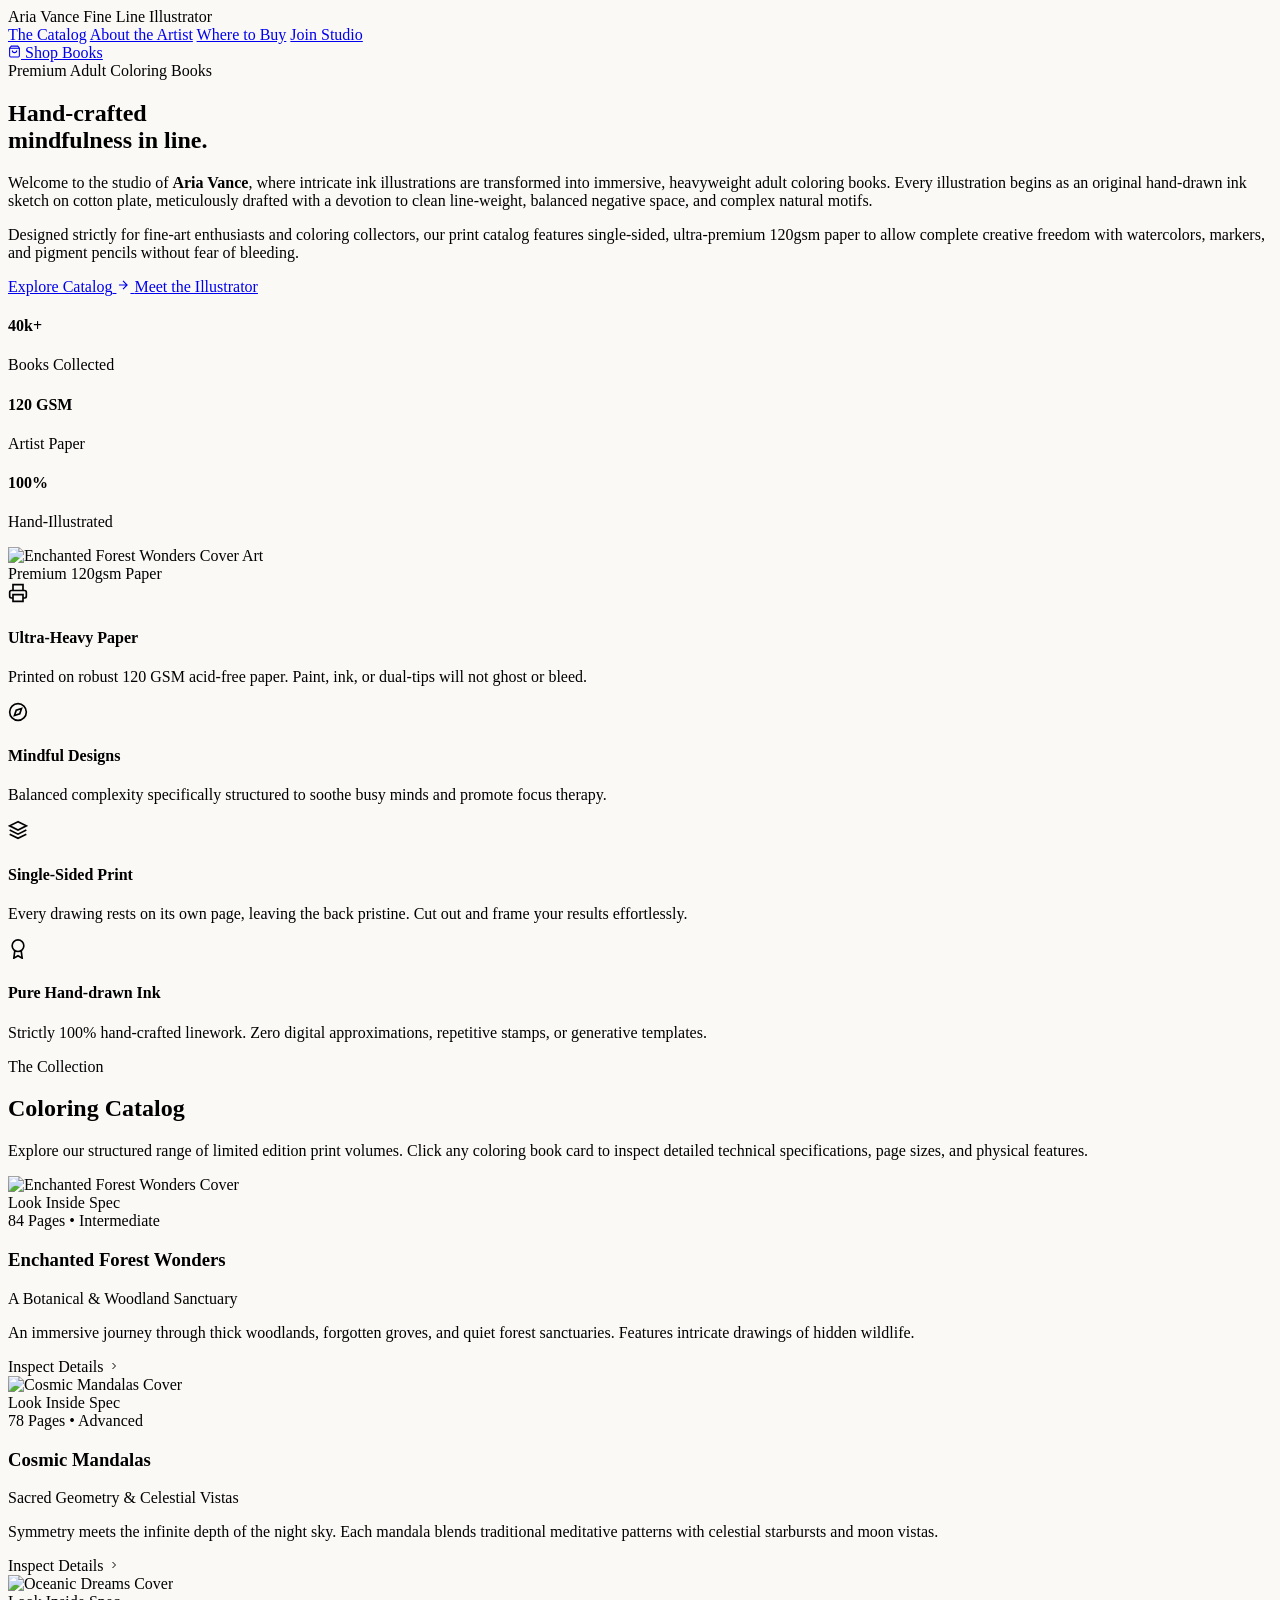
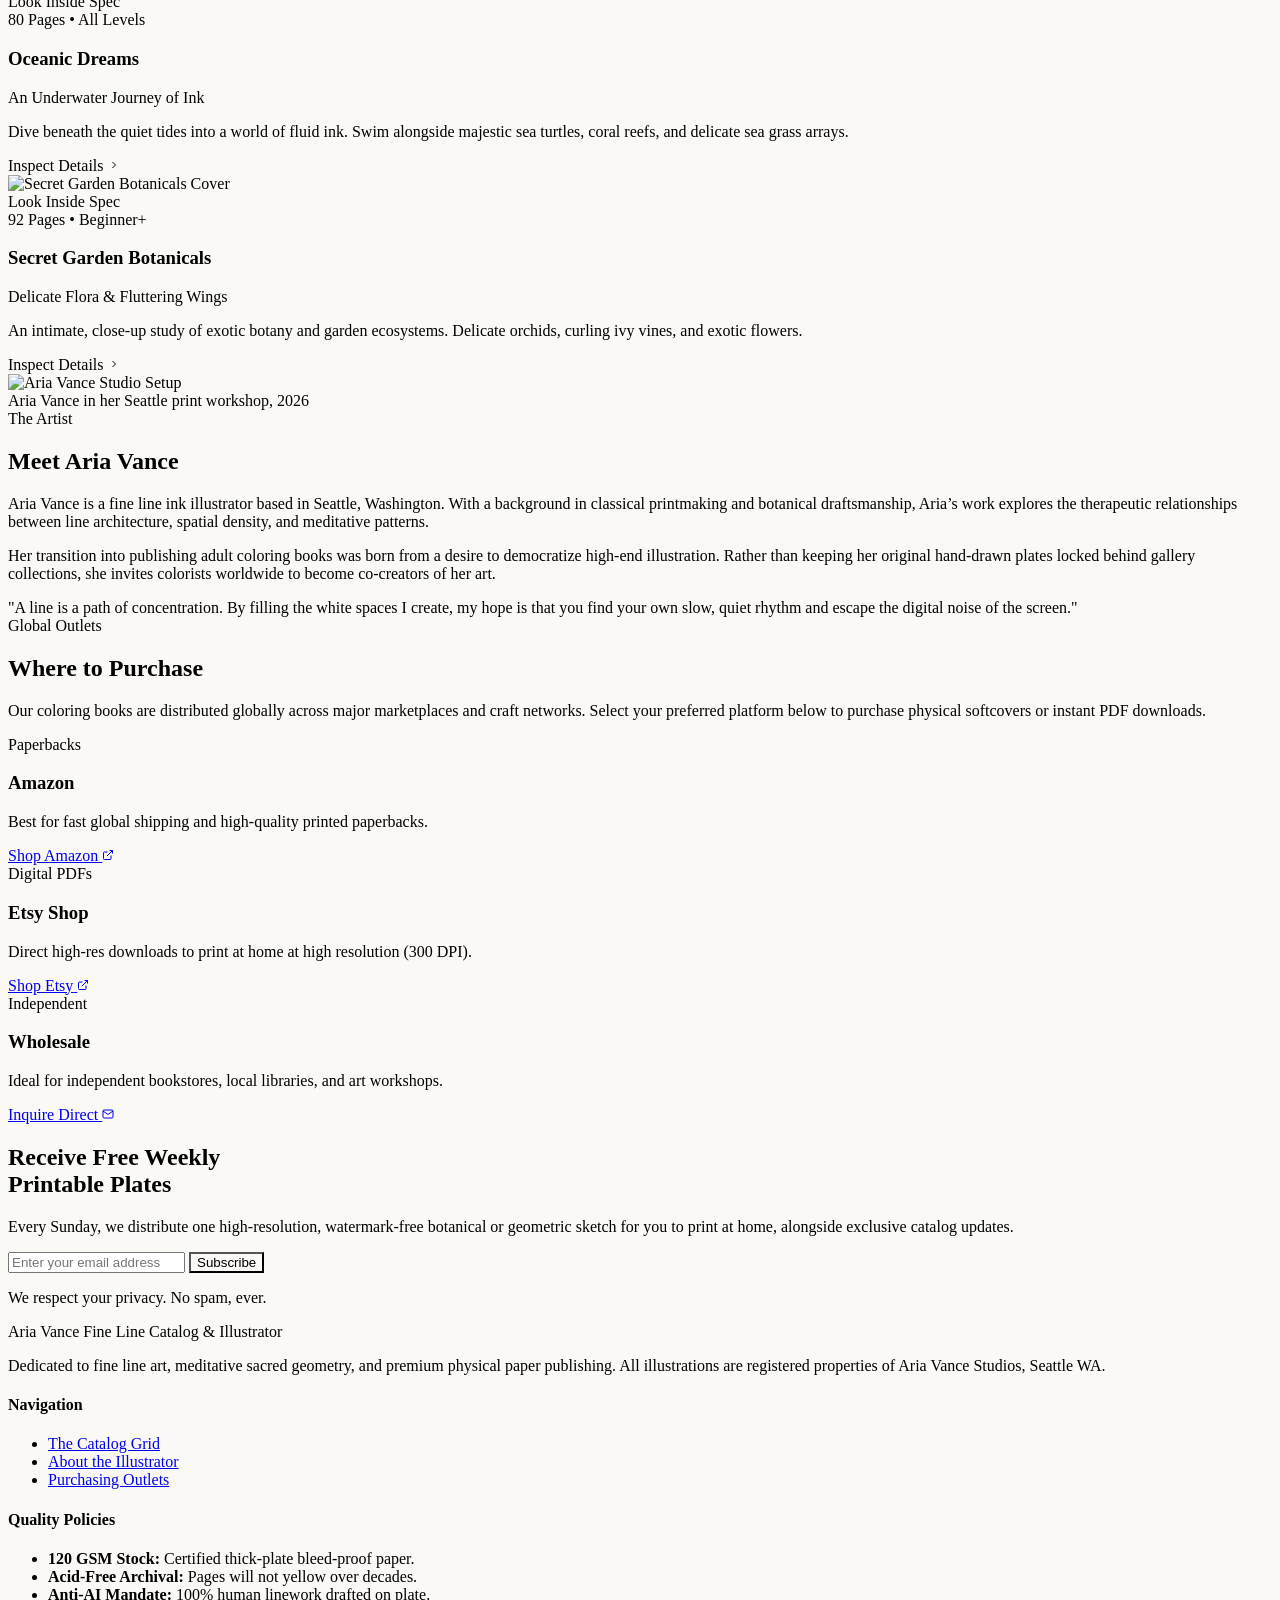
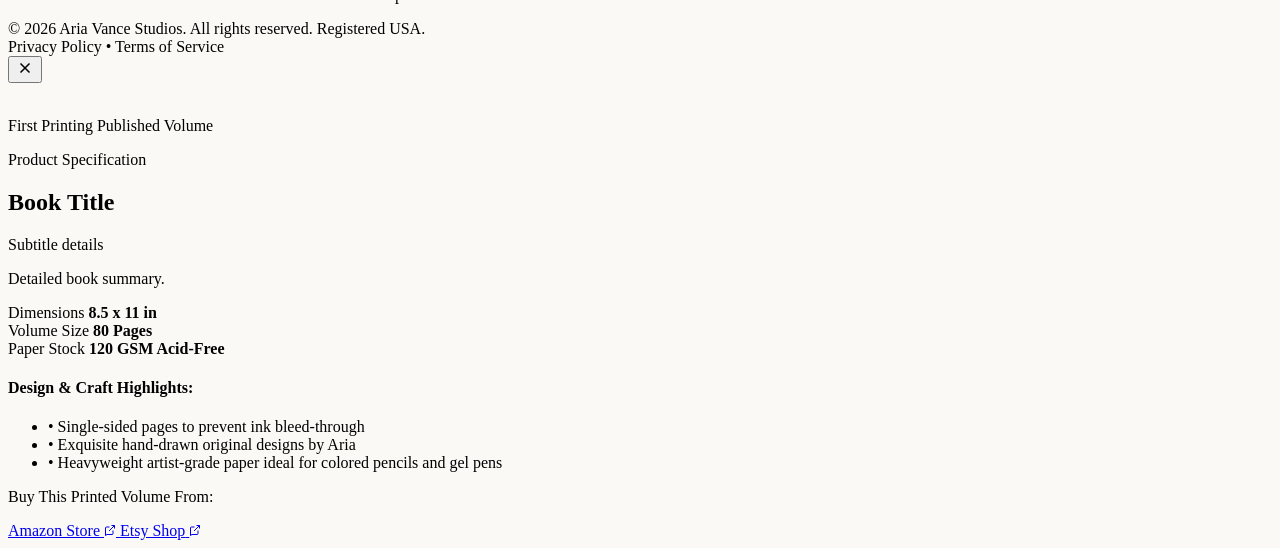
==== index.html @ 8b2a7a07 "feat: add landing page" ====
<!DOCTYPE html>
<html lang="en" class="scroll-smooth">
<head>
  <meta charset="UTF-8">
  <meta name="viewport" content="width=device-width, initial-scale=1.0">
  <title>Aria Vance | Fine Line Coloring Book Portfolio</title>
  
  <!-- Premium Google Fonts -->
  <link rel="preconnect" href="https://fonts.googleapis.com">
  <link rel="preconnect" href="https://fonts.gstatic.com" crossorigin>
  <link href="https://fonts.googleapis.com/css2?family=Cormorant+Garamond:ital,wght@0,300;0,400;0,500;0,600;1,300;1,400&family=Inter:wght@300;400;500;600&display=swap" rel="stylesheet">
  
  <!-- Tailwind CSS CDN -->
  <script src="https://cdn.tailwindcss.com"></script>
  
  <script>
    tailwind.config = {
      theme: {
        extend: {
          fontFamily: {
            sans: ['Inter', 'ui-sans-serif', 'system-ui', 'sans-serif'],
            serif: ['Cormorant Garamond', 'Georgia', 'serif'],
          }
        }
      }
    }
  </script>
  <style>
    /* Elegant line overlay styling simulating fine cotton texture */
    .bg-gallery {
      background-color: #FAF9F6;
    }
  </style>
</head>
<body class="min-h-screen bg-gallery text-neutral-800 font-sans selection:bg-stone-200 selection:text-stone-900 overflow-x-hidden">

  <!-- Header / Navigation -->
  <header class="sticky top-0 z-40 bg-gallery/90 backdrop-blur-md border-b border-neutral-200/40">
    <div class="max-w-7xl mx-auto px-6 h-20 flex items-center justify-between">
      <div class="flex flex-col cursor-pointer" onclick="window.scrollTo({top: 0, behavior: 'smooth'})">
        <span class="font-serif text-xl tracking-[0.25em] text-neutral-900 font-medium uppercase">Aria Vance</span>
        <span class="text-[10px] tracking-[0.3em] uppercase text-neutral-400 font-medium">Fine Line Illustrator</span>
      </div>

      <nav class="hidden md:flex items-center space-x-10 text-xs tracking-[0.18em] uppercase font-medium text-neutral-500">
        <a href="#portfolio" class="hover:text-neutral-900 transition-colors duration-200">The Catalog</a>
        <a href="#about" class="hover:text-neutral-900 transition-colors duration-200">About the Artist</a>
        <a href="#where-to-buy" class="hover:text-neutral-900 transition-colors duration-200">Where to Buy</a>
        <a href="#newsletter" class="hover:text-neutral-900 transition-colors duration-200">Join Studio</a>
      </nav>

      <div>
        <a href="#where-to-buy" class="bg-neutral-900 hover:bg-neutral-800 text-white text-[11px] tracking-wider uppercase px-5 py-2.5 font-medium flex items-center gap-2 transition-all duration-300">
          <svg xmlns="http://www.w3.org/2000/svg" width="13" height="13" fill="none" stroke="currentColor" stroke-width="2" viewBox="0 0 24 24" class="inline"><path d="M6 2L3 6v14a2 2 0 002 2h14a2 2 0 002-2V6l-3-4z"/><path d="M3 6h18"/><path d="M16 10a4 4 0 01-8 0"/></svg>
          <span>Shop Books</span>
        </a>
      </div>
    </div>
  </header>

  <!-- Hero Section -->
  <section class="relative pt-12 pb-24 md:py-32 overflow-hidden">
    <div class="max-w-7xl mx-auto px-6">
      <div class="grid grid-cols-1 lg:grid-cols-12 gap-12 lg:gap-20 items-center">
        
        <!-- Bio Column -->
        <div class="lg:col-span-7 space-y-8">
          <div class="space-y-4">
            <div class="inline-flex items-center gap-2 text-stone-500 uppercase tracking-[0.2em] text-xs font-semibold">
              <span class="w-8 h-[1px] bg-stone-300"></span>
              <span>Premium Adult Coloring Books</span>
            </div>
            <h1 class="font-serif text-5xl md:text-6xl lg:text-7xl text-neutral-900 font-light leading-[1.1] tracking-tight">
              Hand-crafted <br>
              <span class="italic font-normal text-stone-600">mindfulness</span> in line.
            </h1>
          </div>

          <div class="text-neutral-600 space-y-6 text-base md:text-lg font-light leading-relaxed max-w-2xl">
            <p>
              Welcome to the studio of <strong class="font-medium text-neutral-800">Aria Vance</strong>, 
              where intricate ink illustrations are transformed into immersive, heavyweight adult coloring books. 
              Every illustration begins as an original hand-drawn ink sketch on cotton plate, meticulously 
              drafted with a devotion to clean line-weight, balanced negative space, and complex natural motifs.
            </p>
            <p>
              Designed strictly for fine-art enthusiasts and coloring collectors, our print catalog features 
              single-sided, ultra-premium 120gsm paper to allow complete creative freedom with watercolors, markers, 
              and pigment pencils without fear of bleeding.
            </p>
          </div>

          <div class="flex flex-col sm:flex-row gap-4 pt-4">
            <a href="#portfolio" class="bg-neutral-900 hover:bg-neutral-800 text-white font-medium text-xs tracking-widest uppercase py-4 px-8 border border-neutral-900 rounded-none flex items-center justify-center gap-2 transition-all duration-300">
              <span>Explore Catalog</span>
              <svg xmlns="http://www.w3.org/2000/svg" width="14" height="14" fill="none" stroke="currentColor" stroke-width="2" viewBox="0 0 24 24"><path d="M5 12h14M12 5l7 7-7 7"/></svg>
            </a>
            <a href="#about" class="bg-transparent hover:bg-neutral-100 text-neutral-800 border border-neutral-200 font-medium text-xs tracking-widest uppercase py-4 px-8 rounded-none text-center transition-all duration-300">
              Meet the Illustrator
            </a>
          </div>

          <!-- Trust Figures -->
          <div class="grid grid-cols-3 gap-6 pt-10 border-t border-neutral-200/60 max-w-lg">
            <div>
              <h4 class="font-serif text-2xl text-neutral-900">40k+</h4>
              <p class="text-[10px] uppercase tracking-wider text-neutral-400 font-medium mt-1">Books Collected</p>
            </div>
            <div>
              <h4 class="font-serif text-2xl text-neutral-900">120 GSM</h4>
              <p class="text-[10px] uppercase tracking-wider text-neutral-400 font-medium mt-1">Artist Paper</p>
            </div>
            <div>
              <h4 class="font-serif text-2xl text-neutral-900">100%</h4>
              <p class="text-[10px] uppercase tracking-wider text-neutral-400 font-medium mt-1">Hand-Illustrated</p>
            </div>
          </div>
        </div>

        <!-- Featured Image / Mockup Column -->
        <div class="lg:col-span-5 relative mt-6 lg:mt-0 flex justify-center">
          <div class="relative w-full max-w-sm aspect-[3/4] bg-neutral-100 border border-neutral-200/60 p-4 shadow-xl shadow-stone-200/50 group">
            <!-- Spine spine binder line -->
            <div class="absolute left-0 top-0 bottom-0 w-2.5 bg-neutral-950/90 z-10 shadow-inner"></div>
            <div class="absolute left-2.5 top-0 bottom-0 w-[1px] bg-white/10 z-10"></div>
            
            <div class="w-full h-full relative overflow-hidden bg-white">
              <!-- Beautiful placeholder image representing cover art -->
              <img src="https://picsum.photos/seed/enchantedforest/800/1066" alt="Enchanted Forest Wonders Cover Art" class="w-full h-full object-cover transition-transform duration-700 group-hover:scale-[1.03]">
              <div class="absolute inset-0 bg-neutral-900/5 hover:bg-transparent transition-colors duration-300"></div>
            </div>

            <!-- Custom Sticker Badge -->
            <div class="absolute -top-4 -right-4 bg-[#DFDCD4] text-neutral-900 w-20 h-20 rounded-full flex flex-col items-center justify-center border border-white shadow-lg rotate-12">
              <span class="text-[8px] uppercase tracking-widest font-bold text-neutral-500">Premium</span>
              <span class="font-serif text-xs font-bold mt-0.5">120gsm</span>
              <span class="text-[7px] uppercase tracking-widest font-medium text-neutral-500">Paper</span>
            </div>
          </div>
        </div>

      </div>
    </div>
  </section>

  <!-- Production Value / Trust Badges Banner -->
  <section class="bg-neutral-900 text-neutral-100 py-16 border-t border-b border-neutral-800">
    <div class="max-w-7xl mx-auto px-6">
      <div class="grid grid-cols-1 md:grid-cols-4 gap-8">
        <div class="flex items-start gap-4">
          <div class="p-3 bg-neutral-800 text-stone-200">
            <svg xmlns="http://www.w3.org/2000/svg" width="20" height="20" fill="none" stroke="currentColor" stroke-width="2" viewBox="0 0 24 24"><path d="M6 9V2h12v7M6 18H4a2 2 0 01-2-2v-5a2 2 0 012-2h16a2 2 0 012 2v5a2 2 0 01-2 2h-2"/><path d="M6 14h12v8H6z"/></svg>
          </div>
          <div>
            <h4 class="font-serif text-lg tracking-wide font-light">Ultra-Heavy Paper</h4>
            <p class="text-neutral-400 text-xs mt-1 font-light leading-relaxed">
              Printed on robust 120 GSM acid-free paper. Paint, ink, or dual-tips will not ghost or bleed.
            </p>
          </div>
        </div>

        <div class="flex items-start gap-4">
          <div class="p-3 bg-neutral-800 text-stone-200">
            <svg xmlns="http://www.w3.org/2000/svg" width="20" height="20" fill="none" stroke="currentColor" stroke-width="2" viewBox="0 0 24 24"><circle cx="12" cy="12" r="10"/><path d="M16.24 7.76l-2.12 6.36-6.36 2.12 2.12-6.36 6.36-2.12z"/></svg>
          </div>
          <div>
            <h4 class="font-serif text-lg tracking-wide font-light">Mindful Designs</h4>
            <p class="text-neutral-400 text-xs mt-1 font-light leading-relaxed">
              Balanced complexity specifically structured to soothe busy minds and promote focus therapy.
            </p>
          </div>
        </div>

        <div class="flex items-start gap-4">
          <div class="p-3 bg-neutral-800 text-stone-200">
            <svg xmlns="http://www.w3.org/2000/svg" width="20" height="20" fill="none" stroke="currentColor" stroke-width="2" viewBox="0 0 24 24"><path d="M12 2L2 7l10 5 10-5-10-5zM2 17l10 5 10-5M2 12l10 5 10-5"/></svg>
          </div>
          <div>
            <h4 class="font-serif text-lg tracking-wide font-light">Single-Sided Print</h4>
            <p class="text-neutral-400 text-xs mt-1 font-light leading-relaxed">
              Every drawing rests on its own page, leaving the back pristine. Cut out and frame your results effortlessly.
            </p>
          </div>
        </div>

        <div class="flex items-start gap-4">
          <div class="p-3 bg-neutral-800 text-stone-200">
            <svg xmlns="http://www.w3.org/2000/svg" width="20" height="20" fill="none" stroke="currentColor" stroke-width="2" viewBox="0 0 24 24"><circle cx="12" cy="8" r="7"/><path d="M8.21 13.89L7 23l5-3 5 3-1.21-9.12"/></svg>
          </div>
          <div>
            <h4 class="font-serif text-lg tracking-wide font-light">Pure Hand-drawn Ink</h4>
            <p class="text-neutral-400 text-xs mt-1 font-light leading-relaxed">
              Strictly 100% hand-crafted linework. Zero digital approximations, repetitive stamps, or generative templates.
            </p>
          </div>
        </div>
      </div>
    </div>
  </section>

  <!-- Portfolio Section -->
  <section id="portfolio" class="py-24 md:py-32 bg-gallery">
    <div class="max-w-7xl mx-auto px-6">
      
      <div class="flex flex-col md:flex-row md:items-end justify-between mb-16 space-y-4 md:space-y-0">
        <div class="space-y-3">
          <span class="text-[10px] uppercase tracking-[0.3em] font-semibold text-neutral-400">The Collection</span>
          <h2 class="font-serif text-4xl md:text-5xl text-neutral-900 font-light">Coloring Catalog</h2>
        </div>
        <p class="text-neutral-500 font-light text-sm max-w-md md:text-right leading-relaxed">
          Explore our structured range of limited edition print volumes. Click any coloring book card to inspect detailed technical specifications, page sizes, and physical features.
        </p>
      </div>

      <!-- Portfolio Catalog Grid -->
      <div class="grid grid-cols-1 md:grid-cols-2 lg:grid-cols-4 gap-8">
        
        <!-- Book 1 -->
        <div onclick="openBookModal(0)" class="group flex flex-col bg-white border border-neutral-100 p-4 cursor-pointer shadow-sm hover:shadow-lg transition-all duration-300">
          <div class="aspect-[3/4] overflow-hidden bg-neutral-50 border border-neutral-100 relative">
            <img src="https://picsum.photos/seed/forest/800/1066" alt="Enchanted Forest Wonders Cover" class="w-full h-full object-cover transition-transform duration-700 group-hover:scale-105">
            <div class="absolute inset-0 bg-neutral-900/0 group-hover:bg-neutral-950/10 transition-colors duration-300 flex items-center justify-center">
              <span class="bg-white/95 text-neutral-800 text-[10px] tracking-wider uppercase font-semibold px-4 py-2 opacity-0 group-hover:opacity-100 transition-all duration-300">Look Inside Spec</span>
            </div>
          </div>
          <div class="mt-5 flex-grow flex flex-col justify-between space-y-3">
            <div>
              <div class="flex items-center justify-between text-[10px] tracking-wider text-neutral-400 font-medium uppercase">
                <span>84 Pages</span>
                <span>•</span>
                <span>Intermediate</span>
              </div>
              <h3 class="font-serif text-lg text-neutral-950 font-normal mt-1.5 leading-snug">Enchanted Forest Wonders</h3>
              <p class="text-xs text-neutral-400 italic mt-0.5 font-light">A Botanical & Woodland Sanctuary</p>
            </div>
            <p class="text-xs text-neutral-500 font-light line-clamp-3 leading-relaxed pt-2 border-t border-neutral-100">
              An immersive journey through thick woodlands, forgotten groves, and quiet forest sanctuaries. Features intricate drawings of hidden wildlife.
            </p>
            <div class="pt-2 flex items-center text-xs tracking-wider font-semibold text-neutral-900 uppercase gap-1.5">
              <span>Inspect Details</span>
              <svg xmlns="http://www.w3.org/2000/svg" width="12" height="12" fill="none" stroke="currentColor" stroke-width="2" viewBox="0 0 24 24"><path d="M9 18l6-6-6-6"/></svg>
            </div>
          </div>
        </div>

        <!-- Book 2 -->
        <div onclick="openBookModal(1)" class="group flex flex-col bg-white border border-neutral-100 p-4 cursor-pointer shadow-sm hover:shadow-lg transition-all duration-300">
          <div class="aspect-[3/4] overflow-hidden bg-neutral-50 border border-neutral-100 relative">
            <img src="https://picsum.photos/seed/cosmic/800/1066" alt="Cosmic Mandalas Cover" class="w-full h-full object-cover transition-transform duration-700 group-hover:scale-105">
            <div class="absolute inset-0 bg-neutral-900/0 group-hover:bg-neutral-950/10 transition-colors duration-300 flex items-center justify-center">
              <span class="bg-white/95 text-neutral-800 text-[10px] tracking-wider uppercase font-semibold px-4 py-2 opacity-0 group-hover:opacity-100 transition-all duration-300">Look Inside Spec</span>
            </div>
          </div>
          <div class="mt-5 flex-grow flex flex-col justify-between space-y-3">
            <div>
              <div class="flex items-center justify-between text-[10px] tracking-wider text-neutral-400 font-medium uppercase">
                <span>78 Pages</span>
                <span>•</span>
                <span>Advanced</span>
              </div>
              <h3 class="font-serif text-lg text-neutral-950 font-normal mt-1.5 leading-snug">Cosmic Mandalas</h3>
              <p class="text-xs text-neutral-400 italic mt-0.5 font-light">Sacred Geometry & Celestial Vistas</p>
            </div>
            <p class="text-xs text-neutral-500 font-light line-clamp-3 leading-relaxed pt-2 border-t border-neutral-100">
              Symmetry meets the infinite depth of the night sky. Each mandala blends traditional meditative patterns with celestial starbursts and moon vistas.
            </p>
            <div class="pt-2 flex items-center text-xs tracking-wider font-semibold text-neutral-900 uppercase gap-1.5">
              <span>Inspect Details</span>
              <svg xmlns="http://www.w3.org/2000/svg" width="12" height="12" fill="none" stroke="currentColor" stroke-width="2" viewBox="0 0 24 24"><path d="M9 18l6-6-6-6"/></svg>
            </div>
          </div>
        </div>

        <!-- Book 3 -->
        <div onclick="openBookModal(2)" class="group flex flex-col bg-white border border-neutral-100 p-4 cursor-pointer shadow-sm hover:shadow-lg transition-all duration-300">
          <div class="aspect-[3/4] overflow-hidden bg-neutral-50 border border-neutral-100 relative">
            <img src="https://picsum.photos/seed/oceanic/800/1066" alt="Oceanic Dreams Cover" class="w-full h-full object-cover transition-transform duration-700 group-hover:scale-105">
            <div class="absolute inset-0 bg-neutral-900/0 group-hover:bg-neutral-950/10 transition-colors duration-300 flex items-center justify-center">
              <span class="bg-white/95 text-neutral-800 text-[10px] tracking-wider uppercase font-semibold px-4 py-2 opacity-0 group-hover:opacity-100 transition-all duration-300">Look Inside Spec</span>
            </div>
          </div>
          <div class="mt-5 flex-grow flex flex-col justify-between space-y-3">
            <div>
              <div class="flex items-center justify-between text-[10px] tracking-wider text-neutral-400 font-medium uppercase">
                <span>80 Pages</span>
                <span>•</span>
                <span>All Levels</span>
              </div>
              <h3 class="font-serif text-lg text-neutral-950 font-normal mt-1.5 leading-snug">Oceanic Dreams</h3>
              <p class="text-xs text-neutral-400 italic mt-0.5 font-light">An Underwater Journey of Ink</p>
            </div>
            <p class="text-xs text-neutral-500 font-light line-clamp-3 leading-relaxed pt-2 border-t border-neutral-100">
              Dive beneath the quiet tides into a world of fluid ink. Swim alongside majestic sea turtles, coral reefs, and delicate sea grass arrays.
            </p>
            <div class="pt-2 flex items-center text-xs tracking-wider font-semibold text-neutral-900 uppercase gap-1.5">
              <span>Inspect Details</span>
              <svg xmlns="http://www.w3.org/2000/svg" width="12" height="12" fill="none" stroke="currentColor" stroke-width="2" viewBox="0 0 24 24"><path d="M9 18l6-6-6-6"/></svg>
            </div>
          </div>
        </div>

        <!-- Book 4 -->
        <div onclick="openBookModal(3)" class="group flex flex-col bg-white border border-neutral-100 p-4 cursor-pointer shadow-sm hover:shadow-lg transition-all duration-300">
          <div class="aspect-[3/4] overflow-hidden bg-neutral-50 border border-neutral-100 relative">
            <img src="https://picsum.photos/seed/garden/800/1066" alt="Secret Garden Botanicals Cover" class="w-full h-full object-cover transition-transform duration-700 group-hover:scale-105">
            <div class="absolute inset-0 bg-neutral-900/0 group-hover:bg-neutral-950/10 transition-colors duration-300 flex items-center justify-center">
              <span class="bg-white/95 text-neutral-800 text-[10px] tracking-wider uppercase font-semibold px-4 py-2 opacity-0 group-hover:opacity-100 transition-all duration-300">Look Inside Spec</span>
            </div>
          </div>
          <div class="mt-5 flex-grow flex flex-col justify-between space-y-3">
            <div>
              <div class="flex items-center justify-between text-[10px] tracking-wider text-neutral-400 font-medium uppercase">
                <span>92 Pages</span>
                <span>•</span>
                <span>Beginner+</span>
              </div>
              <h3 class="font-serif text-lg text-neutral-950 font-normal mt-1.5 leading-snug">Secret Garden Botanicals</h3>
              <p class="text-xs text-neutral-400 italic mt-0.5 font-light">Delicate Flora & Fluttering Wings</p>
            </div>
            <p class="text-xs text-neutral-500 font-light line-clamp-3 leading-relaxed pt-2 border-t border-neutral-100">
              An intimate, close-up study of exotic botany and garden ecosystems. Delicate orchids, curling ivy vines, and exotic flowers.
            </p>
            <div class="pt-2 flex items-center text-xs tracking-wider font-semibold text-neutral-900 uppercase gap-1.5">
              <span>Inspect Details</span>
              <svg xmlns="http://www.w3.org/2000/svg" width="12" height="12" fill="none" stroke="currentColor" stroke-width="2" viewBox="0 0 24 24"><path d="M9 18l6-6-6-6"/></svg>
            </div>
          </div>
        </div>

      </div>
    </div>
  </section>

  <!-- About Section -->
  <section id="about" class="py-24 md:py-32 bg-[#F3F1EC] relative overflow-hidden">
    <div class="max-w-7xl mx-auto px-6">
      <div class="grid grid-cols-1 lg:grid-cols-12 gap-12 lg:gap-20 items-center">
        
        <!-- Portrait Column -->
        <div class="lg:col-span-5 flex justify-center">
          <div class="relative p-3 bg-white border border-neutral-200 max-w-sm w-full shadow-lg">
            <div class="aspect-[4/5] bg-neutral-50 border border-neutral-100 overflow-hidden relative">
              <img src="https://picsum.photos/seed/artiststudio/800/1000" alt="Aria Vance Studio Setup" class="w-full h-full object-cover grayscale brightness-95">
            </div>
            <div class="p-4 text-center bg-gallery border-t border-neutral-100 mt-2">
              <span class="font-serif text-sm italic text-neutral-800">Aria Vance in her Seattle print workshop, 2026</span>
            </div>
          </div>
        </div>

        <!-- Info Column -->
        <div class="lg:col-span-7 space-y-6">
          <span class="text-[10px] uppercase tracking-[0.3em] font-semibold text-neutral-400 block">The Artist</span>
          <h2 class="font-serif text-4xl md:text-5xl text-neutral-900 font-light">Meet Aria Vance</h2>
          <div class="h-[1px] w-20 bg-stone-400/50"></div>
          
          <div class="text-neutral-600 space-y-5 text-sm md:text-base font-light leading-relaxed max-w-2xl">
            <p>
              Aria Vance is a fine line ink illustrator based in Seattle, Washington. With a background in classical 
              printmaking and botanical draftsmanship, Aria’s work explores the therapeutic relationships between line architecture, 
              spatial density, and meditative patterns.
            </p>
            <p>
              Her transition into publishing adult coloring books was born from a desire to democratize high-end illustration. 
              Rather than keeping her original hand-drawn plates locked behind gallery collections, she invites colorists 
              worldwide to become co-creators of her art.
            </p>
          </div>

          <div class="bg-gallery p-6 border-l-2 border-stone-800 italic text-neutral-700 font-serif text-sm md:text-base leading-relaxed max-w-xl shadow-sm mt-4">
            "A line is a path of concentration. By filling the white spaces I create, my hope is that you find your own slow, 
            quiet rhythm and escape the digital noise of the screen."
          </div>
        </div>

      </div>
    </div>
  </section>

  <!-- Where to Buy Section -->
  <section id="where-to-buy" class="py-24 md:py-32 bg-gallery border-t border-neutral-100">
    <div class="max-w-4xl mx-auto px-6 text-center space-y-12">
      
      <div class="space-y-4">
        <span class="text-[10px] uppercase tracking-[0.3em] font-bold text-neutral-400">Global Outlets</span>
        <h2 class="font-serif text-4xl md:text-5xl text-neutral-950 font-light">Where to Purchase</h2>
        <div class="h-[1px] w-12 bg-neutral-300 mx-auto"></div>
        <p class="text-neutral-500 font-light text-sm max-w-lg mx-auto leading-relaxed">
          Our coloring books are distributed globally across major marketplaces and craft networks. Select your preferred platform below to purchase physical softcovers or instant PDF downloads.
        </p>
      </div>

      <div class="grid grid-cols-1 md:grid-cols-3 gap-6 max-w-3xl mx-auto">
        
        <!-- Amazon Card -->
        <div class="bg-white border border-neutral-200/60 p-8 flex flex-col justify-between items-center space-y-6 shadow-sm hover:shadow-md transition-all duration-300">
          <div class="space-y-2 text-center">
            <span class="text-[10px] tracking-wider uppercase font-medium text-amber-600 bg-amber-50 px-2.5 py-0.5 rounded-full">Paperbacks</span>
            <h3 class="font-serif text-xl text-neutral-900 font-medium">Amazon</h3>
            <p class="text-neutral-400 text-xs font-light">Best for fast global shipping and high-quality printed paperbacks.</p>
          </div>
          <a href="https://amazon.com" target="_blank" rel="noopener noreferrer" class="w-full bg-neutral-900 hover:bg-neutral-800 text-white font-medium text-[11px] tracking-wider uppercase py-3 text-center transition-colors duration-200 flex items-center justify-center gap-1">
            <span>Shop Amazon</span>
            <svg xmlns="http://www.w3.org/2000/svg" width="12" height="12" fill="none" stroke="currentColor" stroke-width="2" viewBox="0 0 24 24"><path d="M18 13v6a2 2 0 01-2 2H5a2 2 0 01-2-2V8a2 2 0 012-2h6M15 3h6v6M10 14L21 3"/></svg>
          </a>
        </div>

        <!-- Etsy Card -->
        <div class="bg-white border border-neutral-200/60 p-8 flex flex-col justify-between items-center space-y-6 shadow-sm hover:shadow-md transition-all duration-300">
          <div class="space-y-2 text-center">
            <span class="text-[10px] tracking-wider uppercase font-medium text-orange-600 bg-orange-50 px-2.5 py-0.5 rounded-full">Digital PDFs</span>
            <h3 class="font-serif text-xl text-neutral-900 font-medium">Etsy Shop</h3>
            <p class="text-neutral-400 text-xs font-light">Direct high-res downloads to print at home at high resolution (300 DPI).</p>
          </div>
          <a href="https://etsy.com" target="_blank" rel="noopener noreferrer" class="w-full bg-neutral-900 hover:bg-neutral-800 text-white font-medium text-[11px] tracking-wider uppercase py-3 text-center transition-colors duration-200 flex items-center justify-center gap-1">
            <span>Shop Etsy</span>
            <svg xmlns="http://www.w3.org/2000/svg" width="12" height="12" fill="none" stroke="currentColor" stroke-width="2" viewBox="0 0 24 24"><path d="M18 13v6a2 2 0 01-2 2H5a2 2 0 01-2-2V8a2 2 0 012-2h6M15 3h6v6M10 14L21 3"/></svg>
          </a>
        </div>

        <!-- Direct Inquiries Card -->
        <div class="bg-white border border-neutral-200/60 p-8 flex flex-col justify-between items-center space-y-6 shadow-sm hover:shadow-md transition-all duration-300">
          <div class="space-y-2 text-center">
            <span class="text-[10px] tracking-wider uppercase font-medium text-emerald-600 bg-emerald-50 px-2.5 py-0.5 rounded-full">Independent</span>
            <h3 class="font-serif text-xl text-neutral-900 font-medium">Wholesale</h3>
            <p class="text-neutral-400 text-xs font-light">Ideal for independent bookstores, local libraries, and art workshops.</p>
          </div>
          <a href="mailto:studio@ariavance.com?subject=Wholesale Inquiry" class="w-full bg-transparent hover:bg-neutral-50 text-neutral-800 border border-neutral-200 font-medium text-[11px] tracking-wider uppercase py-3 text-center transition-colors duration-200 flex items-center justify-center gap-1">
            <span>Inquire Direct</span>
            <svg xmlns="http://www.w3.org/2000/svg" width="12" height="12" fill="none" stroke="currentColor" stroke-width="2" viewBox="0 0 24 24"><path d="M4 4h16c1.1 0 2 .9 2 2v12c0 1.1-.9 2-2 2H4c-1.1 0-2-.9-2-2V6c0-1.1.9-2 2-2z"/><path d="M22 6l-10 7L2 6"/></svg>
          </a>
        </div>

      </div>
    </div>
  </section>

  <!-- Newsletter Section -->
  <section id="newsletter" class="py-24 bg-[#1E1D1A] text-neutral-100 relative overflow-hidden">
    <div class="max-w-4xl mx-auto px-6">
      <div class="grid grid-cols-1 lg:grid-cols-12 gap-12 items-center">
        
        <div class="lg:col-span-6 space-y-4">
          <h2 class="font-serif text-3xl md:text-4xl text-white font-light tracking-wide leading-tight">
            Receive Free Weekly <br>
            <span class="italic text-stone-400">Printable Plates</span>
          </h2>
          <p class="text-neutral-400 text-sm font-light leading-relaxed">
            Every Sunday, we distribute one high-resolution, watermark-free botanical or geometric sketch for you to print at home, alongside exclusive catalog updates.
          </p>
        </div>

        <div class="lg:col-span-6">
          <form onsubmit="alert('Thank you! Your first free illustration plate is on its way.'); return false;" class="space-y-4">
            <div class="flex flex-col sm:flex-row gap-2">
              <input type="email" required placeholder="Enter your email address" class="flex-grow px-5 py-4 bg-neutral-800 border border-neutral-700 text-white text-sm font-light placeholder:text-neutral-500 focus:outline-none focus:border-stone-400">
              <button type="submit" class="bg-gallery hover:bg-neutral-100 text-neutral-900 font-medium text-xs tracking-widest uppercase py-4 px-6 whitespace-nowrap transition-colors duration-200">
                Subscribe
              </button>
            </div>
            <p class="text-[11px] text-neutral-400 font-light">We respect your privacy. No spam, ever.</p>
          </form>
        </div>

      </div>
    </div>
  </section>

  <!-- Footer -->
  <footer class="bg-neutral-950 text-neutral-100 py-16 border-t border-neutral-900">
    <div class="max-w-7xl mx-auto px-6">
      <div class="grid grid-cols-1 md:grid-cols-12 gap-12 pb-12 border-b border-neutral-900">
        
        <div class="md:col-span-5 space-y-5">
          <div class="flex flex-col">
            <span class="font-serif text-2xl tracking-[0.2em] text-white font-medium uppercase">Aria Vance</span>
            <span class="text-[10px] tracking-[0.25em] uppercase text-stone-500 font-medium mt-1">Fine Line Catalog & Illustrator</span>
          </div>
          <p class="text-neutral-400 text-xs font-light max-w-sm leading-relaxed">
            Dedicated to fine line art, meditative sacred geometry, and premium physical paper publishing. All illustrations are registered properties of Aria Vance Studios, Seattle WA.
          </p>
        </div>

        <div class="md:col-span-3 space-y-4">
          <h4 class="text-xs tracking-[0.15em] uppercase font-bold text-stone-400">Navigation</h4>
          <ul class="space-y-2.5 text-xs text-neutral-400 font-light">
            <li><a href="#portfolio" class="hover:text-white transition-colors duration-200">The Catalog Grid</a></li>
            <li><a href="#about" class="hover:text-white transition-colors duration-200">About the Illustrator</a></li>
            <li><a href="#where-to-buy" class="hover:text-white transition-colors duration-200">Purchasing Outlets</a></li>
          </ul>
        </div>

        <div class="md:col-span-4 space-y-4">
          <h4 class="text-xs tracking-[0.15em] uppercase font-bold text-stone-400">Quality Policies</h4>
          <ul class="space-y-2.5 text-xs text-neutral-400 font-light leading-relaxed">
            <li><strong>120 GSM Stock:</strong> Certified thick-plate bleed-proof paper.</li>
            <li><strong>Acid-Free Archival:</strong> Pages will not yellow over decades.</li>
            <li><strong>Anti-AI Mandate:</strong> 100% human linework drafted on plate.</li>
          </ul>
        </div>

      </div>

      <div class="flex flex-col sm:flex-row items-center justify-between pt-8 text-neutral-500 text-[11px] font-light gap-4">
        <div>© 2026 Aria Vance Studios. All rights reserved. Registered USA.</div>
        <div class="flex items-center gap-4">
          <span class="hover:text-neutral-300 cursor-pointer">Privacy Policy</span>
          <span>•</span>
          <span class="hover:text-neutral-300 cursor-pointer">Terms of Service</span>
        </div>
      </div>

    </div>
  </footer>

  <!-- Vanilla JS Interactive Drawer / Modal -->
  <div id="bookModal" class="hidden fixed inset-0 z-50 overflow-y-auto bg-neutral-950/40 backdrop-blur-sm flex items-center justify-center p-4" onclick="closeBookModal(event)">
    <div class="bg-white max-w-4xl w-full border border-neutral-200 shadow-2xl relative overflow-hidden" onclick="event.stopPropagation()">
      <button onclick="hideModal()" class="absolute top-5 right-5 z-20 p-2 text-neutral-400 hover:text-neutral-900 bg-neutral-100 hover:bg-neutral-200/60 rounded-full">
        <svg xmlns="http://www.w3.org/2000/svg" width="18" height="18" fill="none" stroke="currentColor" stroke-width="2" viewBox="0 0 24 24"><path d="M18 6L6 18M6 6l12 12"/></svg>
      </button>

      <div class="grid grid-cols-1 md:grid-cols-12">
        <div class="md:col-span-5 bg-neutral-50 p-8 border-b md:border-b-0 md:border-r border-neutral-100 flex flex-col justify-center items-center">
          <div class="relative w-full max-w-[240px] aspect-[3/4] bg-white border border-neutral-200/50 p-3 shadow-md">
            <img id="modalImg" src="" alt="" class="w-full h-full object-cover">
            <div class="absolute left-0 top-0 bottom-0 w-2 bg-neutral-950/90 z-10"></div>
          </div>
          <p class="font-serif text-sm italic text-neutral-700 mt-6">First Printing Published Volume</p>
        </div>

        <div class="md:col-span-7 p-8 md:p-10 flex flex-col justify-between">
          <div class="space-y-5">
            <div>
              <span class="text-[10px] tracking-[0.2em] uppercase font-bold text-stone-400 block mb-1">Product Specification</span>
              <h2 id="modalTitle" class="font-serif text-2xl md:text-3xl text-neutral-950 font-normal leading-tight">Book Title</h2>
              <p id="modalSubtitle" class="text-sm text-neutral-500 italic mt-1 font-light">Subtitle details</p>
            </div>

            <p id="modalDesc" class="text-sm text-neutral-600 font-light leading-relaxed">Detailed book summary.</p>

            <div class="py-4 border-t border-b border-neutral-100 grid grid-cols-3 gap-4 text-xs font-light">
              <div>
                <span class="text-neutral-400 block uppercase tracking-wider text-[10px]">Dimensions</span>
                <strong class="text-neutral-800 font-medium mt-0.5 block">8.5 x 11 in</strong>
              </div>
              <div>
                <span class="text-neutral-400 block uppercase tracking-wider text-[10px]">Volume Size</span>
                <strong id="modalPages" class="text-neutral-800 font-medium mt-0.5 block">80 Pages</strong>
              </div>
              <div>
                <span class="text-neutral-400 block uppercase tracking-wider text-[10px]">Paper Stock</span>
                <strong class="text-neutral-800 font-medium mt-0.5 block">120 GSM Acid-Free</strong>
              </div>
            </div>

            <div class="space-y-2">
              <h4 class="text-xs uppercase tracking-wider font-semibold text-neutral-950">Design & Craft Highlights:</h4>
              <ul class="space-y-1.5 text-xs text-neutral-600 font-light">
                <li class="flex items-start gap-2"><span class="text-stone-500 font-bold">•</span> Single-sided pages to prevent ink bleed-through</li>
                <li class="flex items-start gap-2"><span class="text-stone-500 font-bold">•</span> Exquisite hand-drawn original designs by Aria</li>
                <li class="flex items-start gap-2"><span class="text-stone-500 font-bold">•</span> Heavyweight artist-grade paper ideal for colored pencils and gel pens</li>
              </ul>
            </div>
          </div>

          <div class="pt-8 mt-6 border-t border-neutral-100">
            <p class="text-xs text-neutral-400 uppercase tracking-widest font-semibold mb-3">Buy This Printed Volume From:</p>
            <div class="grid grid-cols-2 gap-3">
              <a href="https://amazon.com" target="_blank" class="bg-neutral-900 hover:bg-neutral-800 text-white font-medium text-xs tracking-wider uppercase py-3.5 px-4 text-center border border-neutral-900 transition-colors duration-200 flex items-center justify-center gap-1.5">
                <span>Amazon Store</span>
                <svg xmlns="http://www.w3.org/2000/svg" width="12" height="12" fill="none" stroke="currentColor" stroke-width="2" viewBox="0 0 24 24"><path d="M18 13v6a2 2 0 01-2 2H5a2 2 0 01-2 2V8a2 2 0 012-2h6M15 3h6v6M10 14L21 3"/></svg>
              </a>
              <a href="https://etsy.com" target="_blank" class="bg-transparent hover:bg-neutral-50 text-neutral-800 border border-neutral-200 font-medium text-xs tracking-wider uppercase py-3.5 px-4 text-center transition-colors duration-200 flex items-center justify-center gap-1.5">
                <span>Etsy Shop</span>
                <svg xmlns="http://www.w3.org/2000/svg" width="12" height="12" fill="none" stroke="currentColor" stroke-width="2" viewBox="0 0 24 24"><path d="M18 13v6a2 2 0 01-2 2H5a2 2 0 01-2 2V8a2 2 0 012-2h6M15 3h6v6M10 14L21 3"/></svg>
              </a>
            </div>
          </div>
        </div>
      </div>
    </div>
  </div>

  <script>
    const bookData = [
      {
        title: "Enchanted Forest Wonders",
        subtitle: "A Botanical & Woodland Sanctuary",
        description: "An immersive journey through thick woodlands, forgotten groves, and quiet forest sanctuaries. Features intricate drawings of hidden wildlife, majestic stags, and sprawling ancient oaks canopying detailed flower beds.",
        image: "https://picsum.photos/seed/forest/800/1066",
        pages: "84 Pages"
      },
      {
        title: "Cosmic Mandalas",
        subtitle: "Sacred Geometry & Celestial Vistas",
        description: "Symmetry meets the infinite depth of the night sky. Each mandala blends traditional meditative circular patterns with celestial motifs—crescent moons, orbital rings, elegant starbursts, and cosmic constellations.",
        image: "https://picsum.photos/seed/cosmic/800/1066",
        pages: "78 Pages"
      },
      {
        title: "Oceanic Dreams",
        subtitle: "An Underwater Journey of Ink",
        description: "Dive beneath the quiet tides into a world of fluid ink. Swim alongside majestic sea turtles, rhythmic schools of fish, twisting coral reefs, and delicate kelp forests designed to capture the weightless peace of the ocean.",
        image: "https://picsum.photos/seed/oceanic/800/1066",
        pages: "80 Pages"
      },
      {
        title: "Secret Garden Botanicals",
        subtitle: "Delicate Flora & Fluttering Wings",
        description: "An intimate, close-up study of exotic botany and garden ecosystems. Delicate orchids, curling ivy vines, heavy-headed peonies, and beautifully detailed butterflies waiting to be brought to life with color.",
        image: "https://picsum.photos/seed/garden/800/1066",
        pages: "92 Pages"
      }
    ];

    function openBookModal(index) {
      const book = bookData[index];
      document.getElementById("modalImg").src = book.image;
      document.getElementById("modalTitle").innerText = book.title;
      document.getElementById("modalSubtitle").innerText = book.subtitle;
      document.getElementById("modalDesc").innerText = book.description;
      document.getElementById("modalPages").innerText = book.pages;
      
      const modal = document.getElementById("bookModal");
      modal.classList.remove("hidden");
      document.body.style.overflow = "hidden";
    }

    function hideModal() {
      const modal = document.getElementById("bookModal");
      modal.classList.add("hidden");
      document.body.style.overflow = "";
    }

    function closeBookModal(event) {
      if (event.target.id === "bookModal") {
        hideModal();
      }
    }
  </script>
</body>
</html>
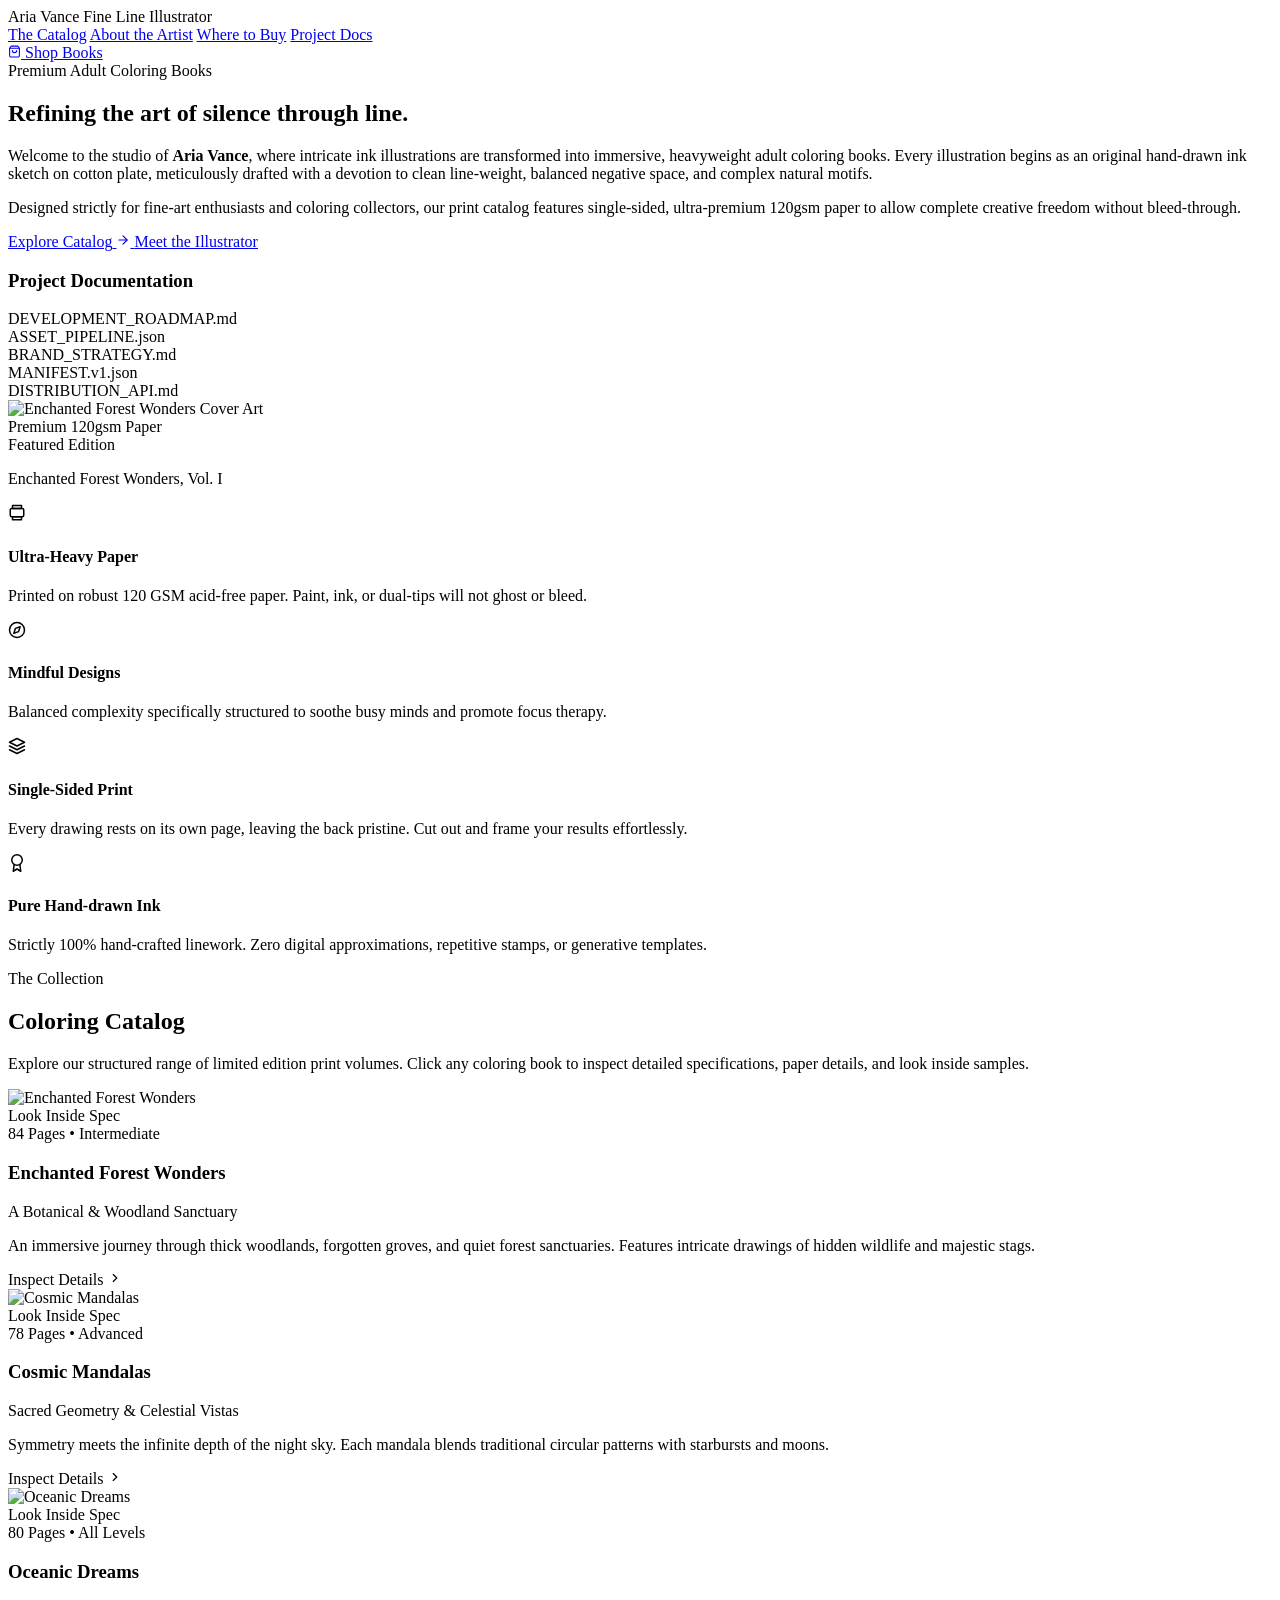
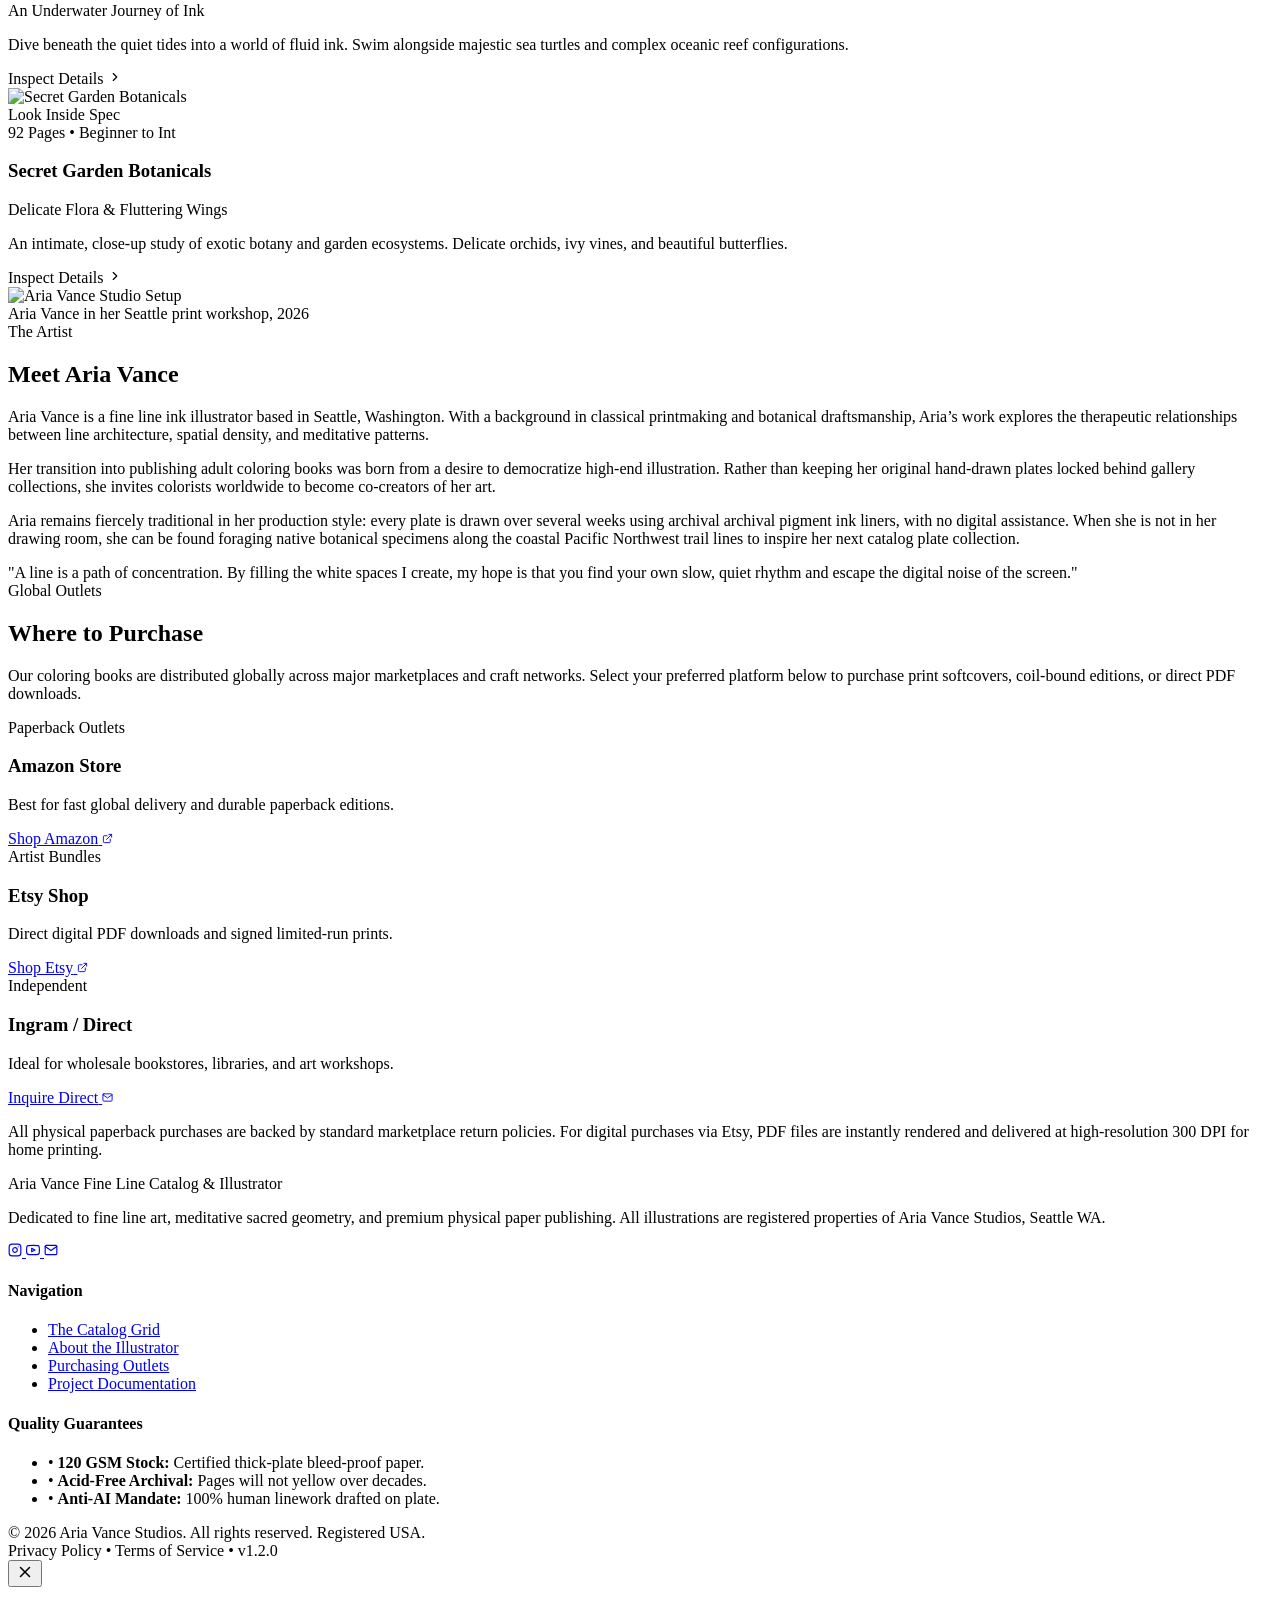
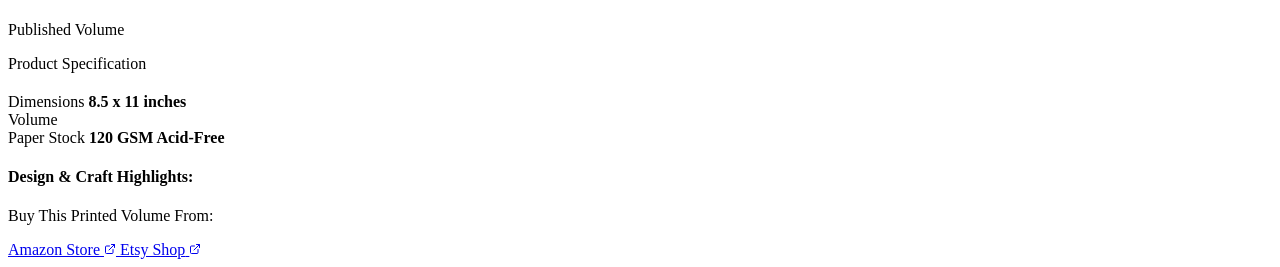
==== commit 48a57968: "Update index.html" ====
--- a/index.html
+++ b/index.html
@@ -1,8 +1,8 @@
-<!DOCTYPE html>
+<!doctype html>
 <html lang="en" class="scroll-smooth">
 <head>
-  <meta charset="UTF-8">
-  <meta name="viewport" content="width=device-width, initial-scale=1.0">
+  <meta charset="UTF-8" />
+  <meta name="viewport" content="width=device-width, initial-scale=1.0" />
   <title>Aria Vance | Fine Line Coloring Book Portfolio</title>
   
   <!-- Premium Google Fonts -->
@@ -12,7 +12,6 @@
   
   <!-- Tailwind CSS CDN -->
   <script src="https://cdn.tailwindcss.com"></script>
-  
   <script>
     tailwind.config = {
       theme: {
@@ -25,117 +24,149 @@
       }
     }
   </script>
+  
   <style>
-    /* Elegant line overlay styling simulating fine cotton texture */
-    .bg-gallery {
-      background-color: #FAF9F6;
+    /* Custom thin scrollbar for high-end aesthetic */
+    ::-webkit-scrollbar {
+      width: 6px;
+    }
+    ::-webkit-scrollbar-track {
+      background: #FDFCFB;
+    }
+    ::-webkit-scrollbar-thumb {
+      background: #E5E2DD;
+    }
+    ::-webkit-scrollbar-thumb:hover {
+      background: #D1CCC5;
     }
   </style>
 </head>
-<body class="min-h-screen bg-gallery text-neutral-800 font-sans selection:bg-stone-200 selection:text-stone-900 overflow-x-hidden">
+<body class="min-h-screen bg-[#FDFCFB] text-[#1C1C1C] font-sans antialiased selection:bg-[#E5E2DD] selection:text-[#1C1C1C] overflow-x-hidden">
 
   <!-- Header / Navigation -->
-  <header class="sticky top-0 z-40 bg-gallery/90 backdrop-blur-md border-b border-neutral-200/40">
-    <div class="max-w-7xl mx-auto px-6 h-20 flex items-center justify-between">
-      <div class="flex flex-col cursor-pointer" onclick="window.scrollTo({top: 0, behavior: 'smooth'})">
-        <span class="font-serif text-xl tracking-[0.25em] text-neutral-900 font-medium uppercase">Aria Vance</span>
-        <span class="text-[10px] tracking-[0.3em] uppercase text-neutral-400 font-medium">Fine Line Illustrator</span>
-      </div>
-
-      <nav class="hidden md:flex items-center space-x-10 text-xs tracking-[0.18em] uppercase font-medium text-neutral-500">
-        <a href="#portfolio" class="hover:text-neutral-900 transition-colors duration-200">The Catalog</a>
-        <a href="#about" class="hover:text-neutral-900 transition-colors duration-200">About the Artist</a>
-        <a href="#where-to-buy" class="hover:text-neutral-900 transition-colors duration-200">Where to Buy</a>
-        <a href="#newsletter" class="hover:text-neutral-900 transition-colors duration-200">Join Studio</a>
+  <header class="sticky top-0 z-40 bg-[#FDFCFB]/90 backdrop-blur-md border-b border-[#E5E2DD] transition-all duration-300">
+    <div class="max-w-7xl mx-auto px-6 lg:px-12 h-20 flex items-center justify-between">
+      <div class="flex flex-col cursor-pointer" onclick="window.scrollTo({ top: 0, behavior: 'smooth' })">
+        <span class="font-serif italic text-2xl tracking-tighter text-[#1C1C1C]">
+          Aria Vance
+        </span>
+        <span class="text-[10px] tracking-[0.3em] uppercase text-[#9D9891] font-semibold">
+          Fine Line Illustrator
+        </span>
+      </div>
+
+      <nav class="hidden md:flex items-center space-x-10 text-xs uppercase tracking-[0.2em] font-semibold text-[#66635F]">
+        <a href="#portfolio" class="hover:text-[#1C1C1C] transition-colors duration-200">The Catalog</a>
+        <a href="#about" class="hover:text-[#1C1C1C] transition-colors duration-200">About the Artist</a>
+        <a href="#where-to-buy" class="hover:text-[#1C1C1C] transition-colors duration-200">Where to Buy</a>
+        <a href="#documentation" class="hover:text-[#1C1C1C] transition-colors duration-200">Project Docs</a>
       </nav>
 
-      <div>
-        <a href="#where-to-buy" class="bg-neutral-900 hover:bg-neutral-800 text-white text-[11px] tracking-wider uppercase px-5 py-2.5 font-medium flex items-center gap-2 transition-all duration-300">
-          <svg xmlns="http://www.w3.org/2000/svg" width="13" height="13" fill="none" stroke="currentColor" stroke-width="2" viewBox="0 0 24 24" class="inline"><path d="M6 2L3 6v14a2 2 0 002 2h14a2 2 0 002-2V6l-3-4z"/><path d="M3 6h18"/><path d="M16 10a4 4 0 01-8 0"/></svg>
+      <div class="flex items-center">
+        <a href="#where-to-buy" class="bg-[#1C1C1C] hover:bg-[#4A4744] text-white text-[11px] tracking-widest uppercase px-6 py-3 rounded-none font-semibold flex items-center gap-2 transition-all duration-300 border border-[#1C1C1C]">
+          <svg xmlns="http://www.w3.org/2000/svg" width="13" height="13" viewBox="0 0 24 24" fill="none" stroke="currentColor" stroke-width="2" stroke-linecap="round" stroke-linejoin="round"><path d="M6 2L3 6v14a2 2 0 0 0 2 2h14a2 2 0 0 0 2-2V6l-3-4z"/><line x1="3" y1="6" x2="21" y2="6"/><path d="M16 10a4 4 0 0 1-8 0"/></svg>
           <span>Shop Books</span>
         </a>
       </div>
     </div>
   </header>
 
-  <!-- Hero Section -->
-  <section class="relative pt-12 pb-24 md:py-32 overflow-hidden">
-    <div class="max-w-7xl mx-auto px-6">
-      <div class="grid grid-cols-1 lg:grid-cols-12 gap-12 lg:gap-20 items-center">
+  <!-- Hero Split Section -->
+  <section class="relative border-b border-[#E5E2DD]">
+    <div class="max-w-7xl mx-auto">
+      <div class="grid grid-cols-1 lg:grid-cols-12 min-h-[calc(100vh-80px)] lg:min-h-0">
         
-        <!-- Bio Column -->
-        <div class="lg:col-span-7 space-y-8">
+        <!-- Left Column: Bio & Documentation links -->
+        <div class="lg:col-span-7 p-8 lg:p-16 flex flex-col justify-center border-r lg:border-[#E5E2DD] space-y-8">
           <div class="space-y-4">
-            <div class="inline-flex items-center gap-2 text-stone-500 uppercase tracking-[0.2em] text-xs font-semibold">
-              <span class="w-8 h-[1px] bg-stone-300"></span>
+            <div class="inline-flex items-center gap-2 text-[#9D9891] uppercase tracking-[0.3em] text-xs font-bold italic">
+              <span class="w-8 h-[1px] bg-[#D1CCC5]"></span>
               <span>Premium Adult Coloring Books</span>
             </div>
-            <h1 class="font-serif text-5xl md:text-6xl lg:text-7xl text-neutral-900 font-light leading-[1.1] tracking-tight">
-              Hand-crafted <br>
-              <span class="italic font-normal text-stone-600">mindfulness</span> in line.
+            <h1 class="font-serif text-5xl md:text-6xl lg:text-7xl text-[#1C1C1C] font-light leading-[1.1] tracking-tight">
+              Refining the art of silence <span class="italic font-normal text-[#66635F]">through line</span>.
             </h1>
           </div>
 
-          <div class="text-neutral-600 space-y-6 text-base md:text-lg font-light leading-relaxed max-w-2xl">
+          <div class="text-[#4A4744] space-y-6 text-base md:text-lg font-light leading-relaxed">
             <p>
-              Welcome to the studio of <strong class="font-medium text-neutral-800">Aria Vance</strong>, 
+              Welcome to the studio of <strong class="font-medium text-[#1C1C1C]">Aria Vance</strong>, 
               where intricate ink illustrations are transformed into immersive, heavyweight adult coloring books. 
               Every illustration begins as an original hand-drawn ink sketch on cotton plate, meticulously 
               drafted with a devotion to clean line-weight, balanced negative space, and complex natural motifs.
             </p>
             <p>
               Designed strictly for fine-art enthusiasts and coloring collectors, our print catalog features 
-              single-sided, ultra-premium 120gsm paper to allow complete creative freedom with watercolors, markers, 
-              and pigment pencils without fear of bleeding.
+              single-sided, ultra-premium 120gsm paper to allow complete creative freedom without bleed-through.
             </p>
           </div>
 
           <div class="flex flex-col sm:flex-row gap-4 pt-4">
-            <a href="#portfolio" class="bg-neutral-900 hover:bg-neutral-800 text-white font-medium text-xs tracking-widest uppercase py-4 px-8 border border-neutral-900 rounded-none flex items-center justify-center gap-2 transition-all duration-300">
+            <a href="#portfolio" class="bg-[#1C1C1C] hover:bg-[#4A4744] text-white font-semibold text-xs tracking-widest uppercase py-4 px-8 border border-[#1C1C1C] rounded-none flex items-center justify-center gap-2 transition-all duration-300 text-center">
               <span>Explore Catalog</span>
-              <svg xmlns="http://www.w3.org/2000/svg" width="14" height="14" fill="none" stroke="currentColor" stroke-width="2" viewBox="0 0 24 24"><path d="M5 12h14M12 5l7 7-7 7"/></svg>
+              <svg xmlns="http://www.w3.org/2000/svg" width="14" height="14" viewBox="0 0 24 24" fill="none" stroke="currentColor" stroke-width="2" stroke-linecap="round" stroke-linejoin="round"><line x1="5" y1="12" x2="19" y2="12"/><polyline points="12 5 19 12 12 19"/></svg>
             </a>
-            <a href="#about" class="bg-transparent hover:bg-neutral-100 text-neutral-800 border border-neutral-200 font-medium text-xs tracking-widest uppercase py-4 px-8 rounded-none text-center transition-all duration-300">
+            <a href="#about" class="bg-transparent hover:bg-[#F8F6F3] text-[#1C1C1C] border border-[#E5E2DD] font-semibold text-xs tracking-widest uppercase py-4 px-8 rounded-none transition-all duration-300 text-center">
               Meet the Illustrator
             </a>
           </div>
 
-          <!-- Trust Figures -->
-          <div class="grid grid-cols-3 gap-6 pt-10 border-t border-neutral-200/60 max-w-lg">
-            <div>
-              <h4 class="font-serif text-2xl text-neutral-900">40k+</h4>
-              <p class="text-[10px] uppercase tracking-wider text-neutral-400 font-medium mt-1">Books Collected</p>
-            </div>
-            <div>
-              <h4 class="font-serif text-2xl text-neutral-900">120 GSM</h4>
-              <p class="text-[10px] uppercase tracking-wider text-neutral-400 font-medium mt-1">Artist Paper</p>
-            </div>
-            <div>
-              <h4 class="font-serif text-2xl text-neutral-900">100%</h4>
-              <p class="text-[10px] uppercase tracking-wider text-neutral-400 font-medium mt-1">Hand-Illustrated</p>
-            </div>
-          </div>
-        </div>
-
-        <!-- Featured Image / Mockup Column -->
-        <div class="lg:col-span-5 relative mt-6 lg:mt-0 flex justify-center">
-          <div class="relative w-full max-w-sm aspect-[3/4] bg-neutral-100 border border-neutral-200/60 p-4 shadow-xl shadow-stone-200/50 group">
-            <!-- Spine spine binder line -->
-            <div class="absolute left-0 top-0 bottom-0 w-2.5 bg-neutral-950/90 z-10 shadow-inner"></div>
-            <div class="absolute left-2.5 top-0 bottom-0 w-[1px] bg-white/10 z-10"></div>
+          <!-- Suggested Repositories / Files for Serious Lifecycle Look -->
+          <div id="documentation" class="pt-8 border-t border-[#E5E2DD] space-y-4">
+            <h3 class="text-xs uppercase tracking-[0.2em] text-[#9D9891] font-bold">Project Documentation</h3>
+            <div class="grid grid-cols-1 sm:grid-cols-2 lg:grid-cols-3 gap-x-4 gap-y-3 text-[10px] font-mono text-[#7A7570]">
+              <div class="flex items-center gap-2 bg-[#F8F6F3] py-2 px-3 border border-[#E5E2DD]">
+                <span class="w-1.5 h-1.5 rounded-full bg-[#D1CCC5]"></span>
+                <span>DEVELOPMENT_ROADMAP.md</span>
+              </div>
+              <div class="flex items-center gap-2 bg-[#F8F6F3] py-2 px-3 border border-[#E5E2DD]">
+                <span class="w-1.5 h-1.5 rounded-full bg-[#D1CCC5]"></span>
+                <span>ASSET_PIPELINE.json</span>
+              </div>
+              <div class="flex items-center gap-2 bg-[#F8F6F3] py-2 px-3 border border-[#E5E2DD]">
+                <span class="w-1.5 h-1.5 rounded-full bg-[#D1CCC5]"></span>
+                <span>BRAND_STRATEGY.md</span>
+              </div>
+              <div class="flex items-center gap-2 bg-[#F8F6F3] py-2 px-3 border border-[#E5E2DD]">
+                <span class="w-1.5 h-1.5 rounded-full bg-[#D1CCC5]"></span>
+                <span>MANIFEST.v1.json</span>
+              </div>
+              <div class="flex items-center gap-2 bg-[#F8F6F3] py-2 px-3 border border-[#E5E2DD]">
+                <span class="w-1.5 h-1.5 rounded-full bg-[#D1CCC5]"></span>
+                <span>DISTRIBUTION_API.md</span>
+              </div>
+            </div>
+          </div>
+        </div>
+
+        <!-- Right Column: Visual Showcase -->
+        <div class="lg:col-span-5 bg-[#F8F6F3] p-8 lg:p-16 flex flex-col justify-center items-center relative overflow-hidden">
+          <div class="relative w-full max-w-sm aspect-[3/4] bg-white border border-[#E5E2DD] p-6 shadow-sm group">
             
-            <div class="w-full h-full relative overflow-hidden bg-white">
-              <!-- Beautiful placeholder image representing cover art -->
-              <img src="https://picsum.photos/seed/enchantedforest/800/1066" alt="Enchanted Forest Wonders Cover Art" class="w-full h-full object-cover transition-transform duration-700 group-hover:scale-[1.03]">
-              <div class="absolute inset-0 bg-neutral-900/5 hover:bg-transparent transition-colors duration-300"></div>
-            </div>
-
-            <!-- Custom Sticker Badge -->
-            <div class="absolute -top-4 -right-4 bg-[#DFDCD4] text-neutral-900 w-20 h-20 rounded-full flex flex-col items-center justify-center border border-white shadow-lg rotate-12">
-              <span class="text-[8px] uppercase tracking-widest font-bold text-neutral-500">Premium</span>
+            <!-- Book Spine Line -->
+            <div class="absolute left-0 top-0 bottom-0 w-3 bg-[#1C1C1C]/95 z-10 shadow-inner"></div>
+            <div class="absolute left-3 top-0 bottom-0 w-[1px] bg-white/20 z-10"></div>
+            
+            <div class="w-full h-full relative overflow-hidden bg-[#FDFCFB] border border-dashed border-[#D1CCC5] flex items-center justify-center p-2">
+              <img
+                src="https://images.unsplash.com/photo-1544716278-ca5e3f4abd8c?auto=format&fit=crop&q=80&w=1000"
+                alt="Enchanted Forest Wonders Cover Art"
+                class="w-full h-full object-cover transition-transform duration-700 group-hover:scale-105"
+              />
+              <div class="absolute inset-0 bg-[#1C1C1C]/5 hover:bg-transparent transition-colors duration-300"></div>
+            </div>
+
+            <!-- Sticker Badge -->
+            <div class="absolute -top-4 -right-4 bg-[#E5E2DD] text-[#1C1C1C] w-20 h-20 rounded-full flex flex-col items-center justify-center border border-[#FAF9F6] shadow-md rotate-12">
+              <span class="text-[7px] uppercase tracking-widest font-bold text-[#66635F]">Premium</span>
               <span class="font-serif text-xs font-bold mt-0.5">120gsm</span>
-              <span class="text-[7px] uppercase tracking-widest font-medium text-neutral-500">Paper</span>
-            </div>
+              <span class="text-[7px] uppercase tracking-widest font-medium text-[#66635F]">Paper</span>
+            </div>
+          </div>
+
+          <div class="mt-8 text-center max-w-xs space-y-1">
+            <span class="text-[10px] uppercase tracking-[0.25em] font-bold text-[#9D9891]">Featured Edition</span>
+            <p class="font-serif italic text-sm text-[#4A4744]">Enchanted Forest Wonders, Vol. I</p>
           </div>
         </div>
 
@@ -143,53 +174,53 @@
     </div>
   </section>
 
-  <!-- Production Value / Trust Badges Banner -->
-  <section class="bg-neutral-900 text-neutral-100 py-16 border-t border-b border-neutral-800">
-    <div class="max-w-7xl mx-auto px-6">
+  <!-- Key Product Features -->
+  <section class="bg-[#1C1C1C] text-[#FAF9F6] py-16 border-b border-[#E5E2DD]">
+    <div class="max-w-7xl mx-auto px-6 lg:px-12">
       <div class="grid grid-cols-1 md:grid-cols-4 gap-8">
         <div class="flex items-start gap-4">
-          <div class="p-3 bg-neutral-800 text-stone-200">
-            <svg xmlns="http://www.w3.org/2000/svg" width="20" height="20" fill="none" stroke="currentColor" stroke-width="2" viewBox="0 0 24 24"><path d="M6 9V2h12v7M6 18H4a2 2 0 01-2-2v-5a2 2 0 012-2h16a2 2 0 012 2v5a2 2 0 01-2 2h-2"/><path d="M6 14h12v8H6z"/></svg>
+          <div class="p-3 bg-[#4A4744] text-[#FDFCFB]">
+            <svg xmlns="http://www.w3.org/2000/svg" width="18" height="18" viewBox="0 0 24 24" fill="none" stroke="currentColor" stroke-width="2" stroke-linecap="round" stroke-linejoin="round"><polygon points="6 2 18 2 18 6 6 6"/><rect x="3" y="6" width="18" height="11" rx="2"/><path d="M6 17h12v4H6z"/></svg>
           </div>
           <div>
-            <h4 class="font-serif text-lg tracking-wide font-light">Ultra-Heavy Paper</h4>
-            <p class="text-neutral-400 text-xs mt-1 font-light leading-relaxed">
+            <h4 class="font-serif text-lg tracking-wide font-light text-white">Ultra-Heavy Paper</h4>
+            <p class="text-[#9D9891] text-xs mt-1 font-light leading-relaxed">
               Printed on robust 120 GSM acid-free paper. Paint, ink, or dual-tips will not ghost or bleed.
             </p>
           </div>
         </div>
 
         <div class="flex items-start gap-4">
-          <div class="p-3 bg-neutral-800 text-stone-200">
-            <svg xmlns="http://www.w3.org/2000/svg" width="20" height="20" fill="none" stroke="currentColor" stroke-width="2" viewBox="0 0 24 24"><circle cx="12" cy="12" r="10"/><path d="M16.24 7.76l-2.12 6.36-6.36 2.12 2.12-6.36 6.36-2.12z"/></svg>
+          <div class="p-3 bg-[#4A4744] text-[#FDFCFB]">
+            <svg xmlns="http://www.w3.org/2000/svg" width="18" height="18" viewBox="0 0 24 24" fill="none" stroke="currentColor" stroke-width="2" stroke-linecap="round" stroke-linejoin="round"><circle cx="12" cy="12" r="10"/><polygon points="16.24 7.76 14.12 14.12 7.76 16.24 9.88 9.88 16.24 7.76"/></svg>
           </div>
           <div>
-            <h4 class="font-serif text-lg tracking-wide font-light">Mindful Designs</h4>
-            <p class="text-neutral-400 text-xs mt-1 font-light leading-relaxed">
+            <h4 class="font-serif text-lg tracking-wide font-light text-white">Mindful Designs</h4>
+            <p class="text-[#9D9891] text-xs mt-1 font-light leading-relaxed">
               Balanced complexity specifically structured to soothe busy minds and promote focus therapy.
             </p>
           </div>
         </div>
 
         <div class="flex items-start gap-4">
-          <div class="p-3 bg-neutral-800 text-stone-200">
-            <svg xmlns="http://www.w3.org/2000/svg" width="20" height="20" fill="none" stroke="currentColor" stroke-width="2" viewBox="0 0 24 24"><path d="M12 2L2 7l10 5 10-5-10-5zM2 17l10 5 10-5M2 12l10 5 10-5"/></svg>
+          <div class="p-3 bg-[#4A4744] text-[#FDFCFB]">
+            <svg xmlns="http://www.w3.org/2000/svg" width="18" height="18" viewBox="0 0 24 24" fill="none" stroke="currentColor" stroke-width="2" stroke-linecap="round" stroke-linejoin="round"><polygon points="12 2 2 7 12 12 22 7 12 2"/><polyline points="2 17 12 22 22 17"/><polyline points="2 12 12 17 22 12"/></svg>
           </div>
           <div>
-            <h4 class="font-serif text-lg tracking-wide font-light">Single-Sided Print</h4>
-            <p class="text-neutral-400 text-xs mt-1 font-light leading-relaxed">
+            <h4 class="font-serif text-lg tracking-wide font-light text-white">Single-Sided Print</h4>
+            <p class="text-[#9D9891] text-xs mt-1 font-light leading-relaxed">
               Every drawing rests on its own page, leaving the back pristine. Cut out and frame your results effortlessly.
             </p>
           </div>
         </div>
 
         <div class="flex items-start gap-4">
-          <div class="p-3 bg-neutral-800 text-stone-200">
-            <svg xmlns="http://www.w3.org/2000/svg" width="20" height="20" fill="none" stroke="currentColor" stroke-width="2" viewBox="0 0 24 24"><circle cx="12" cy="8" r="7"/><path d="M8.21 13.89L7 23l5-3 5 3-1.21-9.12"/></svg>
+          <div class="p-3 bg-[#4A4744] text-[#FDFCFB]">
+            <svg xmlns="http://www.w3.org/2000/svg" width="18" height="18" viewBox="0 0 24 24" fill="none" stroke="currentColor" stroke-width="2" stroke-linecap="round" stroke-linejoin="round"><circle cx="12" cy="8" r="7"/><polyline points="8.21 13.89 7 23 12 20 17 23 15.79 13.88"/></svg>
           </div>
           <div>
-            <h4 class="font-serif text-lg tracking-wide font-light">Pure Hand-drawn Ink</h4>
-            <p class="text-neutral-400 text-xs mt-1 font-light leading-relaxed">
+            <h4 class="font-serif text-lg tracking-wide font-light text-white">Pure Hand-drawn Ink</h4>
+            <p class="text-[#9D9891] text-xs mt-1 font-light leading-relaxed">
               Strictly 100% hand-crafted linework. Zero digital approximations, repetitive stamps, or generative templates.
             </p>
           </div>
@@ -198,131 +229,172 @@
     </div>
   </section>
 
-  <!-- Portfolio Section -->
-  <section id="portfolio" class="py-24 md:py-32 bg-gallery">
-    <div class="max-w-7xl mx-auto px-6">
+  <!-- Portfolio Grid Section -->
+  <section id="portfolio" class="py-24 lg:py-32 bg-[#F8F6F3] border-b border-[#E5E2DD]">
+    <div class="max-w-7xl mx-auto px-6 lg:px-12">
       
       <div class="flex flex-col md:flex-row md:items-end justify-between mb-16 space-y-4 md:space-y-0">
         <div class="space-y-3">
-          <span class="text-[10px] uppercase tracking-[0.3em] font-semibold text-neutral-400">The Collection</span>
-          <h2 class="font-serif text-4xl md:text-5xl text-neutral-900 font-light">Coloring Catalog</h2>
-        </div>
-        <p class="text-neutral-500 font-light text-sm max-w-md md:text-right leading-relaxed">
-          Explore our structured range of limited edition print volumes. Click any coloring book card to inspect detailed technical specifications, page sizes, and physical features.
+          <span class="text-[10px] uppercase tracking-[0.3em] font-bold text-[#9D9891] block">The Collection</span>
+          <h2 class="font-serif text-4xl lg:text-5xl text-[#1C1C1C] font-light">
+            Coloring Catalog
+          </h2>
+        </div>
+        <p class="text-[#4A4744] font-light text-sm max-w-md md:text-right leading-relaxed">
+          Explore our structured range of limited edition print volumes. Click any coloring book to inspect detailed specifications, paper details, and look inside samples.
         </p>
       </div>
 
-      <!-- Portfolio Catalog Grid -->
       <div class="grid grid-cols-1 md:grid-cols-2 lg:grid-cols-4 gap-8">
         
         <!-- Book 1 -->
-        <div onclick="openBookModal(0)" class="group flex flex-col bg-white border border-neutral-100 p-4 cursor-pointer shadow-sm hover:shadow-lg transition-all duration-300">
-          <div class="aspect-[3/4] overflow-hidden bg-neutral-50 border border-neutral-100 relative">
-            <img src="https://picsum.photos/seed/forest/800/1066" alt="Enchanted Forest Wonders Cover" class="w-full h-full object-cover transition-transform duration-700 group-hover:scale-105">
-            <div class="absolute inset-0 bg-neutral-900/0 group-hover:bg-neutral-950/10 transition-colors duration-300 flex items-center justify-center">
-              <span class="bg-white/95 text-neutral-800 text-[10px] tracking-wider uppercase font-semibold px-4 py-2 opacity-0 group-hover:opacity-100 transition-all duration-300">Look Inside Spec</span>
+        <div class="group flex flex-col bg-white border border-[#E5E2DD] p-5 cursor-pointer shadow-sm hover:shadow-md transition-all duration-300" onclick="openBookModal('enchanted-forest')">
+          <div class="aspect-[3/4] overflow-hidden bg-[#FDFCFB] border border-dashed border-[#D1CCC5] relative p-1.5 flex items-center justify-center">
+            <img
+              src="https://images.unsplash.com/photo-1544716278-ca5e3f4abd8c?auto=format&fit=crop&q=80&w=600"
+              alt="Enchanted Forest Wonders"
+              class="w-full h-full object-cover transition-transform duration-700 group-hover:scale-105"
+            />
+            <div class="absolute inset-0 bg-[#1C1C1C]/0 group-hover:bg-[#1C1C1C]/10 transition-colors duration-300 flex items-center justify-center">
+              <span class="bg-[#FDFCFB] text-[#1C1C1C] text-[10px] tracking-wider uppercase font-semibold px-4 py-2 border border-[#E5E2DD] opacity-0 group-hover:opacity-100 transform translate-y-2 group-hover:translate-y-0 transition-all duration-300">
+                Look Inside Spec
+              </span>
             </div>
           </div>
           <div class="mt-5 flex-grow flex flex-col justify-between space-y-3">
             <div>
-              <div class="flex items-center justify-between text-[10px] tracking-wider text-neutral-400 font-medium uppercase">
+              <div class="flex items-center justify-between text-[10px] tracking-wider text-[#9D9891] font-bold uppercase">
                 <span>84 Pages</span>
                 <span>•</span>
                 <span>Intermediate</span>
               </div>
-              <h3 class="font-serif text-lg text-neutral-950 font-normal mt-1.5 leading-snug">Enchanted Forest Wonders</h3>
-              <p class="text-xs text-neutral-400 italic mt-0.5 font-light">A Botanical & Woodland Sanctuary</p>
-            </div>
-            <p class="text-xs text-neutral-500 font-light line-clamp-3 leading-relaxed pt-2 border-t border-neutral-100">
-              An immersive journey through thick woodlands, forgotten groves, and quiet forest sanctuaries. Features intricate drawings of hidden wildlife.
-            </p>
-            <div class="pt-2 flex items-center text-xs tracking-wider font-semibold text-neutral-900 uppercase gap-1.5">
+              <h3 class="font-serif text-lg text-[#1C1C1C] font-normal mt-1.5 leading-snug group-hover:text-[#66635F] transition-colors duration-200">
+                Enchanted Forest Wonders
+              </h3>
+              <p class="text-xs text-[#9D9891] italic mt-0.5 font-light">
+                A Botanical & Woodland Sanctuary
+              </p>
+            </div>
+            <p class="text-xs text-[#4A4744] font-light line-clamp-3 leading-relaxed pt-2 border-t border-[#E5E2DD]">
+              An immersive journey through thick woodlands, forgotten groves, and quiet forest sanctuaries. Features intricate drawings of hidden wildlife and majestic stags.
+            </p>
+            <div class="pt-2 flex items-center text-xs tracking-widest font-bold text-[#1C1C1C] uppercase group-hover:text-[#66635F] transition-colors duration-200 gap-1.5 mt-auto">
               <span>Inspect Details</span>
-              <svg xmlns="http://www.w3.org/2000/svg" width="12" height="12" fill="none" stroke="currentColor" stroke-width="2" viewBox="0 0 24 24"><path d="M9 18l6-6-6-6"/></svg>
+              <svg xmlns="http://www.w3.org/2000/svg" width="14" height="14" viewBox="0 0 24 24" fill="none" stroke="currentColor" stroke-width="2" stroke-linecap="round" stroke-linejoin="round" class="transform group-hover:translate-x-1 transition-transform duration-200"><polyline points="9 18 15 12 9 6"/></svg>
             </div>
           </div>
         </div>
 
         <!-- Book 2 -->
-        <div onclick="openBookModal(1)" class="group flex flex-col bg-white border border-neutral-100 p-4 cursor-pointer shadow-sm hover:shadow-lg transition-all duration-300">
-          <div class="aspect-[3/4] overflow-hidden bg-neutral-50 border border-neutral-100 relative">
-            <img src="https://picsum.photos/seed/cosmic/800/1066" alt="Cosmic Mandalas Cover" class="w-full h-full object-cover transition-transform duration-700 group-hover:scale-105">
-            <div class="absolute inset-0 bg-neutral-900/0 group-hover:bg-neutral-950/10 transition-colors duration-300 flex items-center justify-center">
-              <span class="bg-white/95 text-neutral-800 text-[10px] tracking-wider uppercase font-semibold px-4 py-2 opacity-0 group-hover:opacity-100 transition-all duration-300">Look Inside Spec</span>
+        <div class="group flex flex-col bg-white border border-[#E5E2DD] p-5 cursor-pointer shadow-sm hover:shadow-md transition-all duration-300" onclick="openBookModal('cosmic-mandalas')">
+          <div class="aspect-[3/4] overflow-hidden bg-[#FDFCFB] border border-dashed border-[#D1CCC5] relative p-1.5 flex items-center justify-center">
+            <img
+              src="https://images.unsplash.com/photo-1506784983877-45594efa4cbe?auto=format&fit=crop&q=80&w=600"
+              alt="Cosmic Mandalas"
+              class="w-full h-full object-cover transition-transform duration-700 group-hover:scale-105"
+            />
+            <div class="absolute inset-0 bg-[#1C1C1C]/0 group-hover:bg-[#1C1C1C]/10 transition-colors duration-300 flex items-center justify-center">
+              <span class="bg-[#FDFCFB] text-[#1C1C1C] text-[10px] tracking-wider uppercase font-semibold px-4 py-2 border border-[#E5E2DD] opacity-0 group-hover:opacity-100 transform translate-y-2 group-hover:translate-y-0 transition-all duration-300">
+                Look Inside Spec
+              </span>
             </div>
           </div>
           <div class="mt-5 flex-grow flex flex-col justify-between space-y-3">
             <div>
-              <div class="flex items-center justify-between text-[10px] tracking-wider text-neutral-400 font-medium uppercase">
+              <div class="flex items-center justify-between text-[10px] tracking-wider text-[#9D9891] font-bold uppercase">
                 <span>78 Pages</span>
                 <span>•</span>
                 <span>Advanced</span>
               </div>
-              <h3 class="font-serif text-lg text-neutral-950 font-normal mt-1.5 leading-snug">Cosmic Mandalas</h3>
-              <p class="text-xs text-neutral-400 italic mt-0.5 font-light">Sacred Geometry & Celestial Vistas</p>
-            </div>
-            <p class="text-xs text-neutral-500 font-light line-clamp-3 leading-relaxed pt-2 border-t border-neutral-100">
-              Symmetry meets the infinite depth of the night sky. Each mandala blends traditional meditative patterns with celestial starbursts and moon vistas.
-            </p>
-            <div class="pt-2 flex items-center text-xs tracking-wider font-semibold text-neutral-900 uppercase gap-1.5">
+              <h3 class="font-serif text-lg text-[#1C1C1C] font-normal mt-1.5 leading-snug group-hover:text-[#66635F] transition-colors duration-200">
+                Cosmic Mandalas
+              </h3>
+              <p class="text-xs text-[#9D9891] italic mt-0.5 font-light">
+                Sacred Geometry & Celestial Vistas
+              </p>
+            </div>
+            <p class="text-xs text-[#4A4744] font-light line-clamp-3 leading-relaxed pt-2 border-t border-[#E5E2DD]">
+              Symmetry meets the infinite depth of the night sky. Each mandala blends traditional circular patterns with starbursts and moons.
+            </p>
+            <div class="pt-2 flex items-center text-xs tracking-widest font-bold text-[#1C1C1C] uppercase group-hover:text-[#66635F] transition-colors duration-200 gap-1.5 mt-auto">
               <span>Inspect Details</span>
-              <svg xmlns="http://www.w3.org/2000/svg" width="12" height="12" fill="none" stroke="currentColor" stroke-width="2" viewBox="0 0 24 24"><path d="M9 18l6-6-6-6"/></svg>
+              <svg xmlns="http://www.w3.org/2000/svg" width="14" height="14" viewBox="0 0 24 24" fill="none" stroke="currentColor" stroke-width="2" stroke-linecap="round" stroke-linejoin="round" class="transform group-hover:translate-x-1 transition-transform duration-200"><polyline points="9 18 15 12 9 6"/></svg>
             </div>
           </div>
         </div>
 
         <!-- Book 3 -->
-        <div onclick="openBookModal(2)" class="group flex flex-col bg-white border border-neutral-100 p-4 cursor-pointer shadow-sm hover:shadow-lg transition-all duration-300">
-          <div class="aspect-[3/4] overflow-hidden bg-neutral-50 border border-neutral-100 relative">
-            <img src="https://picsum.photos/seed/oceanic/800/1066" alt="Oceanic Dreams Cover" class="w-full h-full object-cover transition-transform duration-700 group-hover:scale-105">
-            <div class="absolute inset-0 bg-neutral-900/0 group-hover:bg-neutral-950/10 transition-colors duration-300 flex items-center justify-center">
-              <span class="bg-white/95 text-neutral-800 text-[10px] tracking-wider uppercase font-semibold px-4 py-2 opacity-0 group-hover:opacity-100 transition-all duration-300">Look Inside Spec</span>
+        <div class="group flex flex-col bg-white border border-[#E5E2DD] p-5 cursor-pointer shadow-sm hover:shadow-md transition-all duration-300" onclick="openBookModal('oceanic-dreams')">
+          <div class="aspect-[3/4] overflow-hidden bg-[#FDFCFB] border border-dashed border-[#D1CCC5] relative p-1.5 flex items-center justify-center">
+            <img
+              src="https://images.unsplash.com/photo-1513542789411-b6a5d4f31634?auto=format&fit=crop&q=80&w=600"
+              alt="Oceanic Dreams"
+              class="w-full h-full object-cover transition-transform duration-700 group-hover:scale-105"
+            />
+            <div class="absolute inset-0 bg-[#1C1C1C]/0 group-hover:bg-[#1C1C1C]/10 transition-colors duration-300 flex items-center justify-center">
+              <span class="bg-[#FDFCFB] text-[#1C1C1C] text-[10px] tracking-wider uppercase font-semibold px-4 py-2 border border-[#E5E2DD] opacity-0 group-hover:opacity-100 transform translate-y-2 group-hover:translate-y-0 transition-all duration-300">
+                Look Inside Spec
+              </span>
             </div>
           </div>
           <div class="mt-5 flex-grow flex flex-col justify-between space-y-3">
             <div>
-              <div class="flex items-center justify-between text-[10px] tracking-wider text-neutral-400 font-medium uppercase">
+              <div class="flex items-center justify-between text-[10px] tracking-wider text-[#9D9891] font-bold uppercase">
                 <span>80 Pages</span>
                 <span>•</span>
                 <span>All Levels</span>
               </div>
-              <h3 class="font-serif text-lg text-neutral-950 font-normal mt-1.5 leading-snug">Oceanic Dreams</h3>
-              <p class="text-xs text-neutral-400 italic mt-0.5 font-light">An Underwater Journey of Ink</p>
-            </div>
-            <p class="text-xs text-neutral-500 font-light line-clamp-3 leading-relaxed pt-2 border-t border-neutral-100">
-              Dive beneath the quiet tides into a world of fluid ink. Swim alongside majestic sea turtles, coral reefs, and delicate sea grass arrays.
-            </p>
-            <div class="pt-2 flex items-center text-xs tracking-wider font-semibold text-neutral-900 uppercase gap-1.5">
+              <h3 class="font-serif text-lg text-[#1C1C1C] font-normal mt-1.5 leading-snug group-hover:text-[#66635F] transition-colors duration-200">
+                Oceanic Dreams
+              </h3>
+              <p class="text-xs text-[#9D9891] italic mt-0.5 font-light">
+                An Underwater Journey of Ink
+              </p>
+            </div>
+            <p class="text-xs text-[#4A4744] font-light line-clamp-3 leading-relaxed pt-2 border-t border-[#E5E2DD]">
+              Dive beneath the quiet tides into a world of fluid ink. Swim alongside majestic sea turtles and complex oceanic reef configurations.
+            </p>
+            <div class="pt-2 flex items-center text-xs tracking-widest font-bold text-[#1C1C1C] uppercase group-hover:text-[#66635F] transition-colors duration-200 gap-1.5 mt-auto">
               <span>Inspect Details</span>
-              <svg xmlns="http://www.w3.org/2000/svg" width="12" height="12" fill="none" stroke="currentColor" stroke-width="2" viewBox="0 0 24 24"><path d="M9 18l6-6-6-6"/></svg>
+              <svg xmlns="http://www.w3.org/2000/svg" width="14" height="14" viewBox="0 0 24 24" fill="none" stroke="currentColor" stroke-width="2" stroke-linecap="round" stroke-linejoin="round" class="transform group-hover:translate-x-1 transition-transform duration-200"><polyline points="9 18 15 12 9 6"/></svg>
             </div>
           </div>
         </div>
 
         <!-- Book 4 -->
-        <div onclick="openBookModal(3)" class="group flex flex-col bg-white border border-neutral-100 p-4 cursor-pointer shadow-sm hover:shadow-lg transition-all duration-300">
-          <div class="aspect-[3/4] overflow-hidden bg-neutral-50 border border-neutral-100 relative">
-            <img src="https://picsum.photos/seed/garden/800/1066" alt="Secret Garden Botanicals Cover" class="w-full h-full object-cover transition-transform duration-700 group-hover:scale-105">
-            <div class="absolute inset-0 bg-neutral-900/0 group-hover:bg-neutral-950/10 transition-colors duration-300 flex items-center justify-center">
-              <span class="bg-white/95 text-neutral-800 text-[10px] tracking-wider uppercase font-semibold px-4 py-2 opacity-0 group-hover:opacity-100 transition-all duration-300">Look Inside Spec</span>
+        <div class="group flex flex-col bg-white border border-[#E5E2DD] p-5 cursor-pointer shadow-sm hover:shadow-md transition-all duration-300" onclick="openBookModal('secret-garden')">
+          <div class="aspect-[3/4] overflow-hidden bg-[#FDFCFB] border border-dashed border-[#D1CCC5] relative p-1.5 flex items-center justify-center">
+            <img
+              src="https://images.unsplash.com/photo-1460661419201-fd4cecdf8a8b?auto=format&fit=crop&q=80&w=600"
+              alt="Secret Garden Botanicals"
+              class="w-full h-full object-cover transition-transform duration-700 group-hover:scale-105"
+            />
+            <div class="absolute inset-0 bg-[#1C1C1C]/0 group-hover:bg-[#1C1C1C]/10 transition-colors duration-300 flex items-center justify-center">
+              <span class="bg-[#FDFCFB] text-[#1C1C1C] text-[10px] tracking-wider uppercase font-semibold px-4 py-2 border border-[#E5E2DD] opacity-0 group-hover:opacity-100 transform translate-y-2 group-hover:translate-y-0 transition-all duration-300">
+                Look Inside Spec
+              </span>
             </div>
           </div>
           <div class="mt-5 flex-grow flex flex-col justify-between space-y-3">
             <div>
-              <div class="flex items-center justify-between text-[10px] tracking-wider text-neutral-400 font-medium uppercase">
+              <div class="flex items-center justify-between text-[10px] tracking-wider text-[#9D9891] font-bold uppercase">
                 <span>92 Pages</span>
                 <span>•</span>
-                <span>Beginner+</span>
-              </div>
-              <h3 class="font-serif text-lg text-neutral-950 font-normal mt-1.5 leading-snug">Secret Garden Botanicals</h3>
-              <p class="text-xs text-neutral-400 italic mt-0.5 font-light">Delicate Flora & Fluttering Wings</p>
-            </div>
-            <p class="text-xs text-neutral-500 font-light line-clamp-3 leading-relaxed pt-2 border-t border-neutral-100">
-              An intimate, close-up study of exotic botany and garden ecosystems. Delicate orchids, curling ivy vines, and exotic flowers.
-            </p>
-            <div class="pt-2 flex items-center text-xs tracking-wider font-semibold text-neutral-900 uppercase gap-1.5">
+                <span>Beginner to Int</span>
+              </div>
+              <h3 class="font-serif text-lg text-[#1C1C1C] font-normal mt-1.5 leading-snug group-hover:text-[#66635F] transition-colors duration-200">
+                Secret Garden Botanicals
+              </h3>
+              <p class="text-xs text-[#9D9891] italic mt-0.5 font-light">
+                Delicate Flora & Fluttering Wings
+              </p>
+            </div>
+            <p class="text-xs text-[#4A4744] font-light line-clamp-3 leading-relaxed pt-2 border-t border-[#E5E2DD]">
+              An intimate, close-up study of exotic botany and garden ecosystems. Delicate orchids, ivy vines, and beautiful butterflies.
+            </p>
+            <div class="pt-2 flex items-center text-xs tracking-widest font-bold text-[#1C1C1C] uppercase group-hover:text-[#66635F] transition-colors duration-200 gap-1.5 mt-auto">
               <span>Inspect Details</span>
-              <svg xmlns="http://www.w3.org/2000/svg" width="12" height="12" fill="none" stroke="currentColor" stroke-width="2" viewBox="0 0 24 24"><path d="M9 18l6-6-6-6"/></svg>
+              <svg xmlns="http://www.w3.org/2000/svg" width="14" height="14" viewBox="0 0 24 24" fill="none" stroke="currentColor" stroke-width="2" stroke-linecap="round" stroke-linejoin="round" class="transform group-hover:translate-x-1 transition-transform duration-200"><polyline points="9 18 15 12 9 6"/></svg>
             </div>
           </div>
         </div>
@@ -331,30 +403,37 @@
     </div>
   </section>
 
-  <!-- About Section -->
-  <section id="about" class="py-24 md:py-32 bg-[#F3F1EC] relative overflow-hidden">
-    <div class="max-w-7xl mx-auto px-6">
+  <!-- About The Artist Section -->
+  <section id="about" class="py-24 lg:py-32 bg-[#F8F6F3] border-b border-[#E5E2DD]">
+    <div class="max-w-7xl mx-auto px-6 lg:px-12">
       <div class="grid grid-cols-1 lg:grid-cols-12 gap-12 lg:gap-20 items-center">
         
-        <!-- Portrait Column -->
+        <!-- Portrait Frame -->
         <div class="lg:col-span-5 flex justify-center">
-          <div class="relative p-3 bg-white border border-neutral-200 max-w-sm w-full shadow-lg">
-            <div class="aspect-[4/5] bg-neutral-50 border border-neutral-100 overflow-hidden relative">
-              <img src="https://picsum.photos/seed/artiststudio/800/1000" alt="Aria Vance Studio Setup" class="w-full h-full object-cover grayscale brightness-95">
-            </div>
-            <div class="p-4 text-center bg-gallery border-t border-neutral-100 mt-2">
-              <span class="font-serif text-sm italic text-neutral-800">Aria Vance in her Seattle print workshop, 2026</span>
-            </div>
-          </div>
-        </div>
-
-        <!-- Info Column -->
+          <div class="relative p-3 bg-white border border-[#E5E2DD] max-w-sm w-full shadow-sm">
+            <div class="aspect-[4/5] bg-[#FDFCFB] border border-dashed border-[#D1CCC5] overflow-hidden relative group p-2">
+              <img
+                src="https://images.unsplash.com/photo-1534528741775-53994a69daeb?auto=format&fit=crop&q=80&w=800"
+                alt="Aria Vance Studio Setup"
+                class="w-full h-full object-cover grayscale brightness-95 contrast-105 transition-transform duration-700 group-hover:scale-102"
+              />
+              <div class="absolute inset-0 bg-[#1C1C1C]/10 mix-blend-overlay"></div>
+            </div>
+            <div class="p-4 text-center bg-[#FDFCFB] border-t border-[#E5E2DD] mt-2">
+              <span class="font-serif text-sm italic text-[#4A4744]">Aria Vance in her Seattle print workshop, 2026</span>
+            </div>
+          </div>
+        </div>
+
+        <!-- Bio Content -->
         <div class="lg:col-span-7 space-y-6">
-          <span class="text-[10px] uppercase tracking-[0.3em] font-semibold text-neutral-400 block">The Artist</span>
-          <h2 class="font-serif text-4xl md:text-5xl text-neutral-900 font-light">Meet Aria Vance</h2>
-          <div class="h-[1px] w-20 bg-stone-400/50"></div>
+          <span class="text-[10px] uppercase tracking-[0.3em] font-bold text-[#9D9891] block">The Artist</span>
+          <h2 class="font-serif text-4xl lg:text-5xl text-[#1C1C1C] font-light">
+            Meet Aria Vance
+          </h2>
+          <div class="h-[1px] w-20 bg-[#D1CCC5]"></div>
           
-          <div class="text-neutral-600 space-y-5 text-sm md:text-base font-light leading-relaxed max-w-2xl">
+          <div class="text-[#4A4744] space-y-5 text-sm md:text-base font-light leading-relaxed max-w-2xl">
             <p>
               Aria Vance is a fine line ink illustrator based in Seattle, Washington. With a background in classical 
               printmaking and botanical draftsmanship, Aria’s work explores the therapeutic relationships between line architecture, 
@@ -365,9 +444,14 @@
               Rather than keeping her original hand-drawn plates locked behind gallery collections, she invites colorists 
               worldwide to become co-creators of her art.
             </p>
-          </div>
-
-          <div class="bg-gallery p-6 border-l-2 border-stone-800 italic text-neutral-700 font-serif text-sm md:text-base leading-relaxed max-w-xl shadow-sm mt-4">
+            <p>
+              Aria remains fiercely traditional in her production style: every plate is drawn over several weeks using archival archival pigment ink liners, 
+              with no digital assistance. When she is not in her drawing room, she can be found foraging native botanical specimens 
+              along the coastal Pacific Northwest trail lines to inspire her next catalog plate collection.
+            </p>
+          </div>
+
+          <div class="bg-[#FDFCFB] p-6 border-l-2 border-[#1C1C1C] italic text-[#4A4744] font-serif text-sm md:text-base leading-relaxed max-w-xl shadow-sm mt-4">
             "A line is a path of concentration. By filling the white spaces I create, my hope is that you find your own slow, 
             quiet rhythm and escape the digital noise of the screen."
           </div>
@@ -377,203 +461,236 @@
     </div>
   </section>
 
-  <!-- Where to Buy Section -->
-  <section id="where-to-buy" class="py-24 md:py-32 bg-gallery border-t border-neutral-100">
+  <!-- Where to Buy Sales Section -->
+  <section id="where-to-buy" class="py-24 lg:py-32 bg-[#FDFCFB] border-b border-[#E5E2DD]">
     <div class="max-w-4xl mx-auto px-6 text-center space-y-12">
       
       <div class="space-y-4">
-        <span class="text-[10px] uppercase tracking-[0.3em] font-bold text-neutral-400">Global Outlets</span>
-        <h2 class="font-serif text-4xl md:text-5xl text-neutral-950 font-light">Where to Purchase</h2>
-        <div class="h-[1px] w-12 bg-neutral-300 mx-auto"></div>
-        <p class="text-neutral-500 font-light text-sm max-w-lg mx-auto leading-relaxed">
-          Our coloring books are distributed globally across major marketplaces and craft networks. Select your preferred platform below to purchase physical softcovers or instant PDF downloads.
+        <span class="text-[10px] uppercase tracking-[0.3em] font-bold text-[#9D9891]">Global Outlets</span>
+        <h2 class="font-serif text-4xl lg:text-5xl text-[#1C1C1C] font-light">
+          Where to Purchase
+        </h2>
+        <div class="h-[1px] w-12 bg-[#D1CCC5] mx-auto"></div>
+        <p class="text-[#4A4744] font-light text-sm max-w-lg mx-auto leading-relaxed">
+          Our coloring books are distributed globally across major marketplaces and craft networks. 
+          Select your preferred platform below to purchase print softcovers, coil-bound editions, or direct PDF downloads.
         </p>
       </div>
 
       <div class="grid grid-cols-1 md:grid-cols-3 gap-6 max-w-3xl mx-auto">
         
         <!-- Amazon Card -->
-        <div class="bg-white border border-neutral-200/60 p-8 flex flex-col justify-between items-center space-y-6 shadow-sm hover:shadow-md transition-all duration-300">
+        <div class="bg-white border border-[#E5E2DD] p-8 flex flex-col justify-between items-center space-y-6 shadow-sm hover:shadow-md transition-all duration-300">
           <div class="space-y-2 text-center">
-            <span class="text-[10px] tracking-wider uppercase font-medium text-amber-600 bg-amber-50 px-2.5 py-0.5 rounded-full">Paperbacks</span>
-            <h3 class="font-serif text-xl text-neutral-900 font-medium">Amazon</h3>
-            <p class="text-neutral-400 text-xs font-light">Best for fast global shipping and high-quality printed paperbacks.</p>
-          </div>
-          <a href="https://amazon.com" target="_blank" rel="noopener noreferrer" class="w-full bg-neutral-900 hover:bg-neutral-800 text-white font-medium text-[11px] tracking-wider uppercase py-3 text-center transition-colors duration-200 flex items-center justify-center gap-1">
+            <span class="text-[9px] tracking-wider uppercase font-bold text-[#1C1C1C] bg-[#F8F6F3] border border-[#E5E2DD] px-2.5 py-1">Paperback Outlets</span>
+            <h3 class="font-serif text-xl text-[#1C1C1C] font-medium pt-2">Amazon Store</h3>
+            <p class="text-[#9D9891] text-xs font-light">Best for fast global delivery and durable paperback editions.</p>
+          </div>
+          <a 
+            href="https://amazon.com" 
+            target="_blank" 
+            rel="noopener noreferrer"
+            class="w-full bg-[#1C1C1C] hover:bg-[#4A4744] text-white font-semibold text-[11px] tracking-widest uppercase py-3 border border-[#1C1C1C] transition-colors duration-200 flex items-center justify-center gap-1.5"
+          >
             <span>Shop Amazon</span>
-            <svg xmlns="http://www.w3.org/2000/svg" width="12" height="12" fill="none" stroke="currentColor" stroke-width="2" viewBox="0 0 24 24"><path d="M18 13v6a2 2 0 01-2 2H5a2 2 0 01-2-2V8a2 2 0 012-2h6M15 3h6v6M10 14L21 3"/></svg>
+            <svg xmlns="http://www.w3.org/2000/svg" width="11" height="11" viewBox="0 0 24 24" fill="none" stroke="currentColor" stroke-width="2" stroke-linecap="round" stroke-linejoin="round"><path d="M18 13v6a2 2 0 0 1-2 2H5a2 2 0 0 1-2-2V8a2 2 0 0 1 2-2h6"/><polyline points="15 3 21 3 21 9"/><line x1="10" y1="14" x2="21" y2="3"/></svg>
           </a>
         </div>
 
         <!-- Etsy Card -->
-        <div class="bg-white border border-neutral-200/60 p-8 flex flex-col justify-between items-center space-y-6 shadow-sm hover:shadow-md transition-all duration-300">
+        <div class="bg-white border border-[#E5E2DD] p-8 flex flex-col justify-between items-center space-y-6 shadow-sm hover:shadow-md transition-all duration-300">
           <div class="space-y-2 text-center">
-            <span class="text-[10px] tracking-wider uppercase font-medium text-orange-600 bg-orange-50 px-2.5 py-0.5 rounded-full">Digital PDFs</span>
-            <h3 class="font-serif text-xl text-neutral-900 font-medium">Etsy Shop</h3>
-            <p class="text-neutral-400 text-xs font-light">Direct high-res downloads to print at home at high resolution (300 DPI).</p>
-          </div>
-          <a href="https://etsy.com" target="_blank" rel="noopener noreferrer" class="w-full bg-neutral-900 hover:bg-neutral-800 text-white font-medium text-[11px] tracking-wider uppercase py-3 text-center transition-colors duration-200 flex items-center justify-center gap-1">
+            <span class="text-[9px] tracking-wider uppercase font-bold text-[#1C1C1C] bg-[#F8F6F3] border border-[#E5E2DD] px-2.5 py-1">Artist Bundles</span>
+            <h3 class="font-serif text-xl text-[#1C1C1C] font-medium pt-2">Etsy Shop</h3>
+            <p class="text-[#9D9891] text-xs font-light">Direct digital PDF downloads and signed limited-run prints.</p>
+          </div>
+          <a 
+            href="https://etsy.com" 
+            target="_blank" 
+            rel="noopener noreferrer"
+            class="w-full bg-[#1C1C1C] hover:bg-[#4A4744] text-white font-semibold text-[11px] tracking-widest uppercase py-3 border border-[#1C1C1C] transition-colors duration-200 flex items-center justify-center gap-1.5"
+          >
             <span>Shop Etsy</span>
-            <svg xmlns="http://www.w3.org/2000/svg" width="12" height="12" fill="none" stroke="currentColor" stroke-width="2" viewBox="0 0 24 24"><path d="M18 13v6a2 2 0 01-2 2H5a2 2 0 01-2-2V8a2 2 0 012-2h6M15 3h6v6M10 14L21 3"/></svg>
+            <svg xmlns="http://www.w3.org/2000/svg" width="11" height="11" viewBox="0 0 24 24" fill="none" stroke="currentColor" stroke-width="2" stroke-linecap="round" stroke-linejoin="round"><path d="M18 13v6a2 2 0 0 1-2 2H5a2 2 0 0 1-2-2V8a2 2 0 0 1 2-2h6"/><polyline points="15 3 21 3 21 9"/><line x1="10" y1="14" x2="21" y2="3"/></svg>
           </a>
         </div>
 
-        <!-- Direct Inquiries Card -->
-        <div class="bg-white border border-neutral-200/60 p-8 flex flex-col justify-between items-center space-y-6 shadow-sm hover:shadow-md transition-all duration-300">
+        <!-- Independent Direct Wholesale -->
+        <div class="bg-white border border-[#E5E2DD] p-8 flex flex-col justify-between items-center space-y-6 shadow-sm hover:shadow-md transition-all duration-300">
           <div class="space-y-2 text-center">
-            <span class="text-[10px] tracking-wider uppercase font-medium text-emerald-600 bg-emerald-50 px-2.5 py-0.5 rounded-full">Independent</span>
-            <h3 class="font-serif text-xl text-neutral-900 font-medium">Wholesale</h3>
-            <p class="text-neutral-400 text-xs font-light">Ideal for independent bookstores, local libraries, and art workshops.</p>
-          </div>
-          <a href="mailto:studio@ariavance.com?subject=Wholesale Inquiry" class="w-full bg-transparent hover:bg-neutral-50 text-neutral-800 border border-neutral-200 font-medium text-[11px] tracking-wider uppercase py-3 text-center transition-colors duration-200 flex items-center justify-center gap-1">
+            <span class="text-[9px] tracking-wider uppercase font-bold text-[#1C1C1C] bg-[#F8F6F3] border border-[#E5E2DD] px-2.5 py-1">Independent</span>
+            <h3 class="font-serif text-xl text-[#1C1C1C] font-medium pt-2">Ingram / Direct</h3>
+            <p class="text-[#9D9891] text-xs font-light">Ideal for wholesale bookstores, libraries, and art workshops.</p>
+          </div>
+          <a 
+            href="mailto:studio@ariavance.com?subject=Wholesale Inquiry" 
+            class="w-full bg-transparent hover:bg-[#F8F6F3] text-[#1C1C1C] border border-[#E5E2DD] font-semibold text-[11px] tracking-widest uppercase py-3 transition-colors duration-200 flex items-center justify-center gap-1.5"
+          >
             <span>Inquire Direct</span>
-            <svg xmlns="http://www.w3.org/2000/svg" width="12" height="12" fill="none" stroke="currentColor" stroke-width="2" viewBox="0 0 24 24"><path d="M4 4h16c1.1 0 2 .9 2 2v12c0 1.1-.9 2-2 2H4c-1.1 0-2-.9-2-2V6c0-1.1.9-2 2-2z"/><path d="M22 6l-10 7L2 6"/></svg>
+            <svg xmlns="http://www.w3.org/2000/svg" width="11" height="11" viewBox="0 0 24 24" fill="none" stroke="currentColor" stroke-width="2" stroke-linecap="round" stroke-linejoin="round"><path d="M4 4h16c1.1 0 2 .9 2 2v12c0 1.1-.9 2-2 2H4c-1.1 0-2-.9-2-2V6c0-1.1.9-2 2-2z"/><polyline points="22,6 12,13 2,6"/></svg>
           </a>
         </div>
 
       </div>
+
+      <p class="text-[#9D9891] text-xs font-light max-w-md mx-auto">
+        All physical paperback purchases are backed by standard marketplace return policies. 
+        For digital purchases via Etsy, PDF files are instantly rendered and delivered at high-resolution 300 DPI for home printing.
+      </p>
+
     </div>
   </section>
 
-  <!-- Newsletter Section -->
-  <section id="newsletter" class="py-24 bg-[#1E1D1A] text-neutral-100 relative overflow-hidden">
-    <div class="max-w-4xl mx-auto px-6">
-      <div class="grid grid-cols-1 lg:grid-cols-12 gap-12 items-center">
+  <!-- Footer (With YouTube and other socials) -->
+  <footer class="bg-[#1C1C1C] text-[#FAF9F6] py-16">
+    <div class="max-w-7xl mx-auto px-6 lg:px-12">
+      <div class="grid grid-cols-1 md:grid-cols-12 gap-12 pb-12 border-b border-[#E5E2DD]/15">
         
-        <div class="lg:col-span-6 space-y-4">
-          <h2 class="font-serif text-3xl md:text-4xl text-white font-light tracking-wide leading-tight">
-            Receive Free Weekly <br>
-            <span class="italic text-stone-400">Printable Plates</span>
-          </h2>
-          <p class="text-neutral-400 text-sm font-light leading-relaxed">
-            Every Sunday, we distribute one high-resolution, watermark-free botanical or geometric sketch for you to print at home, alongside exclusive catalog updates.
-          </p>
-        </div>
-
-        <div class="lg:col-span-6">
-          <form onsubmit="alert('Thank you! Your first free illustration plate is on its way.'); return false;" class="space-y-4">
-            <div class="flex flex-col sm:flex-row gap-2">
-              <input type="email" required placeholder="Enter your email address" class="flex-grow px-5 py-4 bg-neutral-800 border border-neutral-700 text-white text-sm font-light placeholder:text-neutral-500 focus:outline-none focus:border-stone-400">
-              <button type="submit" class="bg-gallery hover:bg-neutral-100 text-neutral-900 font-medium text-xs tracking-widest uppercase py-4 px-6 whitespace-nowrap transition-colors duration-200">
-                Subscribe
-              </button>
-            </div>
-            <p class="text-[11px] text-neutral-400 font-light">We respect your privacy. No spam, ever.</p>
-          </form>
-        </div>
-
-      </div>
-    </div>
-  </section>
-
-  <!-- Footer -->
-  <footer class="bg-neutral-950 text-neutral-100 py-16 border-t border-neutral-900">
-    <div class="max-w-7xl mx-auto px-6">
-      <div class="grid grid-cols-1 md:grid-cols-12 gap-12 pb-12 border-b border-neutral-900">
-        
+        <!-- Branding & Socials -->
         <div class="md:col-span-5 space-y-5">
           <div class="flex flex-col">
-            <span class="font-serif text-2xl tracking-[0.2em] text-white font-medium uppercase">Aria Vance</span>
-            <span class="text-[10px] tracking-[0.25em] uppercase text-stone-500 font-medium mt-1">Fine Line Catalog & Illustrator</span>
-          </div>
-          <p class="text-neutral-400 text-xs font-light max-w-sm leading-relaxed">
-            Dedicated to fine line art, meditative sacred geometry, and premium physical paper publishing. All illustrations are registered properties of Aria Vance Studios, Seattle WA.
+            <span class="font-serif italic text-2xl tracking-tighter text-white">
+              Aria Vance
+            </span>
+            <span class="text-[10px] tracking-[0.25em] uppercase text-[#9D9891] font-semibold mt-1">
+              Fine Line Catalog & Illustrator
+            </span>
+          </div>
+          <p class="text-[#9D9891] text-xs font-light max-w-sm leading-relaxed">
+            Dedicated to fine line art, meditative sacred geometry, and premium physical paper publishing. 
+            All illustrations are registered properties of Aria Vance Studios, Seattle WA.
           </p>
-        </div>
-
+          
+          <!-- Social Icons Block with newly requested YouTube icon -->
+          <div class="flex items-center space-x-4 pt-2">
+            <a href="https://instagram.com" target="_blank" rel="noopener noreferrer" class="p-2 bg-[#4A4744] hover:bg-[#FAF9F6] hover:text-[#1C1C1C] text-white transition-colors duration-200" title="Instagram">
+              <svg xmlns="http://www.w3.org/2000/svg" width="14" height="14" viewBox="0 0 24 24" fill="none" stroke="currentColor" stroke-width="2" stroke-linecap="round" stroke-linejoin="round"><rect x="2" y="2" width="20" height="20" rx="5" ry="5"/><path d="M16 11.37A4 4 0 1 1 12.63 8 4 4 0 0 1 16 11.37z"/><line x1="17.5" y1="6.5" x2="17.51" y2="6.5"/></svg>
+            </a>
+            <a href="https://youtube.com/@ariavance" target="_blank" rel="noopener noreferrer" class="p-2 bg-[#4A4744] hover:bg-[#FAF9F6] hover:text-[#1C1C1C] text-white transition-colors duration-200" title="YouTube Channel">
+              <svg xmlns="http://www.w3.org/2000/svg" width="14" height="14" viewBox="0 0 24 24" fill="none" stroke="currentColor" stroke-width="2" stroke-linecap="round" stroke-linejoin="round">
+                <path d="M22.54 6.42a2.78 2.78 0 0 0-1.95-1.96C18.88 4 12 4 12 4s-6.88 0-8.59.46a2.78 2.78 0 0 0-1.95 1.96A29 29 0 0 0 1 12a29 29 0 0 0 .46 5.58 2.78 2.78 0 0 0 1.95 1.96C5.12 20 12 20 12 20s6.88 0 8.59-.46a2.78 2.78 0 0 0 1.95-1.96A29 29 0 0 0 23 12a29 29 0 0 0-.46-5.58z"/>
+                <polygon points="9.75 15.02 15.5 12 9.75 8.98 9.75 15.02"/>
+              </svg>
+            </a>
+            <a href="mailto:studio@ariavance.com" class="p-2 bg-[#4A4744] hover:bg-[#FAF9F6] hover:text-[#1C1C1C] text-white transition-colors duration-200" title="Email Studio">
+              <svg xmlns="http://www.w3.org/2000/svg" width="14" height="14" viewBox="0 0 24 24" fill="none" stroke="currentColor" stroke-width="2" stroke-linecap="round" stroke-linejoin="round"><path d="M4 4h16c1.1 0 2 .9 2 2v12c0 1.1-.9 2-2 2H4c-1.1 0-2-.9-2-2V6c0-1.1.9-2 2-2z"/><polyline points="22,6 12,13 2,6"/></svg>
+            </a>
+          </div>
+        </div>
+
+        <!-- Sitemap -->
         <div class="md:col-span-3 space-y-4">
-          <h4 class="text-xs tracking-[0.15em] uppercase font-bold text-stone-400">Navigation</h4>
-          <ul class="space-y-2.5 text-xs text-neutral-400 font-light">
+          <h4 class="text-xs tracking-[0.15em] uppercase font-bold text-[#9D9891]">Navigation</h4>
+          <ul class="space-y-2.5 text-xs text-[#9D9891] font-light">
             <li><a href="#portfolio" class="hover:text-white transition-colors duration-200">The Catalog Grid</a></li>
             <li><a href="#about" class="hover:text-white transition-colors duration-200">About the Illustrator</a></li>
             <li><a href="#where-to-buy" class="hover:text-white transition-colors duration-200">Purchasing Outlets</a></li>
+            <li><a href="#documentation" class="hover:text-white transition-colors duration-200">Project Documentation</a></li>
           </ul>
         </div>
 
+        <!-- Guarantees -->
         <div class="md:col-span-4 space-y-4">
-          <h4 class="text-xs tracking-[0.15em] uppercase font-bold text-stone-400">Quality Policies</h4>
-          <ul class="space-y-2.5 text-xs text-neutral-400 font-light leading-relaxed">
-            <li><strong>120 GSM Stock:</strong> Certified thick-plate bleed-proof paper.</li>
-            <li><strong>Acid-Free Archival:</strong> Pages will not yellow over decades.</li>
-            <li><strong>Anti-AI Mandate:</strong> 100% human linework drafted on plate.</li>
+          <h4 class="text-xs tracking-[0.15em] uppercase font-bold text-[#9D9891]">Quality Guarantees</h4>
+          <ul class="space-y-2.5 text-xs text-[#9D9891] font-light leading-relaxed">
+            <li class="flex items-start gap-2">
+              <span class="text-[#66635F] font-bold">•</span>
+              <span><strong>120 GSM Stock:</strong> Certified thick-plate bleed-proof paper.</span>
+            </li>
+            <li class="flex items-start gap-2">
+              <span class="text-[#66635F] font-bold">•</span>
+              <span><strong>Acid-Free Archival:</strong> Pages will not yellow over decades.</span>
+            </li>
+            <li class="flex items-start gap-2">
+              <span class="text-[#66635F] font-bold">•</span>
+              <span><strong>Anti-AI Mandate:</strong> 100% human linework drafted on plate.</span>
+            </li>
           </ul>
         </div>
 
       </div>
 
-      <div class="flex flex-col sm:flex-row items-center justify-between pt-8 text-neutral-500 text-[11px] font-light gap-4">
-        <div>© 2026 Aria Vance Studios. All rights reserved. Registered USA.</div>
+      <div class="flex flex-col sm:flex-row items-center justify-between pt-8 text-[#9D9891] text-[11px] font-light gap-4">
+        <div>
+          © 2026 Aria Vance Studios. All rights reserved. Registered USA.
+        </div>
         <div class="flex items-center gap-4">
-          <span class="hover:text-neutral-300 cursor-pointer">Privacy Policy</span>
+          <span class="hover:text-white cursor-pointer transition-colors">Privacy Policy</span>
           <span>•</span>
-          <span class="hover:text-neutral-300 cursor-pointer">Terms of Service</span>
+          <span class="hover:text-white cursor-pointer transition-colors">Terms of Service</span>
+          <span>•</span>
+          <span class="hover:text-white cursor-pointer transition-colors font-mono">v1.2.0</span>
         </div>
       </div>
 
     </div>
   </footer>
 
-  <!-- Vanilla JS Interactive Drawer / Modal -->
-  <div id="bookModal" class="hidden fixed inset-0 z-50 overflow-y-auto bg-neutral-950/40 backdrop-blur-sm flex items-center justify-center p-4" onclick="closeBookModal(event)">
-    <div class="bg-white max-w-4xl w-full border border-neutral-200 shadow-2xl relative overflow-hidden" onclick="event.stopPropagation()">
-      <button onclick="hideModal()" class="absolute top-5 right-5 z-20 p-2 text-neutral-400 hover:text-neutral-900 bg-neutral-100 hover:bg-neutral-200/60 rounded-full">
-        <svg xmlns="http://www.w3.org/2000/svg" width="18" height="18" fill="none" stroke="currentColor" stroke-width="2" viewBox="0 0 24 24"><path d="M18 6L6 18M6 6l12 12"/></svg>
+  <!-- Book Specification Modal Block -->
+  <div id="book-modal" class="hidden fixed inset-0 z-50 overflow-y-auto bg-[#1C1C1C]/40 backdrop-blur-sm flex items-center justify-center p-4">
+    <div class="bg-[#FDFCFB] max-w-4xl w-full border border-[#E5E2DD] shadow-2xl relative overflow-hidden rounded-none">
+      
+      <!-- Close button -->
+      <button onclick="closeBookModal()" class="absolute top-5 right-5 z-20 p-2 text-[#9D9891] hover:text-[#1C1C1C] bg-[#F8F6F3] hover:bg-[#E5E2DD]/60 border border-[#E5E2DD] transition-colors duration-200">
+        <svg xmlns="http://www.w3.org/2000/svg" width="18" height="18" viewBox="0 0 24 24" fill="none" stroke="currentColor" stroke-width="2" stroke-linecap="round" stroke-linejoin="round"><line x1="18" y1="6" x2="6" y2="18"/><line x1="6" y1="6" x2="18" y2="18"/></svg>
       </button>
 
       <div class="grid grid-cols-1 md:grid-cols-12">
-        <div class="md:col-span-5 bg-neutral-50 p-8 border-b md:border-b-0 md:border-r border-neutral-100 flex flex-col justify-center items-center">
-          <div class="relative w-full max-w-[240px] aspect-[3/4] bg-white border border-neutral-200/50 p-3 shadow-md">
-            <img id="modalImg" src="" alt="" class="w-full h-full object-cover">
-            <div class="absolute left-0 top-0 bottom-0 w-2 bg-neutral-950/90 z-10"></div>
-          </div>
-          <p class="font-serif text-sm italic text-neutral-700 mt-6">First Printing Published Volume</p>
-        </div>
-
+        <!-- Left panel -->
+        <div class="md:col-span-5 bg-[#F8F6F3] p-8 border-b md:border-b-0 md:border-r border-[#E5E2DD] flex flex-col justify-center items-center">
+          <div class="relative w-full max-w-[240px] aspect-[3/4] bg-white border border-[#E5E2DD] p-4 shadow-sm">
+            <img id="modal-image" src="" alt="" class="w-full h-full object-cover" />
+            <div class="absolute left-0 top-0 bottom-0 w-2.5 bg-[#1C1C1C] z-10"></div>
+          </div>
+          <div class="mt-6 text-center space-y-1">
+            <p class="text-[10px] tracking-wider uppercase font-bold text-[#9D9891]">Published Volume</p>
+            <p id="modal-year" class="font-serif text-sm italic text-[#4A4744]"></p>
+          </div>
+        </div>
+
+        <!-- Right specs panel -->
         <div class="md:col-span-7 p-8 md:p-10 flex flex-col justify-between">
           <div class="space-y-5">
             <div>
-              <span class="text-[10px] tracking-[0.2em] uppercase font-bold text-stone-400 block mb-1">Product Specification</span>
-              <h2 id="modalTitle" class="font-serif text-2xl md:text-3xl text-neutral-950 font-normal leading-tight">Book Title</h2>
-              <p id="modalSubtitle" class="text-sm text-neutral-500 italic mt-1 font-light">Subtitle details</p>
-            </div>
-
-            <p id="modalDesc" class="text-sm text-neutral-600 font-light leading-relaxed">Detailed book summary.</p>
-
-            <div class="py-4 border-t border-b border-neutral-100 grid grid-cols-3 gap-4 text-xs font-light">
+              <span class="text-[10px] tracking-[0.2em] uppercase font-bold text-[#9D9891] block mb-1">Product Specification</span>
+              <h2 id="modal-title" class="font-serif text-2xl md:text-3xl text-[#1C1C1C] font-normal leading-tight"></h2>
+              <p id="modal-subtitle" class="text-sm text-[#66635F] italic mt-1 font-light"></p>
+            </div>
+
+            <p id="modal-description" class="text-sm text-[#4A4744] font-light leading-relaxed"></p>
+
+            <div class="py-4 border-t border-b border-[#E5E2DD] grid grid-cols-3 gap-4 text-xs font-light">
               <div>
-                <span class="text-neutral-400 block uppercase tracking-wider text-[10px]">Dimensions</span>
-                <strong class="text-neutral-800 font-medium mt-0.5 block">8.5 x 11 in</strong>
+                <span class="text-[#9D9891] block uppercase tracking-wider text-[10px] font-bold">Dimensions</span>
+                <strong class="text-[#1C1C1C] font-semibold mt-0.5 block">8.5 x 11 inches</strong>
               </div>
               <div>
-                <span class="text-neutral-400 block uppercase tracking-wider text-[10px]">Volume Size</span>
-                <strong id="modalPages" class="text-neutral-800 font-medium mt-0.5 block">80 Pages</strong>
+                <span class="text-[#9D9891] block uppercase tracking-wider text-[10px] font-bold">Volume</span>
+                <strong id="modal-pages" class="text-[#1C1C1C] font-semibold mt-0.5 block"></strong>
               </div>
               <div>
-                <span class="text-neutral-400 block uppercase tracking-wider text-[10px]">Paper Stock</span>
-                <strong class="text-neutral-800 font-medium mt-0.5 block">120 GSM Acid-Free</strong>
+                <span class="text-[#9D9891] block uppercase tracking-wider text-[10px] font-bold">Paper Stock</span>
+                <strong class="text-[#1C1C1C] font-semibold mt-0.5 block">120 GSM Acid-Free</strong>
               </div>
             </div>
 
             <div class="space-y-2">
-              <h4 class="text-xs uppercase tracking-wider font-semibold text-neutral-950">Design & Craft Highlights:</h4>
-              <ul class="space-y-1.5 text-xs text-neutral-600 font-light">
-                <li class="flex items-start gap-2"><span class="text-stone-500 font-bold">•</span> Single-sided pages to prevent ink bleed-through</li>
-                <li class="flex items-start gap-2"><span class="text-stone-500 font-bold">•</span> Exquisite hand-drawn original designs by Aria</li>
-                <li class="flex items-start gap-2"><span class="text-stone-500 font-bold">•</span> Heavyweight artist-grade paper ideal for colored pencils and gel pens</li>
-              </ul>
-            </div>
-          </div>
-
-          <div class="pt-8 mt-6 border-t border-neutral-100">
-            <p class="text-xs text-neutral-400 uppercase tracking-widest font-semibold mb-3">Buy This Printed Volume From:</p>
+              <h4 class="text-xs uppercase tracking-wider font-bold text-[#1C1C1C]">Design & Craft Highlights:</h4>
+              <ul id="modal-highlights" class="space-y-1.5 text-xs text-[#4A4744] font-light"></ul>
+            </div>
+          </div>
+
+          <!-- Direct buy links in modal -->
+          <div class="pt-8 mt-6 border-t border-[#E5E2DD]">
+            <p class="text-xs text-[#9D9891] uppercase tracking-widest font-bold mb-3">Buy This Printed Volume From:</p>
             <div class="grid grid-cols-2 gap-3">
-              <a href="https://amazon.com" target="_blank" class="bg-neutral-900 hover:bg-neutral-800 text-white font-medium text-xs tracking-wider uppercase py-3.5 px-4 text-center border border-neutral-900 transition-colors duration-200 flex items-center justify-center gap-1.5">
+              <a href="https://amazon.com" target="_blank" rel="noopener noreferrer" class="bg-[#1C1C1C] hover:bg-[#4A4744] text-white font-semibold text-xs tracking-widest uppercase py-3.5 px-4 text-center border border-[#1C1C1C] transition-colors duration-200 flex items-center justify-center gap-1.5">
                 <span>Amazon Store</span>
-                <svg xmlns="http://www.w3.org/2000/svg" width="12" height="12" fill="none" stroke="currentColor" stroke-width="2" viewBox="0 0 24 24"><path d="M18 13v6a2 2 0 01-2 2H5a2 2 0 01-2 2V8a2 2 0 012-2h6M15 3h6v6M10 14L21 3"/></svg>
+                <svg xmlns="http://www.w3.org/2000/svg" width="12" height="12" viewBox="0 0 24 24" fill="none" stroke="currentColor" stroke-width="2" stroke-linecap="round" stroke-linejoin="round"><path d="M18 13v6a2 2 0 0 1-2 2H5a2 2 0 0 1-2-2V8a2 2 0 0 1 2-2h6"/><polyline points="15 3 21 3 21 9"/><line x1="10" y1="14" x2="21" y2="3"/></svg>
               </a>
-              <a href="https://etsy.com" target="_blank" class="bg-transparent hover:bg-neutral-50 text-neutral-800 border border-neutral-200 font-medium text-xs tracking-wider uppercase py-3.5 px-4 text-center transition-colors duration-200 flex items-center justify-center gap-1.5">
+              <a href="https://etsy.com" target="_blank" rel="noopener noreferrer" class="bg-transparent hover:bg-[#F8F6F3] text-[#1C1C1C] border border-[#E5E2DD] font-semibold text-xs tracking-widest uppercase py-3.5 px-4 text-center transition-colors duration-200 flex items-center justify-center gap-1.5">
                 <span>Etsy Shop</span>
-                <svg xmlns="http://www.w3.org/2000/svg" width="12" height="12" fill="none" stroke="currentColor" stroke-width="2" viewBox="0 0 24 24"><path d="M18 13v6a2 2 0 01-2 2H5a2 2 0 01-2 2V8a2 2 0 012-2h6M15 3h6v6M10 14L21 3"/></svg>
+                <svg xmlns="http://www.w3.org/2000/svg" width="12" height="12" viewBox="0 0 24 24" fill="none" stroke="currentColor" stroke-width="2" stroke-linecap="round" stroke-linejoin="round"><path d="M18 13v6a2 2 0 0 1-2 2H5a2 2 0 0 1-2-2V8a2 2 0 0 1 2-2h6"/><polyline points="15 3 21 3 21 9"/><line x1="10" y1="14" x2="21" y2="3"/></svg>
               </a>
             </div>
           </div>
@@ -582,62 +699,107 @@
     </div>
   </div>
 
+  <!-- Pure JS Engine for Interactive Look Inside Popups -->
   <script>
-    const bookData = [
-      {
-        title: "Enchanted Forest Wonders",
-        subtitle: "A Botanical & Woodland Sanctuary",
-        description: "An immersive journey through thick woodlands, forgotten groves, and quiet forest sanctuaries. Features intricate drawings of hidden wildlife, majestic stags, and sprawling ancient oaks canopying detailed flower beds.",
-        image: "https://picsum.photos/seed/forest/800/1066",
-        pages: "84 Pages"
+    const booksData = {
+      'enchanted-forest': {
+        title: 'Enchanted Forest Wonders',
+        subtitle: 'A Botanical & Woodland Sanctuary',
+        description: 'An immersive journey through thick woodlands, forgotten groves, and quiet forest sanctuaries. Features intricate drawings of hidden wildlife, majestic stags, and sprawling ancient oaks canopying detailed flower beds.',
+        image: 'https://images.unsplash.com/photo-1544716278-ca5e3f4abd8c?auto=format&fit=crop&q=80&w=600',
+        pages: '84 Heavy Pages',
+        year: 'First Printing: 2026',
+        highlights: [
+          'Single-sided pages to prevent bleed-through',
+          'Includes 40 hand-drawn high-fidelity original designs',
+          'Printed on acid-free, 120 GSM artist-grade paper',
+          'Suitable for colored pencils, gel pens, and fine-liners'
+        ]
       },
-      {
-        title: "Cosmic Mandalas",
-        subtitle: "Sacred Geometry & Celestial Vistas",
-        description: "Symmetry meets the infinite depth of the night sky. Each mandala blends traditional meditative circular patterns with celestial motifs—crescent moons, orbital rings, elegant starbursts, and cosmic constellations.",
-        image: "https://picsum.photos/seed/cosmic/800/1066",
-        pages: "78 Pages"
+      'cosmic-mandalas': {
+        title: 'Cosmic Mandalas',
+        subtitle: 'Sacred Geometry & Celestial Vistas',
+        description: 'Symmetry meets the infinite depth of the night sky. Each mandala blends traditional meditative circular patterns with celestial motifs—crescent moons, orbital rings, elegant starbursts, and cosmic constellations.',
+        image: 'https://images.unsplash.com/photo-1506784983877-45594efa4cbe?auto=format&fit=crop&q=80&w=600',
+        pages: '78 Heavy Pages',
+        year: 'First Printing: 2026',
+        highlights: [
+          'Stunning velvet-matte premium dark-cover paperback',
+          '36 complex mandalas with varying geometric density',
+          'Includes a color testing test-page at the back',
+          'Perfect for stress relief, deep relaxation, and mindfulness'
+        ]
       },
-      {
-        title: "Oceanic Dreams",
-        subtitle: "An Underwater Journey of Ink",
-        description: "Dive beneath the quiet tides into a world of fluid ink. Swim alongside majestic sea turtles, rhythmic schools of fish, twisting coral reefs, and delicate kelp forests designed to capture the weightless peace of the ocean.",
-        image: "https://picsum.photos/seed/oceanic/800/1066",
-        pages: "80 Pages"
+      'oceanic-dreams': {
+        title: 'Oceanic Dreams',
+        subtitle: 'An Underwater Journey of Ink',
+        description: 'Dive beneath the quiet tides into a world of fluid ink. Swim alongside majestic sea turtles, rhythmic schools of fish, twisting coral reefs, and delicate kelp forests designed to capture the weightless peace of the ocean.',
+        image: 'https://images.unsplash.com/photo-1513542789411-b6a5d4f31634?auto=format&fit=crop&q=80&w=600',
+        pages: '80 Heavy Pages',
+        year: 'First Printing: 2025',
+        highlights: [
+          'Flowing, organic lines inspired by Japanese ink washes',
+          '38 marine-life illustration plates',
+          'Thick, high-opacity bleed-resistant backing sheet included',
+          'Wide margins ideal for framing your completed masterpieces'
+        ]
       },
-      {
-        title: "Secret Garden Botanicals",
-        subtitle: "Delicate Flora & Fluttering Wings",
-        description: "An intimate, close-up study of exotic botany and garden ecosystems. Delicate orchids, curling ivy vines, heavy-headed peonies, and beautifully detailed butterflies waiting to be brought to life with color.",
-        image: "https://picsum.photos/seed/garden/800/1066",
-        pages: "92 Pages"
+      'secret-garden': {
+        title: 'Secret Garden Botanicals',
+        subtitle: 'Delicate Flora & Fluttering Wings',
+        description: 'An intimate, close-up study of exotic botany and garden ecosystems. Delicate orchids, curling ivy vines, heavy-headed peonies, and beautifully detailed butterflies waiting to be brought to life with color.',
+        image: 'https://images.unsplash.com/photo-1460661419201-fd4cecdf8a8b?auto=format&fit=crop&q=80&w=600',
+        pages: '92 Heavy Pages',
+        year: 'First Printing: 2025',
+        highlights: [
+          'Spiral-bound lay-flat option links included',
+          '44 botanical patterns ranging from broad petals to micro-stems',
+          'Perforated pages for clean and easy tear-out',
+          'Each page includes subtle botanical species labels'
+        ]
       }
-    ];
-
-    function openBookModal(index) {
-      const book = bookData[index];
-      document.getElementById("modalImg").src = book.image;
-      document.getElementById("modalTitle").innerText = book.title;
-      document.getElementById("modalSubtitle").innerText = book.subtitle;
-      document.getElementById("modalDesc").innerText = book.description;
-      document.getElementById("modalPages").innerText = book.pages;
-      
-      const modal = document.getElementById("bookModal");
-      modal.classList.remove("hidden");
-      document.body.style.overflow = "hidden";
+    };
+
+    function openBookModal(id) {
+      const data = booksData[id];
+      if (!data) return;
+
+      document.getElementById('modal-title').innerText = data.title;
+      document.getElementById('modal-subtitle').innerText = data.subtitle;
+      document.getElementById('modal-description').innerText = data.description;
+      document.getElementById('modal-image').src = data.image;
+      document.getElementById('modal-image').alt = data.title;
+      document.getElementById('modal-pages').innerText = data.pages;
+      document.getElementById('modal-year').innerText = data.year;
+
+      const highlightsList = document.getElementById('modal-highlights');
+      highlightsList.innerHTML = '';
+      data.highlights.forEach(hl => {
+        const li = document.createElement('li');
+        li.className = 'flex items-start gap-2';
+        li.innerHTML = `<span class="text-[#9D9891] font-bold mt-0.5">•</span><span>${hl}</span>`;
+        highlightsList.appendChild(li);
+      });
+
+      const modal = document.getElementById('book-modal');
+      modal.classList.remove('hidden');
+      modal.classList.add('flex');
+      document.body.style.overflow = 'hidden'; // Lock background scroll
     }
 
-    function hideModal() {
-      const modal = document.getElementById("bookModal");
-      modal.classList.add("hidden");
-      document.body.style.overflow = "";
+    function closeBookModal() {
+      const modal = document.getElementById('book-modal');
+      modal.classList.remove('flex');
+      modal.classList.add('hidden');
+      document.body.style.overflow = ''; // Unlock scroll
     }
 
-    function closeBookModal(event) {
-      if (event.target.id === "bookModal") {
-        hideModal();
+    // Close on overlay click
+    document.getElementById('book-modal').addEventListener('click', function(e) {
+      if (e.target === this) {
+        closeBookModal();
       }
-    }
+    });
   </script>
 </body>
 </html>
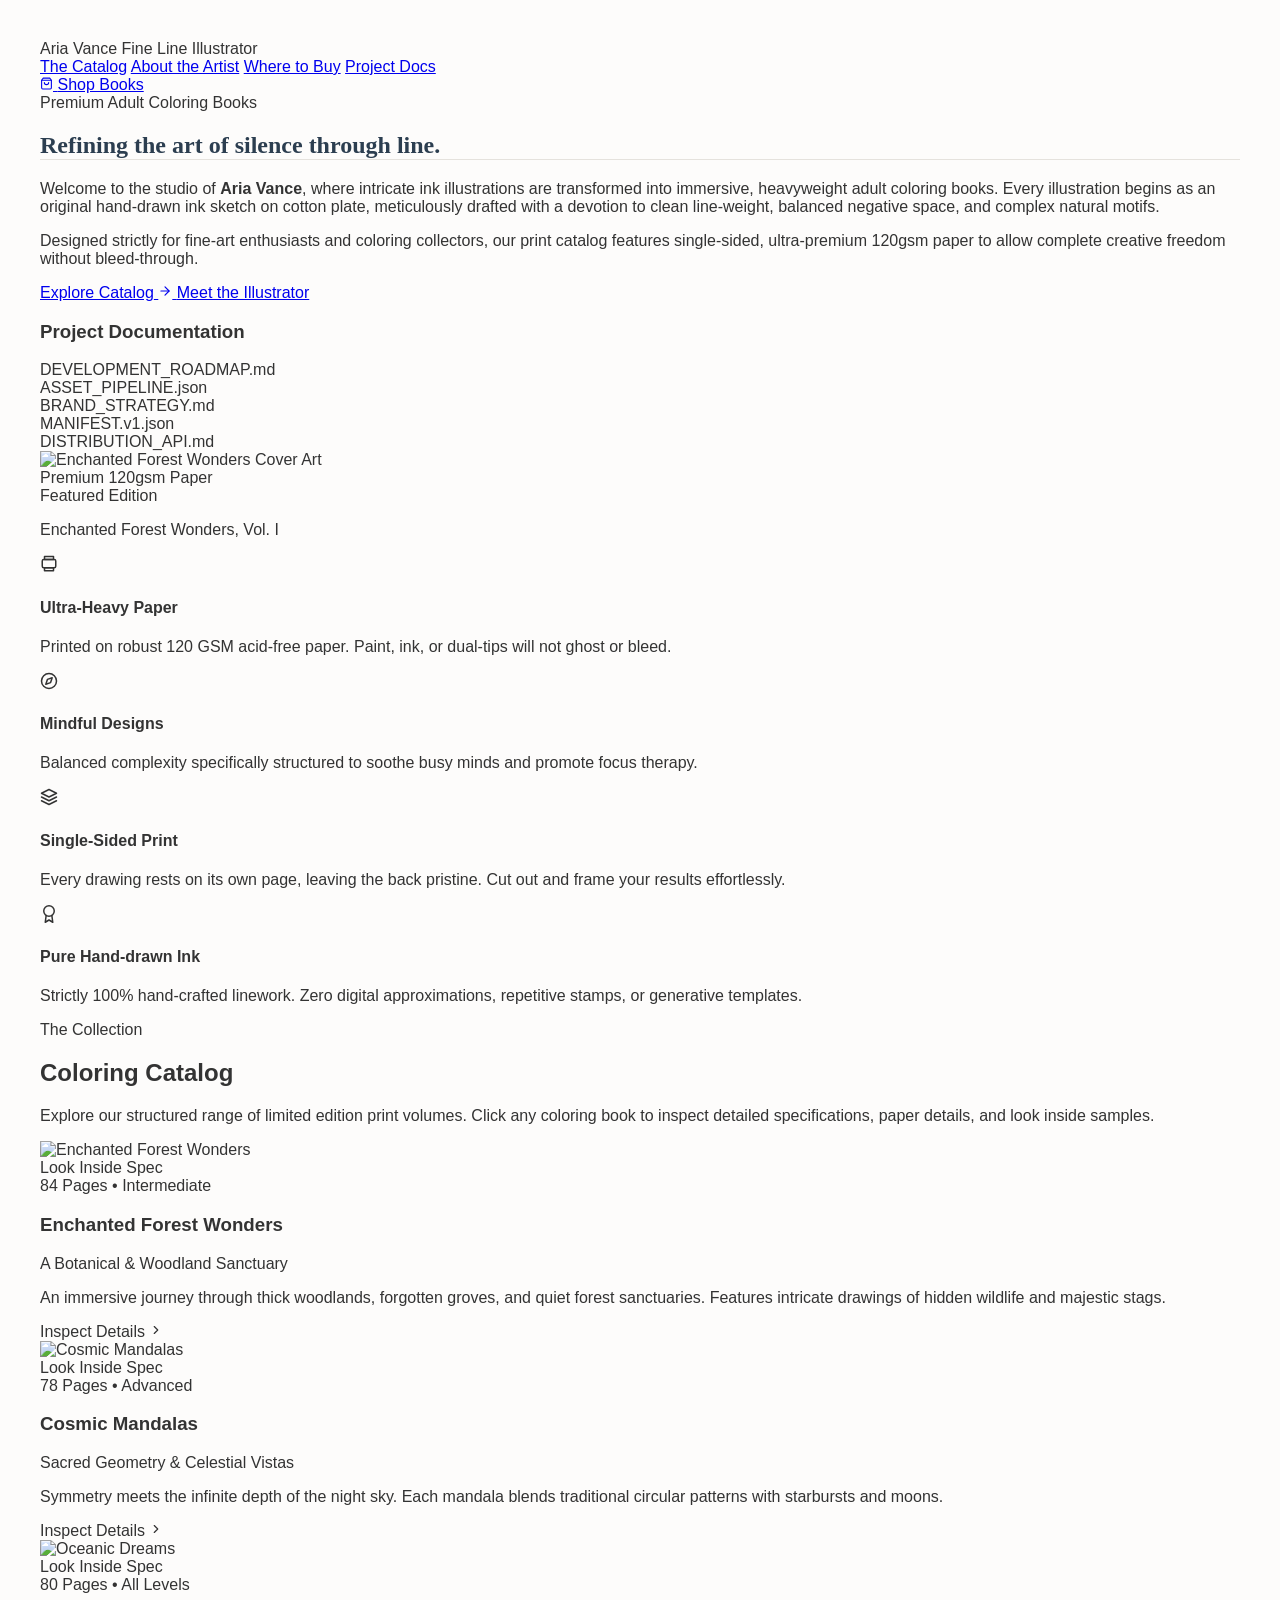
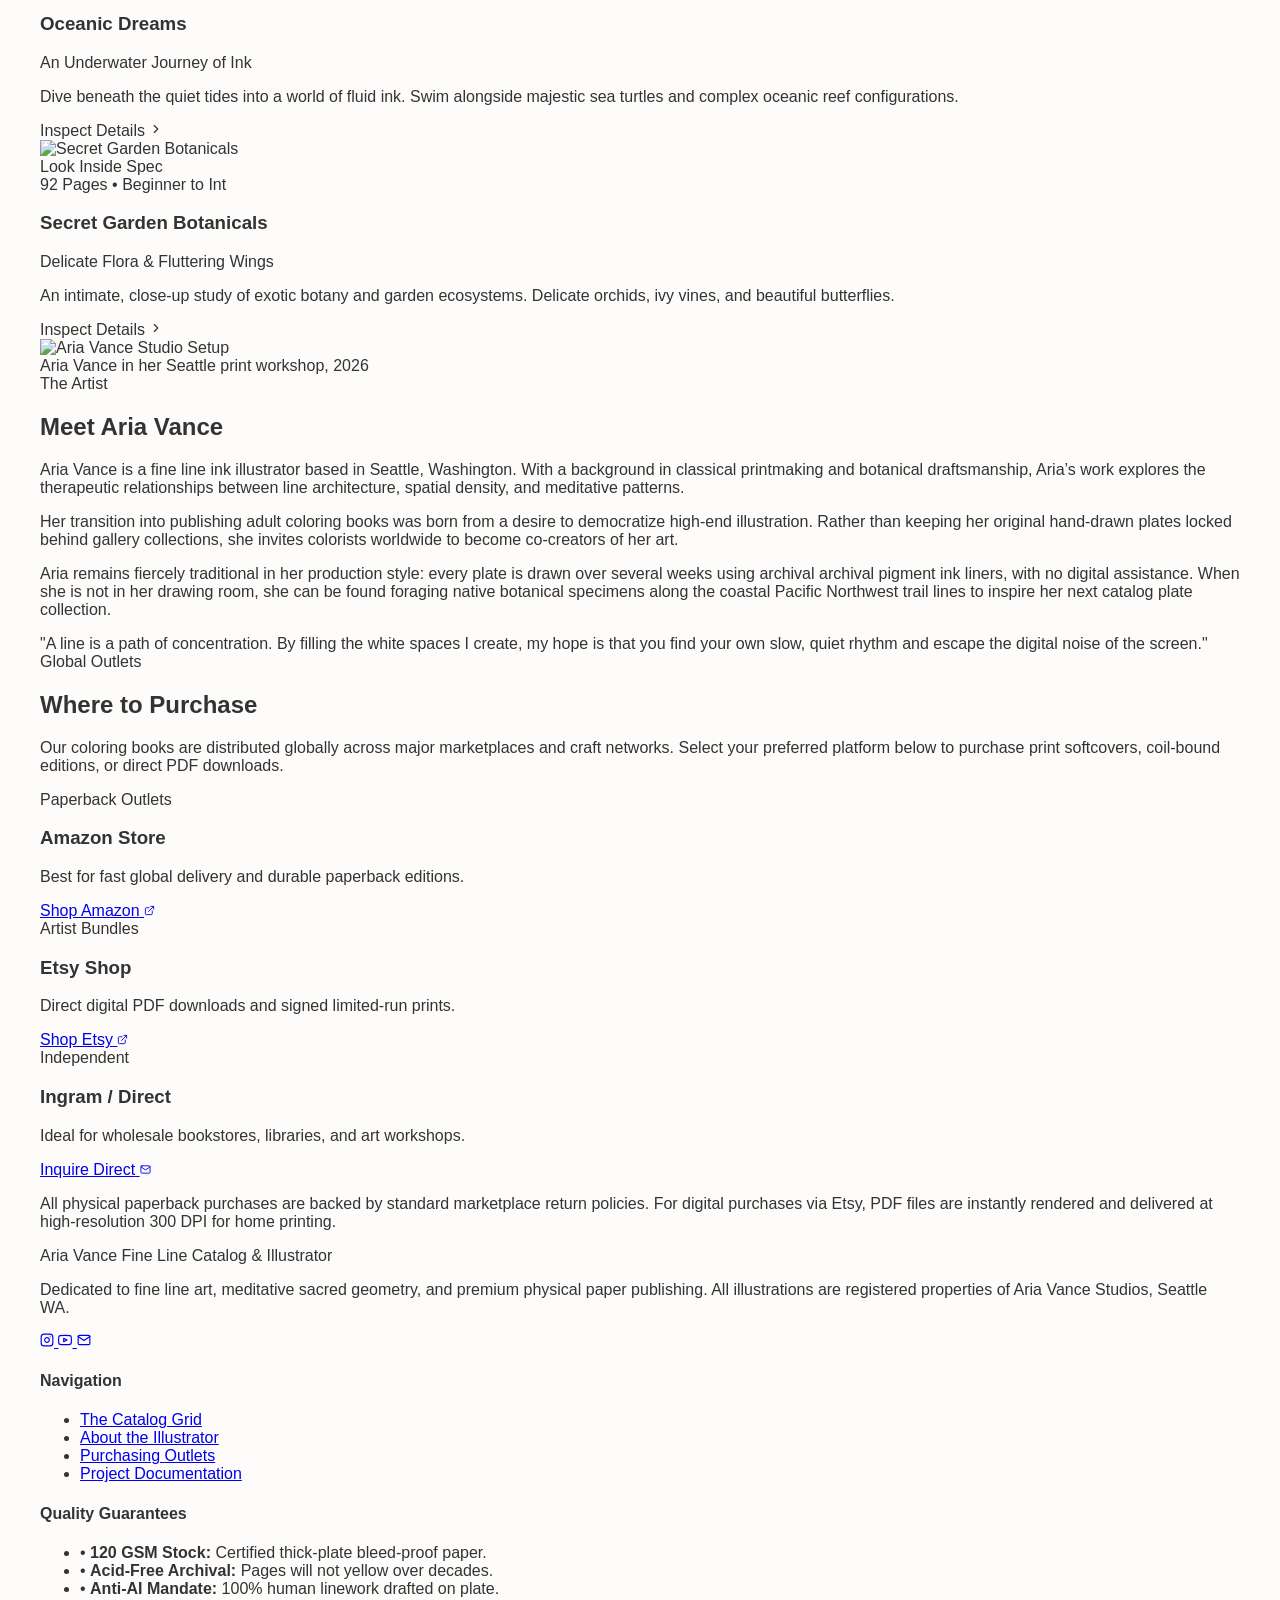
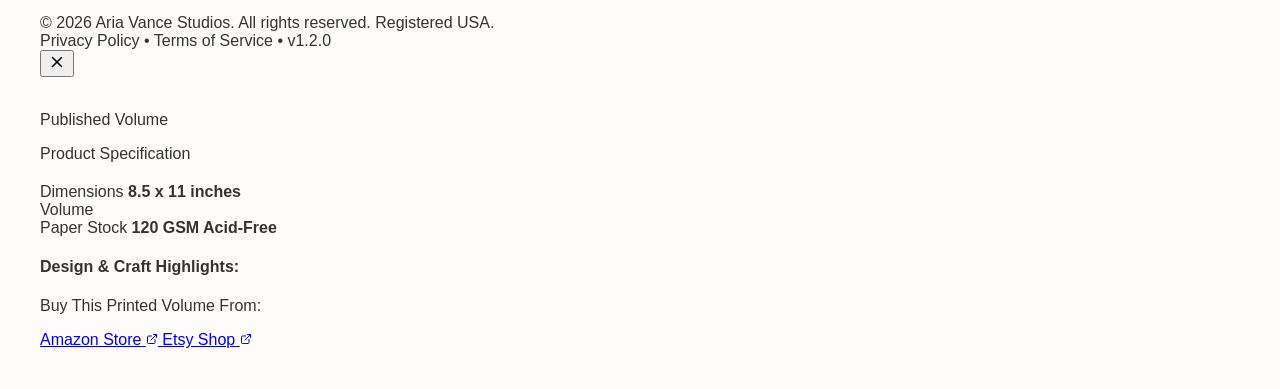
==== commit 3d7963a1: "Add stylesheet link to index.html" ====
--- a/index.html
+++ b/index.html
@@ -9,7 +9,7 @@
   <link rel="preconnect" href="https://fonts.googleapis.com">
   <link rel="preconnect" href="https://fonts.gstatic.com" crossorigin>
   <link href="https://fonts.googleapis.com/css2?family=Cormorant+Garamond:ital,wght@0,300;0,400;0,500;0,600;1,300;1,400&family=Inter:wght@300;400;500;600&display=swap" rel="stylesheet">
-  
+  <link rel="stylesheet" href="style.css">
   <!-- Tailwind CSS CDN -->
   <script src="https://cdn.tailwindcss.com"></script>
   <script>
--- a/style.css
+++ b/style.css
@@ -0,0 +1,19 @@
+body {
+    background-color: #FDFCFB;
+    color: #333;
+    font-family: 'Inter', sans-serif;
+    margin: 40px;
+}
+
+h1 {
+    font-family: 'Cormorant Garamond', serif;
+    color: #2c3e50;
+    border-bottom: 1px solid #E5E2DD;
+}
+
+.content-panel {
+    background-color: #F8F6F3;
+    border: 1px dashed #D1CCC5;
+    padding: 20px;
+    margin-top: 20px;
+}
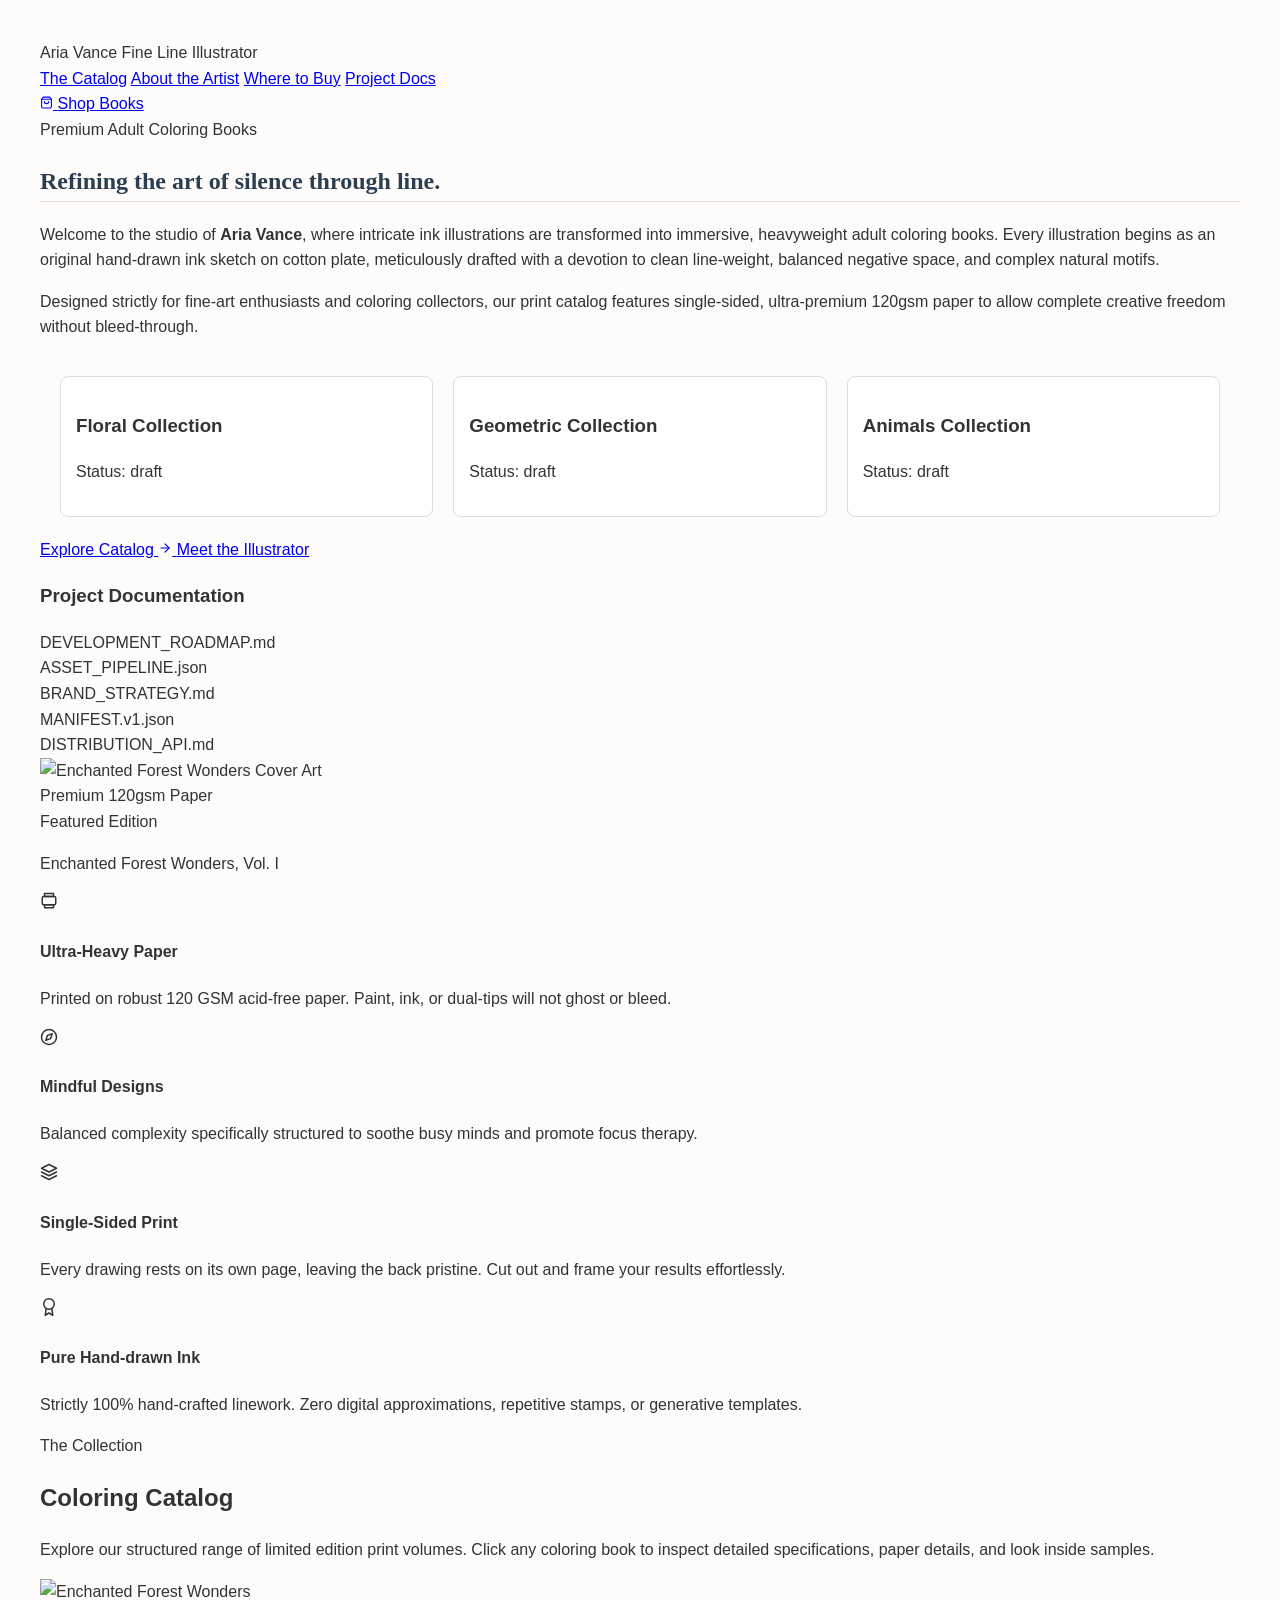
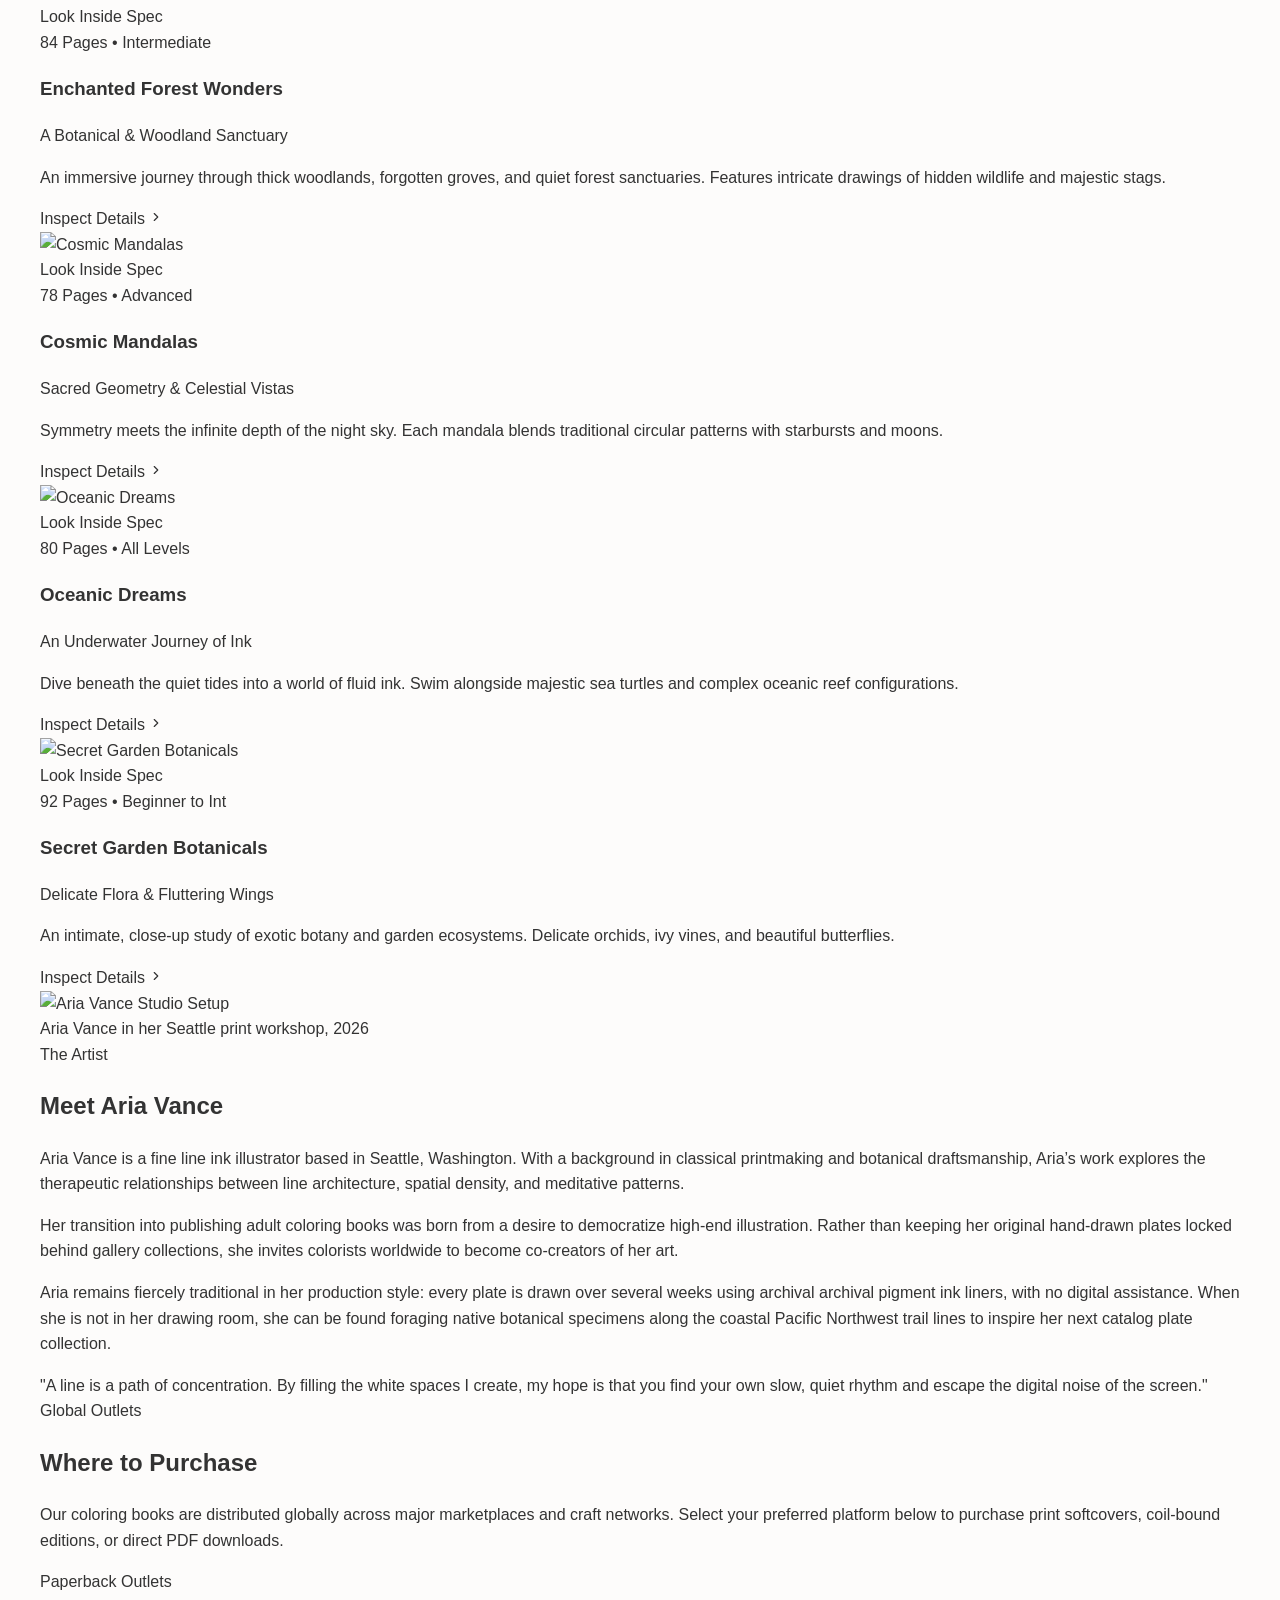
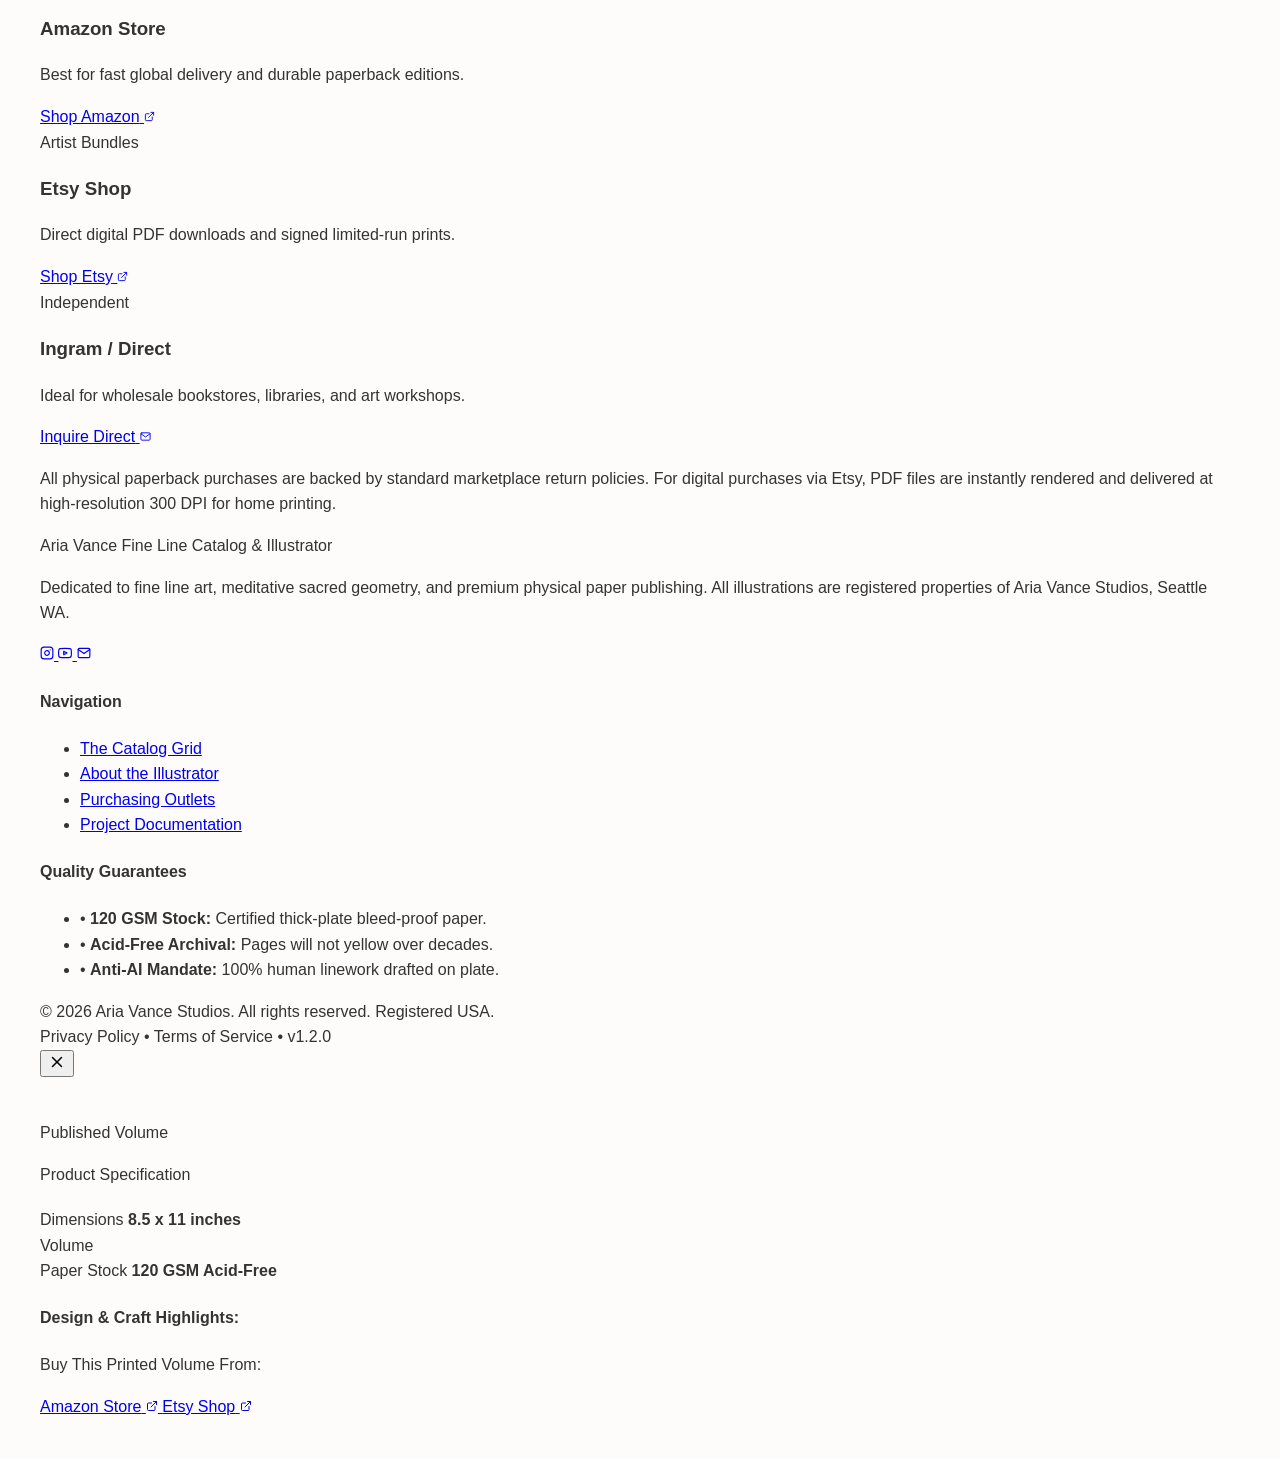
==== commit 7005a956: "Update collections container in index.html" ====
--- a/index.html
+++ b/index.html
@@ -99,7 +99,7 @@
               Designed strictly for fine-art enthusiasts and coloring collectors, our print catalog features 
               single-sided, ultra-premium 120gsm paper to allow complete creative freedom without bleed-through.
             </p>
-          </div>
+         <div id="collections-container" class="grid grid-cols-1 md:grid-cols-3 gap-6 p-10"></div>
 
           <div class="flex flex-col sm:flex-row gap-4 pt-4">
             <a href="#portfolio" class="bg-[#1C1C1C] hover:bg-[#4A4744] text-white font-semibold text-xs tracking-widest uppercase py-4 px-8 border border-[#1C1C1C] rounded-none flex items-center justify-center gap-2 transition-all duration-300 text-center">
@@ -801,5 +801,6 @@
       }
     });
   </script>
+  <script src="script.js"></script>
 </body>
 </html>
--- a/style.css
+++ b/style.css
@@ -1,3 +1,11 @@
+body {
+    font-family: 'Arial', sans-serif;
+    line-height: 1.6;
+    margin: 0;
+    padding: 0;
+    background-color: #ffffff;
+}
+
 body {
     background-color: #FDFCFB;
     color: #333;
@@ -17,3 +25,47 @@
     padding: 20px;
     margin-top: 20px;
 }
+#collections-container {
+    display: grid;
+    grid-template-columns: repeat(auto-fit, minmax(200px, 1fr));
+    gap: 20px;
+    padding: 20px;
+}
+
+#collections-container > div {
+    border: 1px solid #ddd;
+    padding: 15px;
+    border-radius: 8px;
+    background-color: #fff;
+}
+
+.collection-card {
+    border: 1px solid #e0e0e0;
+    padding: 20px;
+    border-radius: 12px;
+    background: #f9f9f9;
+    transition: transform 0.2s ease;
+}
+
+.collection-card:hover {
+    transform: translateY(-5px);
+    box-shadow: 0 4px 10px rgba(0,0,0,0.1);
+}
+
+.collection-card h3 {
+    margin-top: 0;
+    color: #333;
+}
+
+.collection-card small {
+    display: block;
+    margin-top: 10px;
+    font-weight: bold;
+    color: #666;
+}
+
+@media (max-width: 600px) {
+    #collections-container {
+        grid-template-columns: 1fr;
+    }
+}
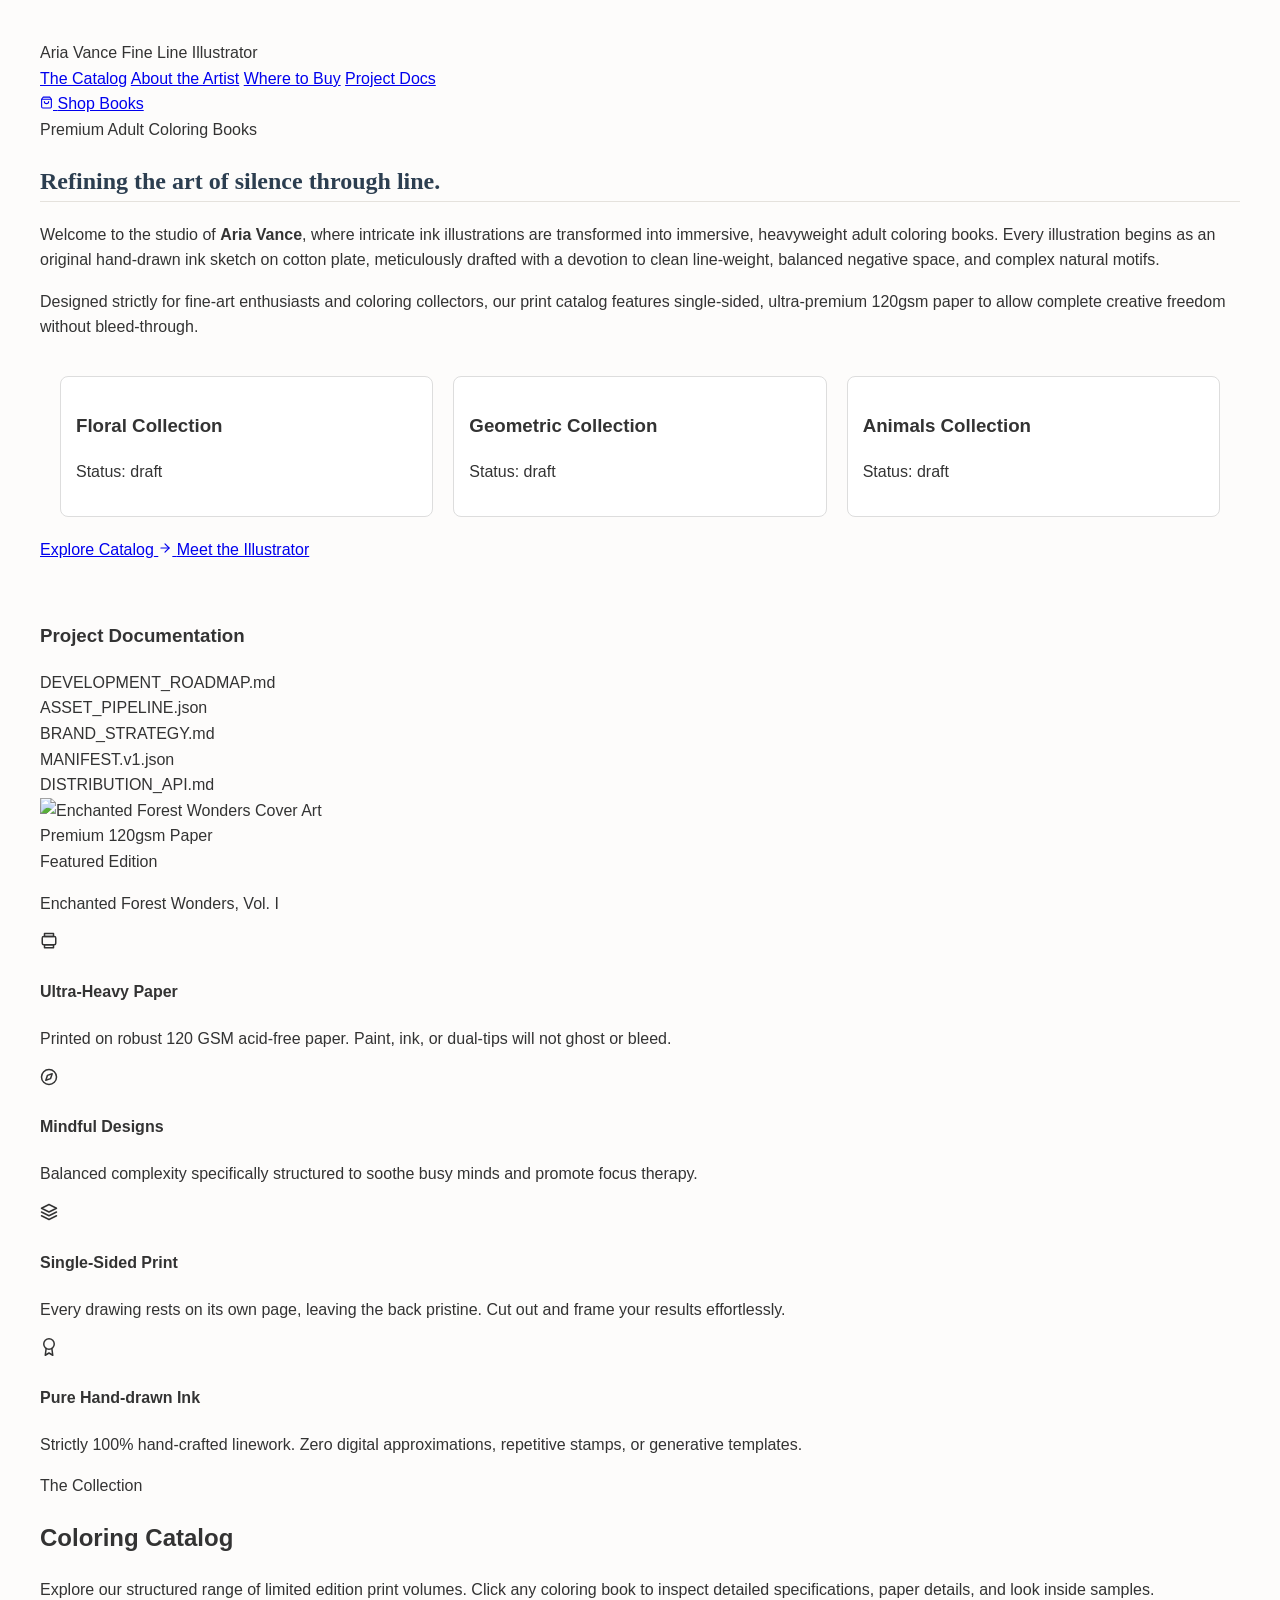
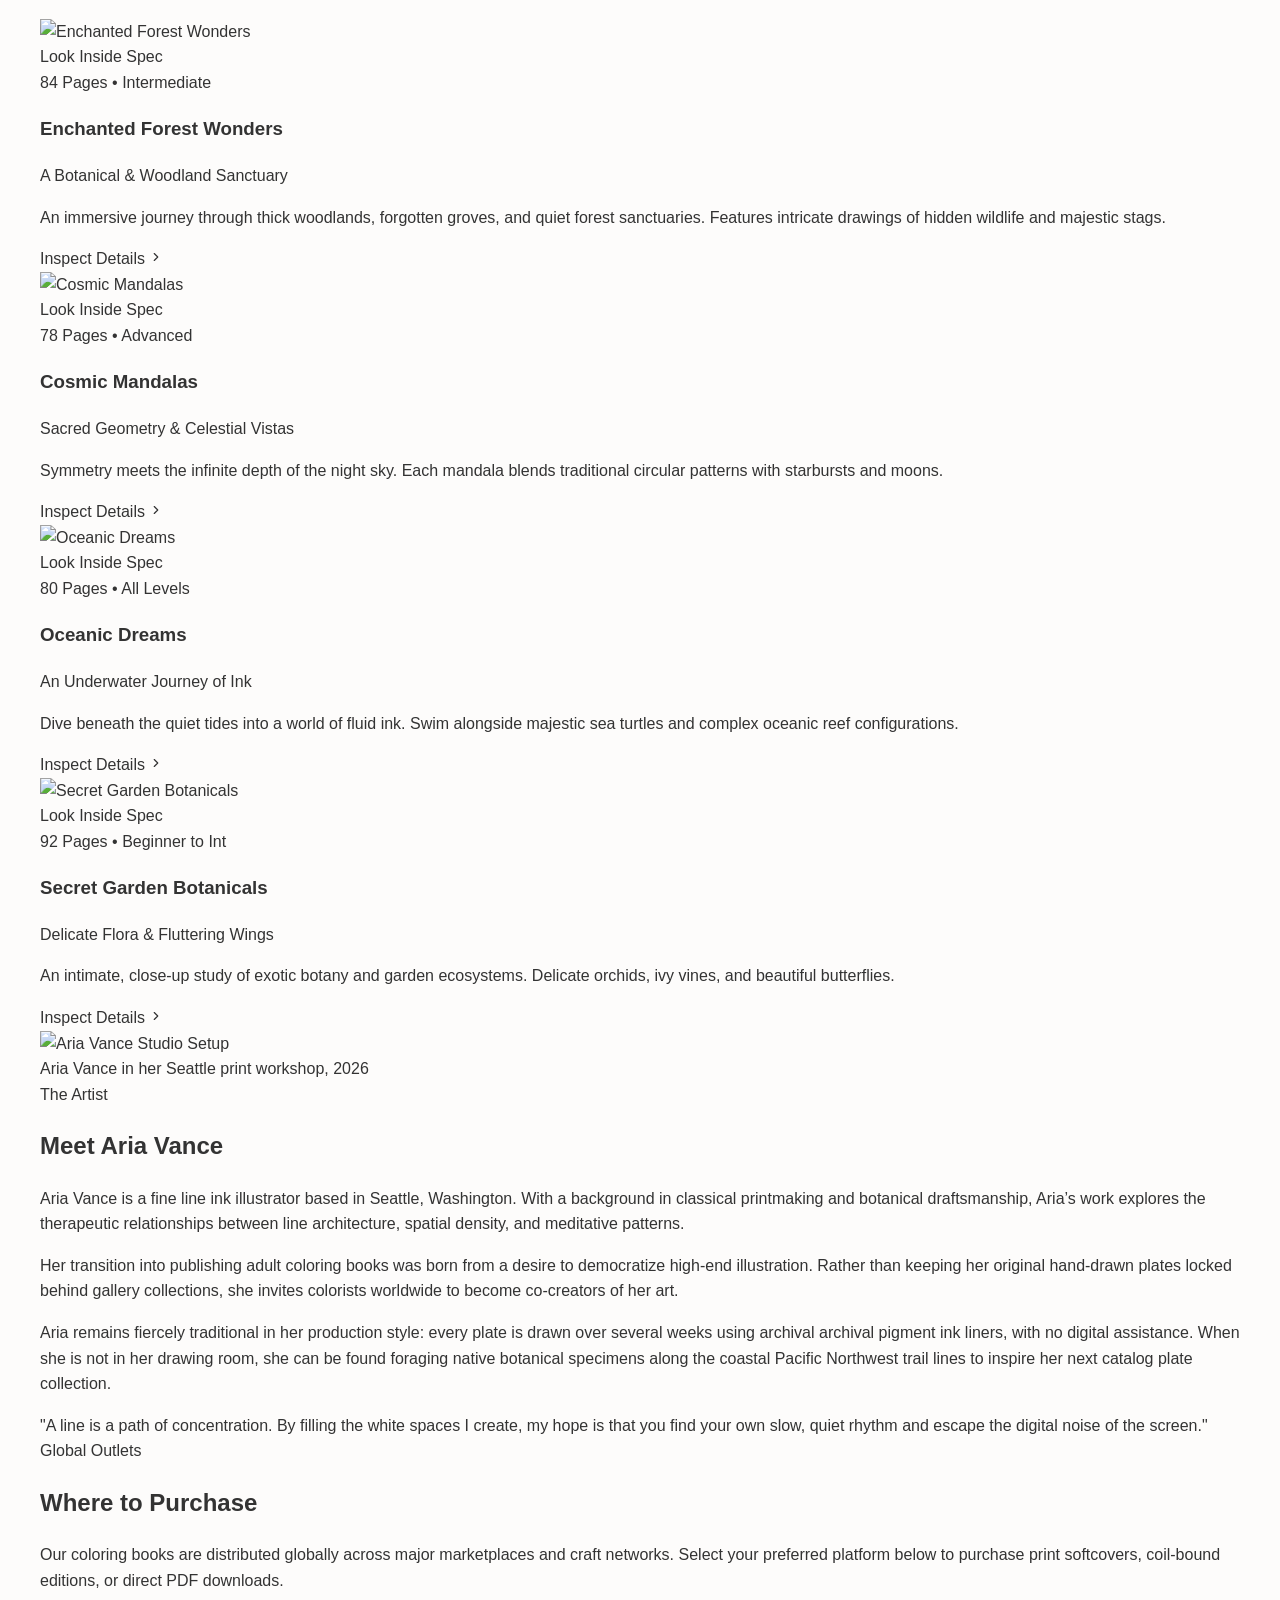
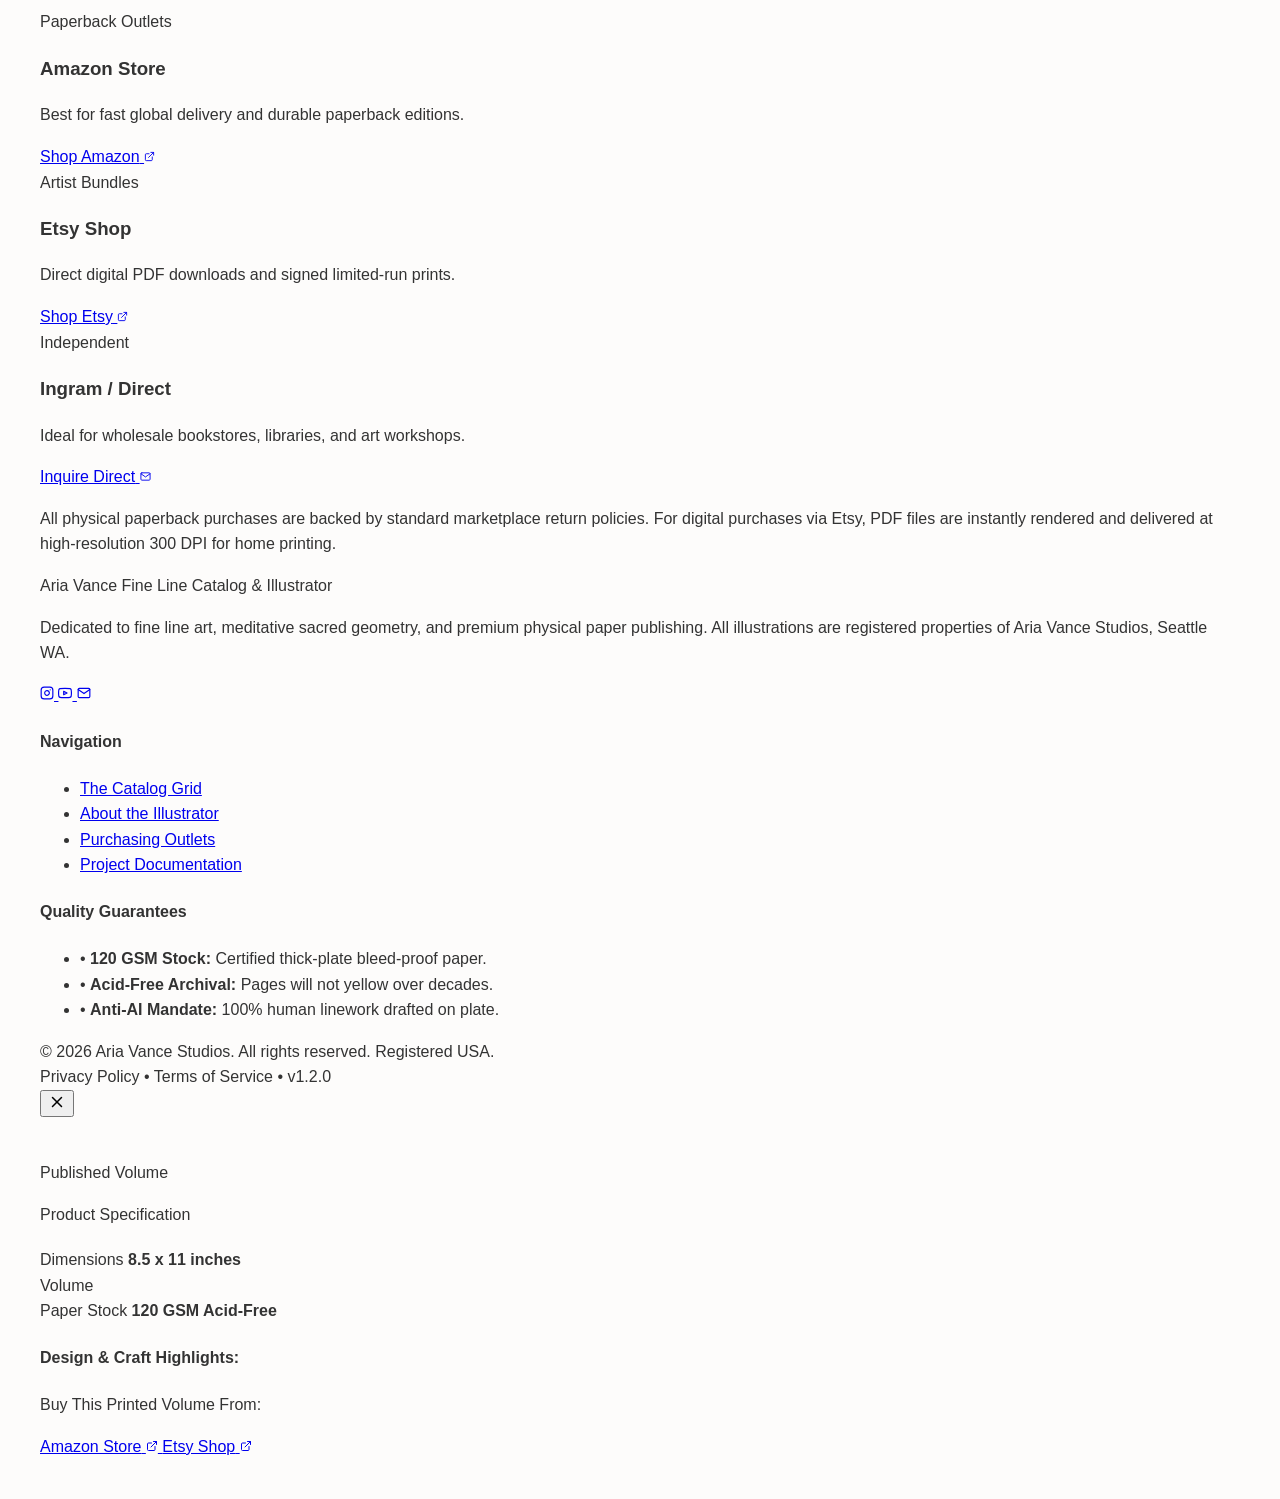
==== commit d7e3497c: "Add collections container to index.htmlfeat: insert collections container grid" ====
--- a/index.html
+++ b/index.html
@@ -110,7 +110,8 @@
               Meet the Illustrator
             </a>
           </div>
-
+<!-- Collections Grid -->
+<div id="collections-container" class="grid grid-cols-1 md:grid-cols-3 gap-6 pt-10 pb-20"></div>
           <!-- Suggested Repositories / Files for Serious Lifecycle Look -->
           <div id="documentation" class="pt-8 border-t border-[#E5E2DD] space-y-4">
             <h3 class="text-xs uppercase tracking-[0.2em] text-[#9D9891] font-bold">Project Documentation</h3>
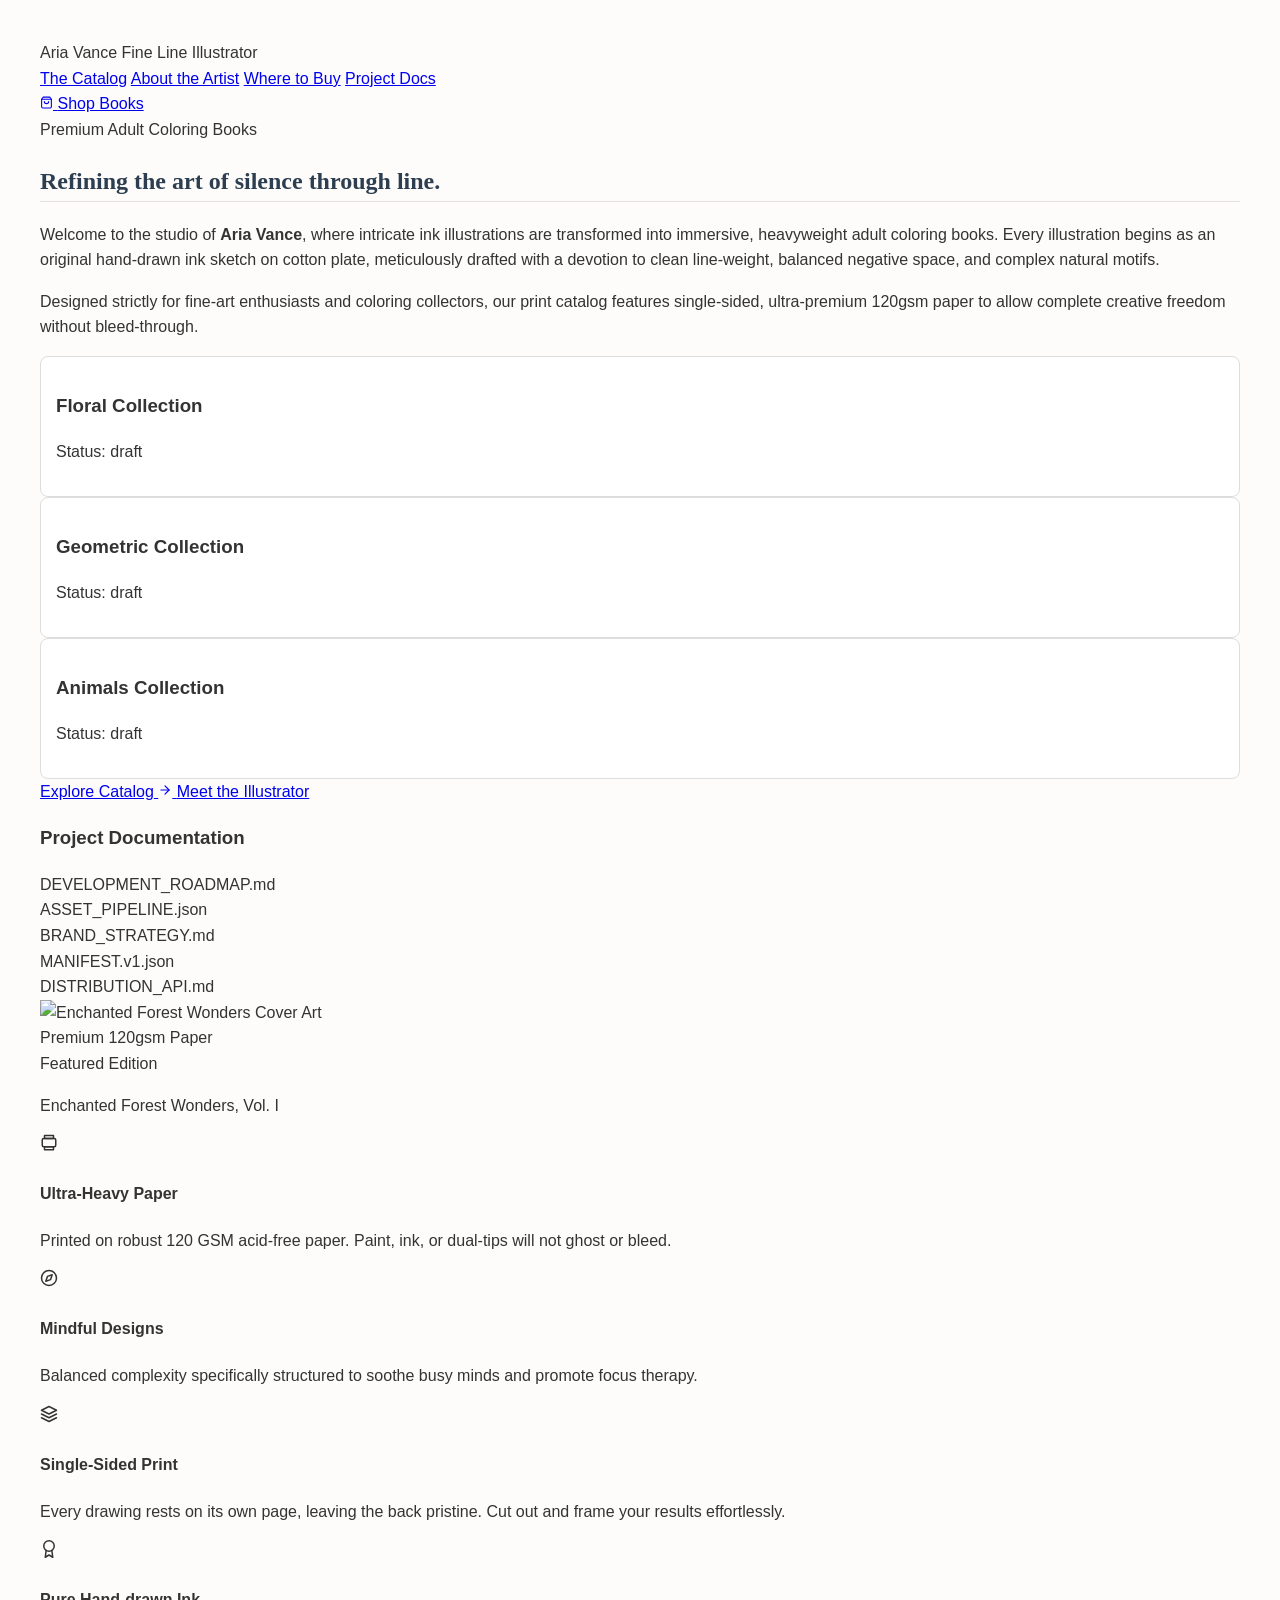
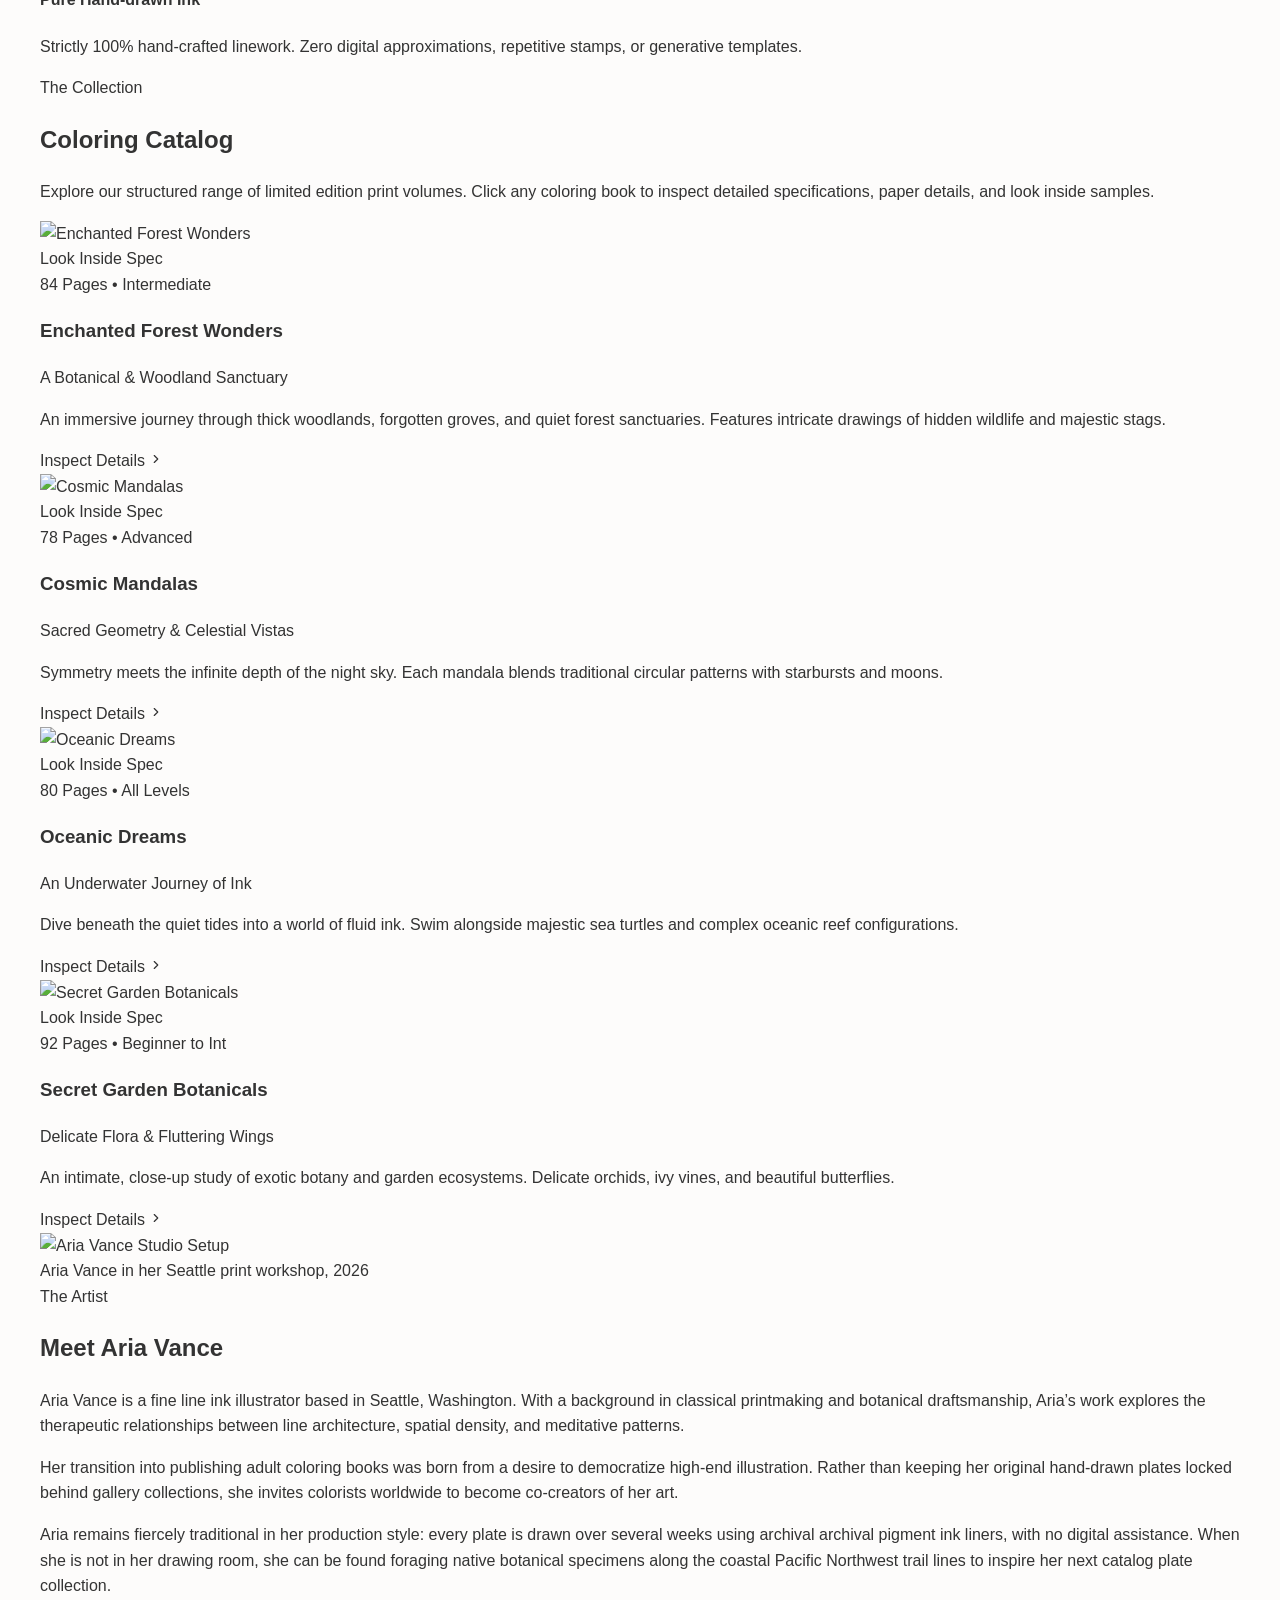
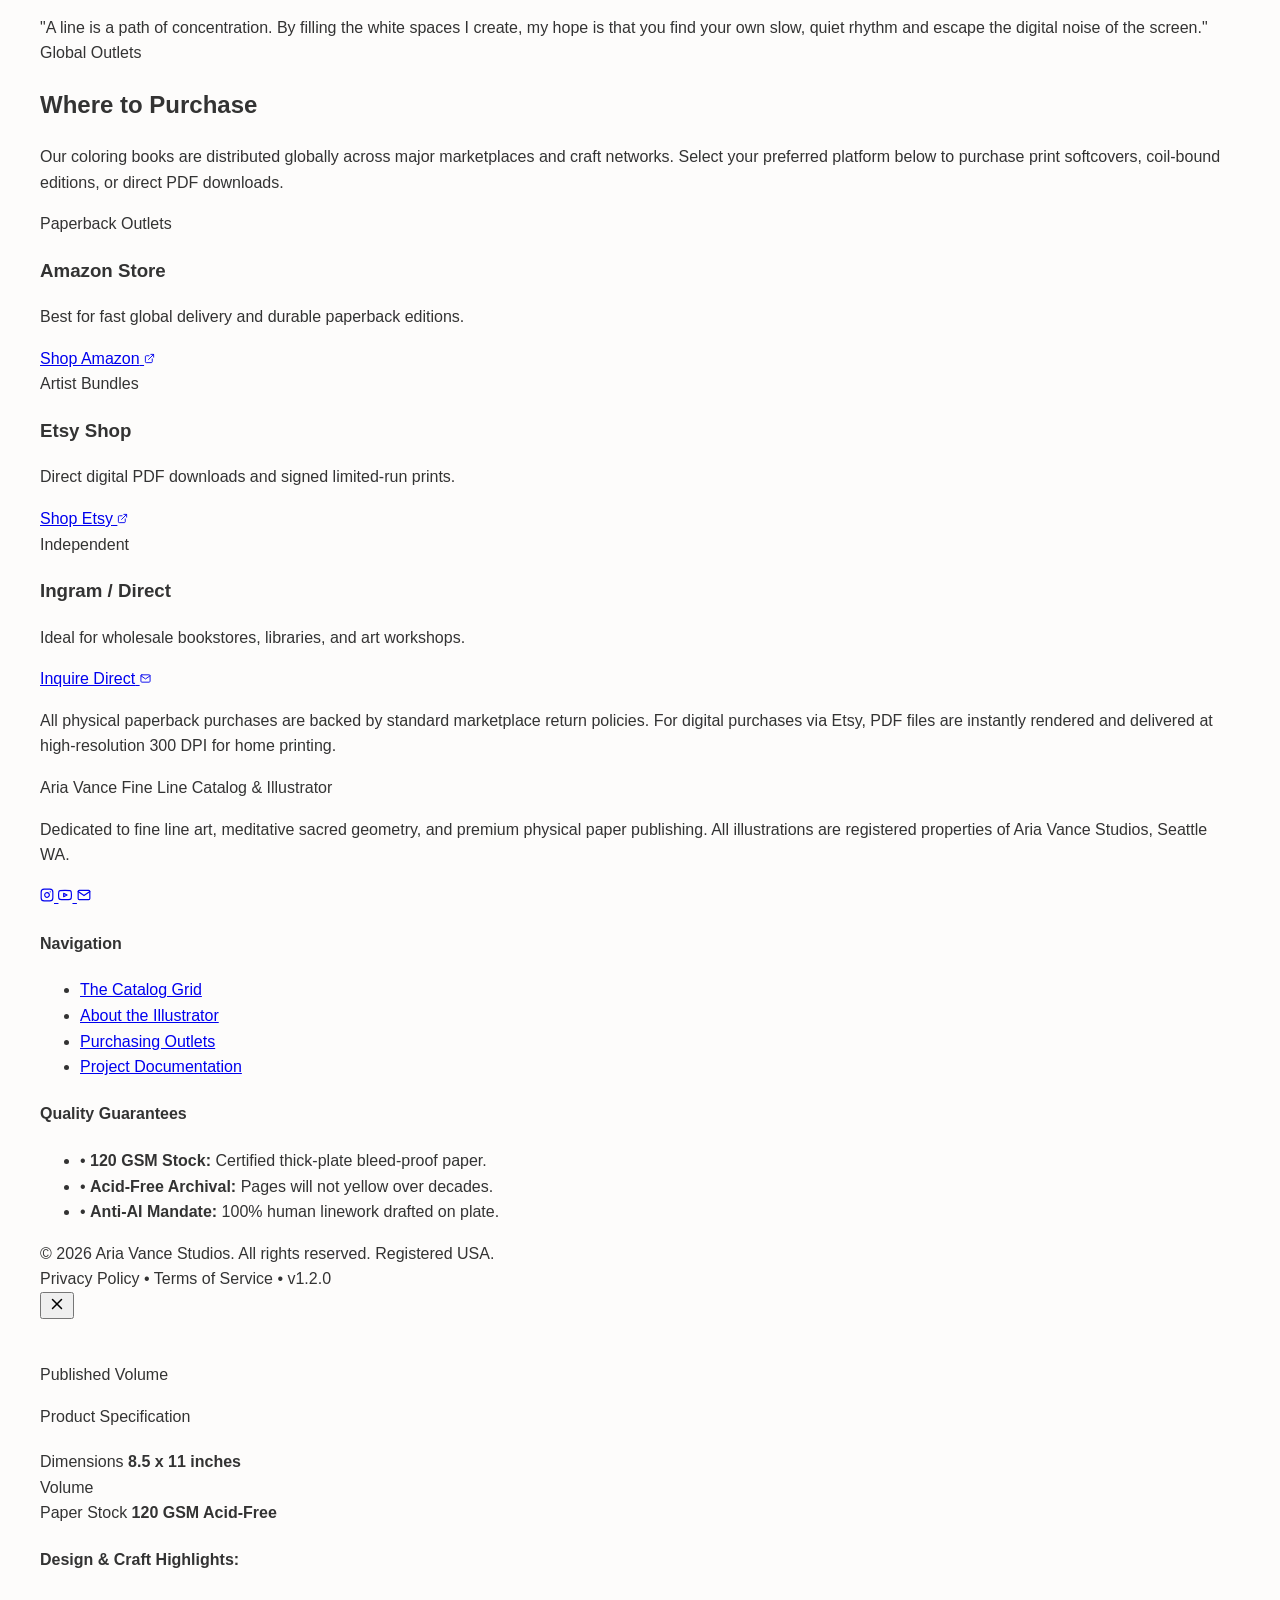
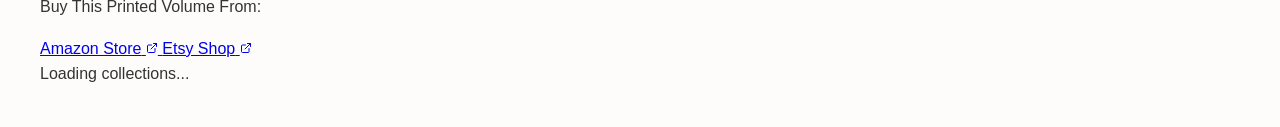
==== commit 37862df7: "feat: add loading state element to index.html" ====
--- a/index.html
+++ b/index.html
@@ -805,3 +805,4 @@
   <script src="script.js"></script>
 </body>
 </html>
+<div id="loader" class="text-center py-10 text-gray-500">Loading collections...</div>
--- a/style.css
+++ b/style.css
@@ -25,6 +25,10 @@
     padding: 20px;
     margin-top: 20px;
 }
+<div class="filter-controls text-center my-6">
+    <button onclick="filterCollections('all')" class="filter-btn">All</button>
+    <button onclick="filterCollections('draft')" class="filter-btn">Drafts</button>
+</div>
 #collections-container {
     display: grid;
     grid-template-columns: repeat(auto-fit, minmax(200px, 1fr));
@@ -69,3 +73,83 @@
         grid-template-columns: 1fr;
     }
 }
+
+.card-image-placeholder {
+    width: 100%;
+    height: 200px;
+    background: #e0e0e0;
+    display: flex;
+    align-items: center;
+    justify-content: center;
+    border-radius: 8px;
+    margin-bottom: 15px;
+    color: #888;
+    font-size: 0.9rem;
+}
+
+.card-image-placeholder {
+    transition: background-color 0.3s ease;
+}
+
+.collection-card:hover .card-image-placeholder {
+    background-color: #d0d0d0;
+}
+
+.status-badge {
+    background: #eee;
+    padding: 2px 8px;
+    border-radius: 4px;
+    font-size: 0.7rem;
+    text-transform: uppercase;
+    color: #555;
+}
+
+.card-meta {
+    display: flex;
+    justify-content: space-between;
+    margin-top: 10px;
+    color: #777;
+    font-size: 0.75rem;
+}
+
+.card-meta {
+    display: flex;
+    justify-content: space-between;
+    margin-top: 10px;
+    color: #777;
+    font-size: 0.75rem;
+}
+
+.filter-btn {
+    padding: 8px 16px;
+    margin: 0 5px;
+    background: #f0f0f0;
+    border: none;
+    border-radius: 20px;
+    cursor: pointer;
+    transition: background 0.2s;
+}
+
+.filter-btn:hover {
+    background: #e0e0e0;
+}
+
+@keyframes fadeIn {
+    from {
+        opacity: 0;
+        transform: translateY(10px);
+    }
+    to {
+        opacity: 1;
+        transform: translateY(0);
+    }
+}
+
+.collection-card {
+    animation: fadeIn 0.4s ease-out forwards;
+}
+
+.filter-btn.active {
+    background: #1c1c1c;
+    color: #ffffff;
+}
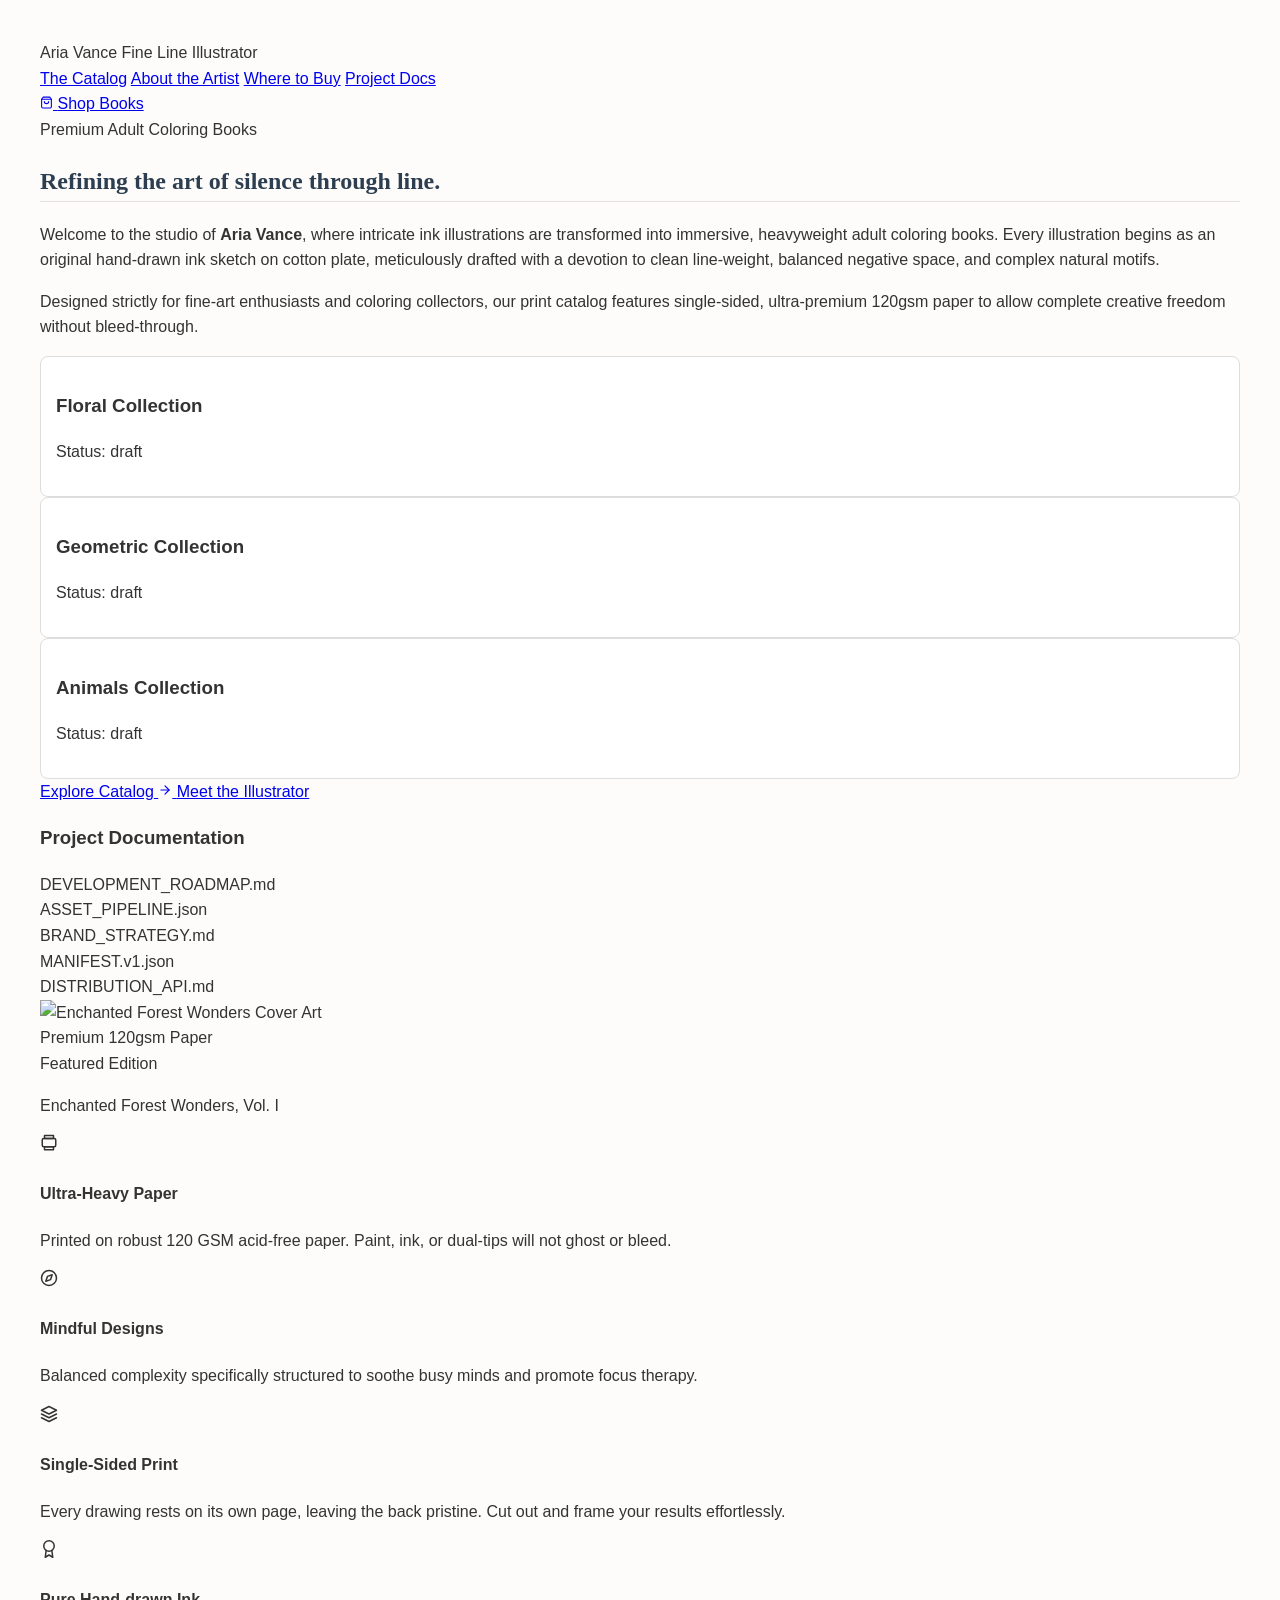
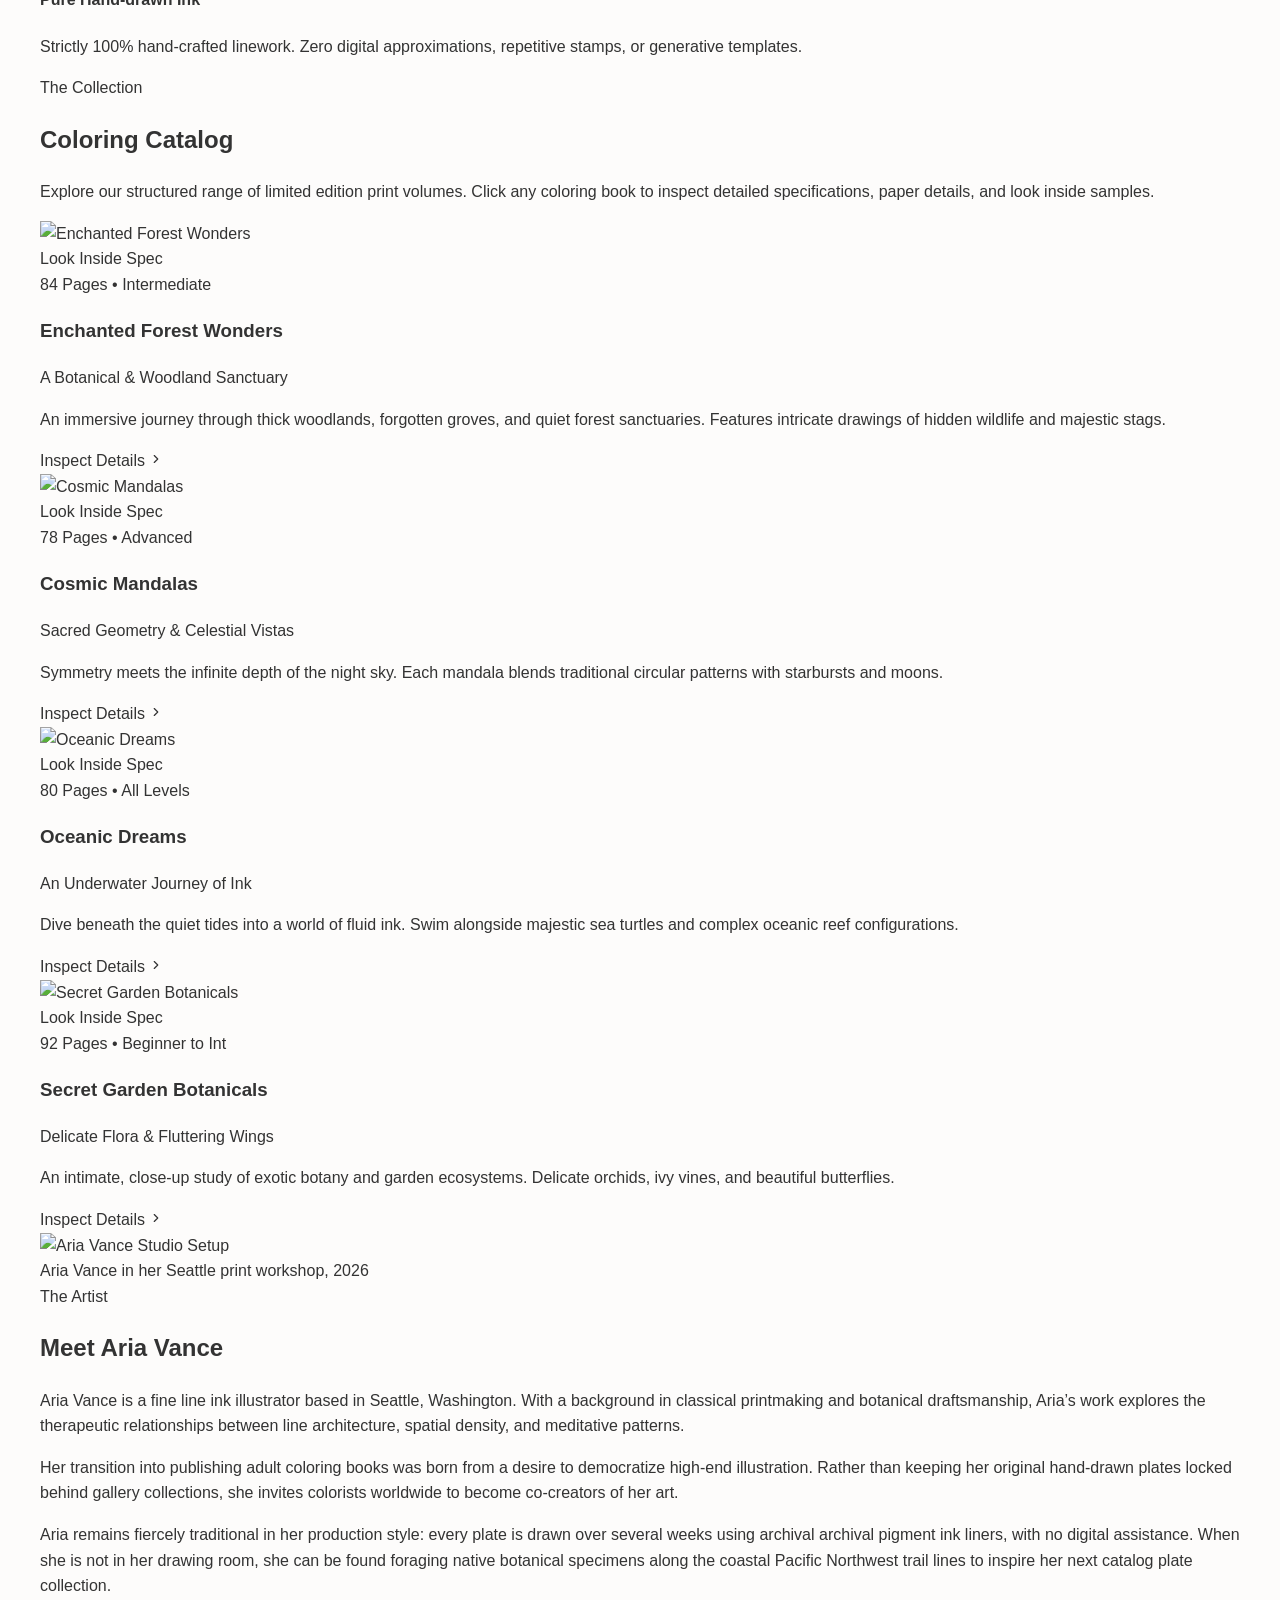
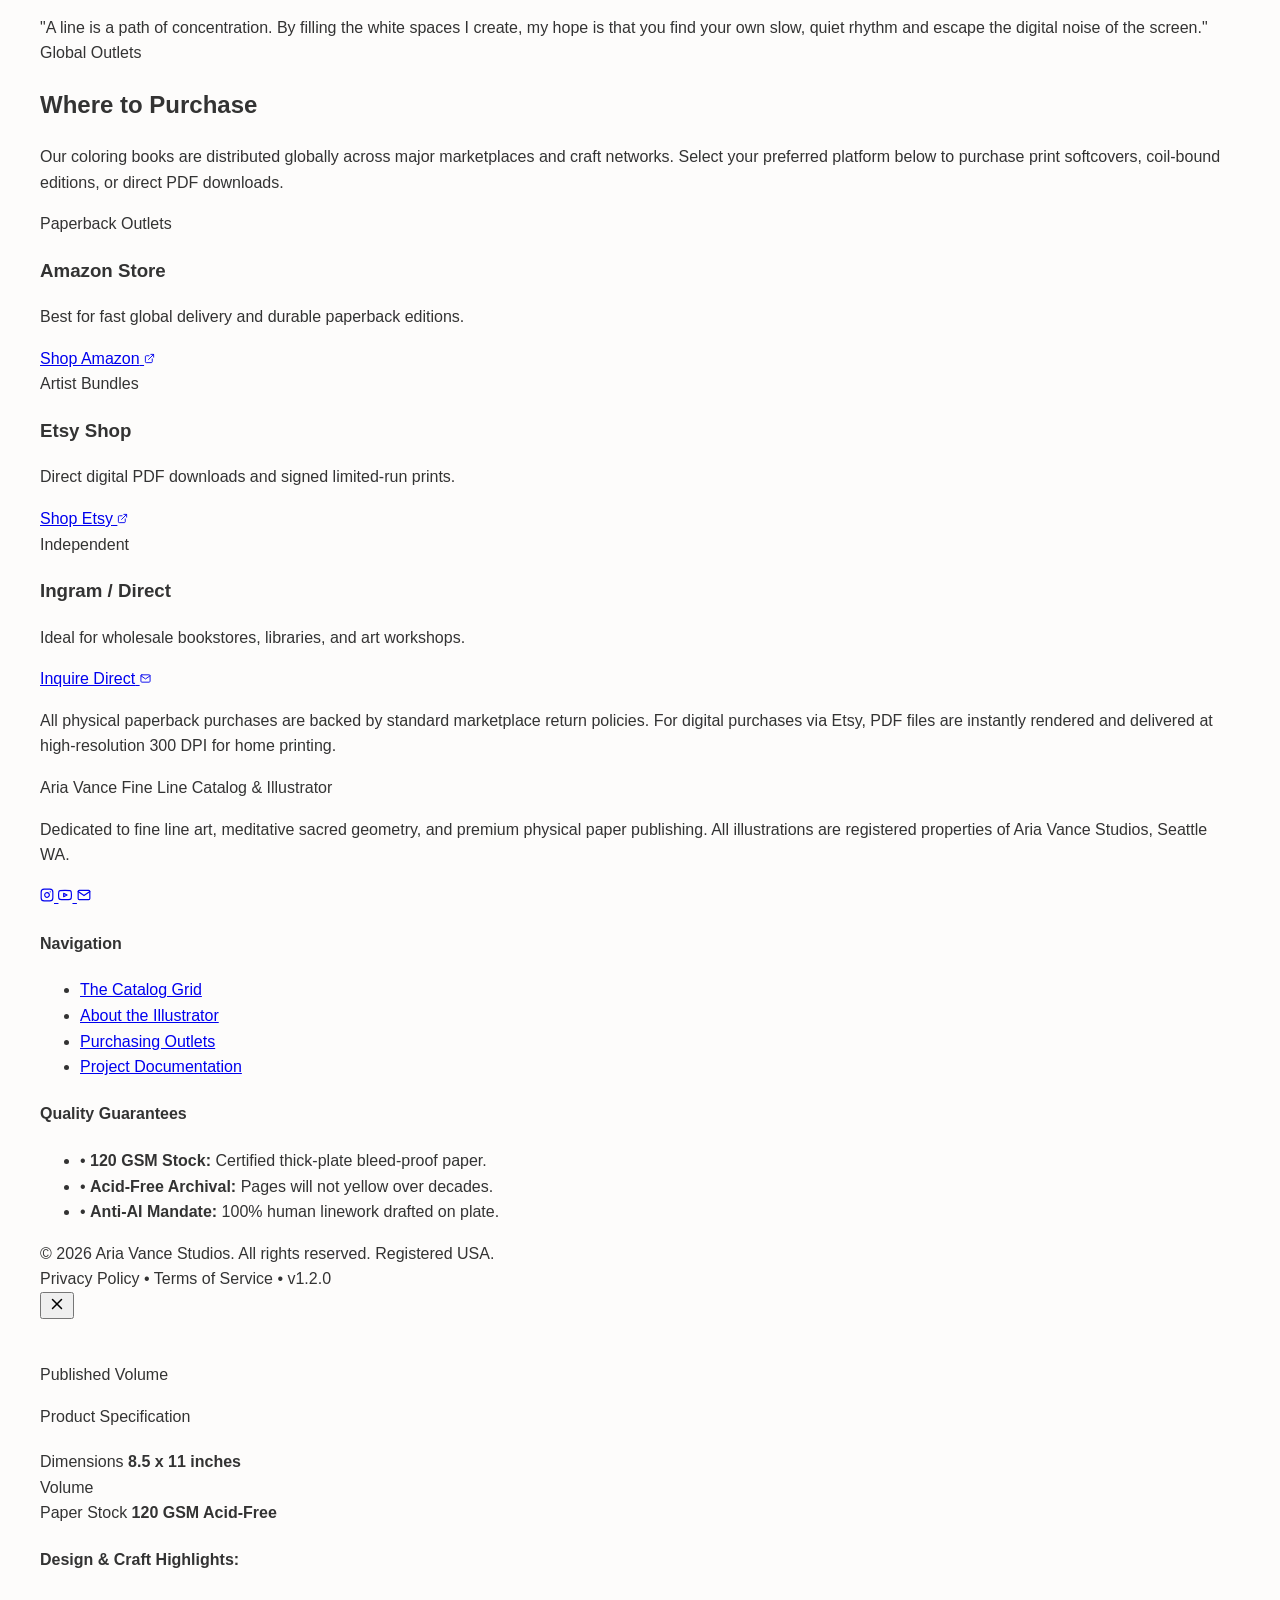
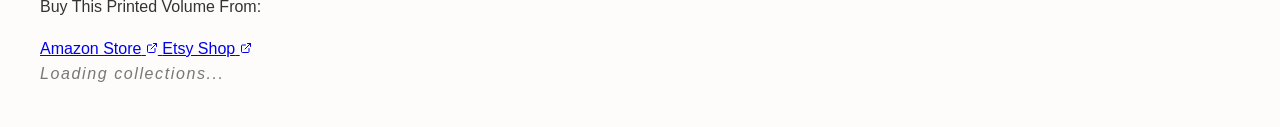
==== commit c655f41b: "feat: add counter element for collections" ====
--- a/index.html
+++ b/index.html
@@ -806,3 +806,5 @@
 </body>
 </html>
 <div id="loader" class="text-center py-10 text-gray-500">Loading collections...</div>
+
+<div id="counter" class="text-xs text-gray-400 text-center mb-4 uppercase tracking-widest"></div>
--- a/style.css
+++ b/style.css
@@ -153,3 +153,9 @@
     background: #1c1c1c;
     color: #ffffff;
 }
+
+#loader {
+    font-style: italic;
+    letter-spacing: 0.1em;
+    color: #777;
+}
